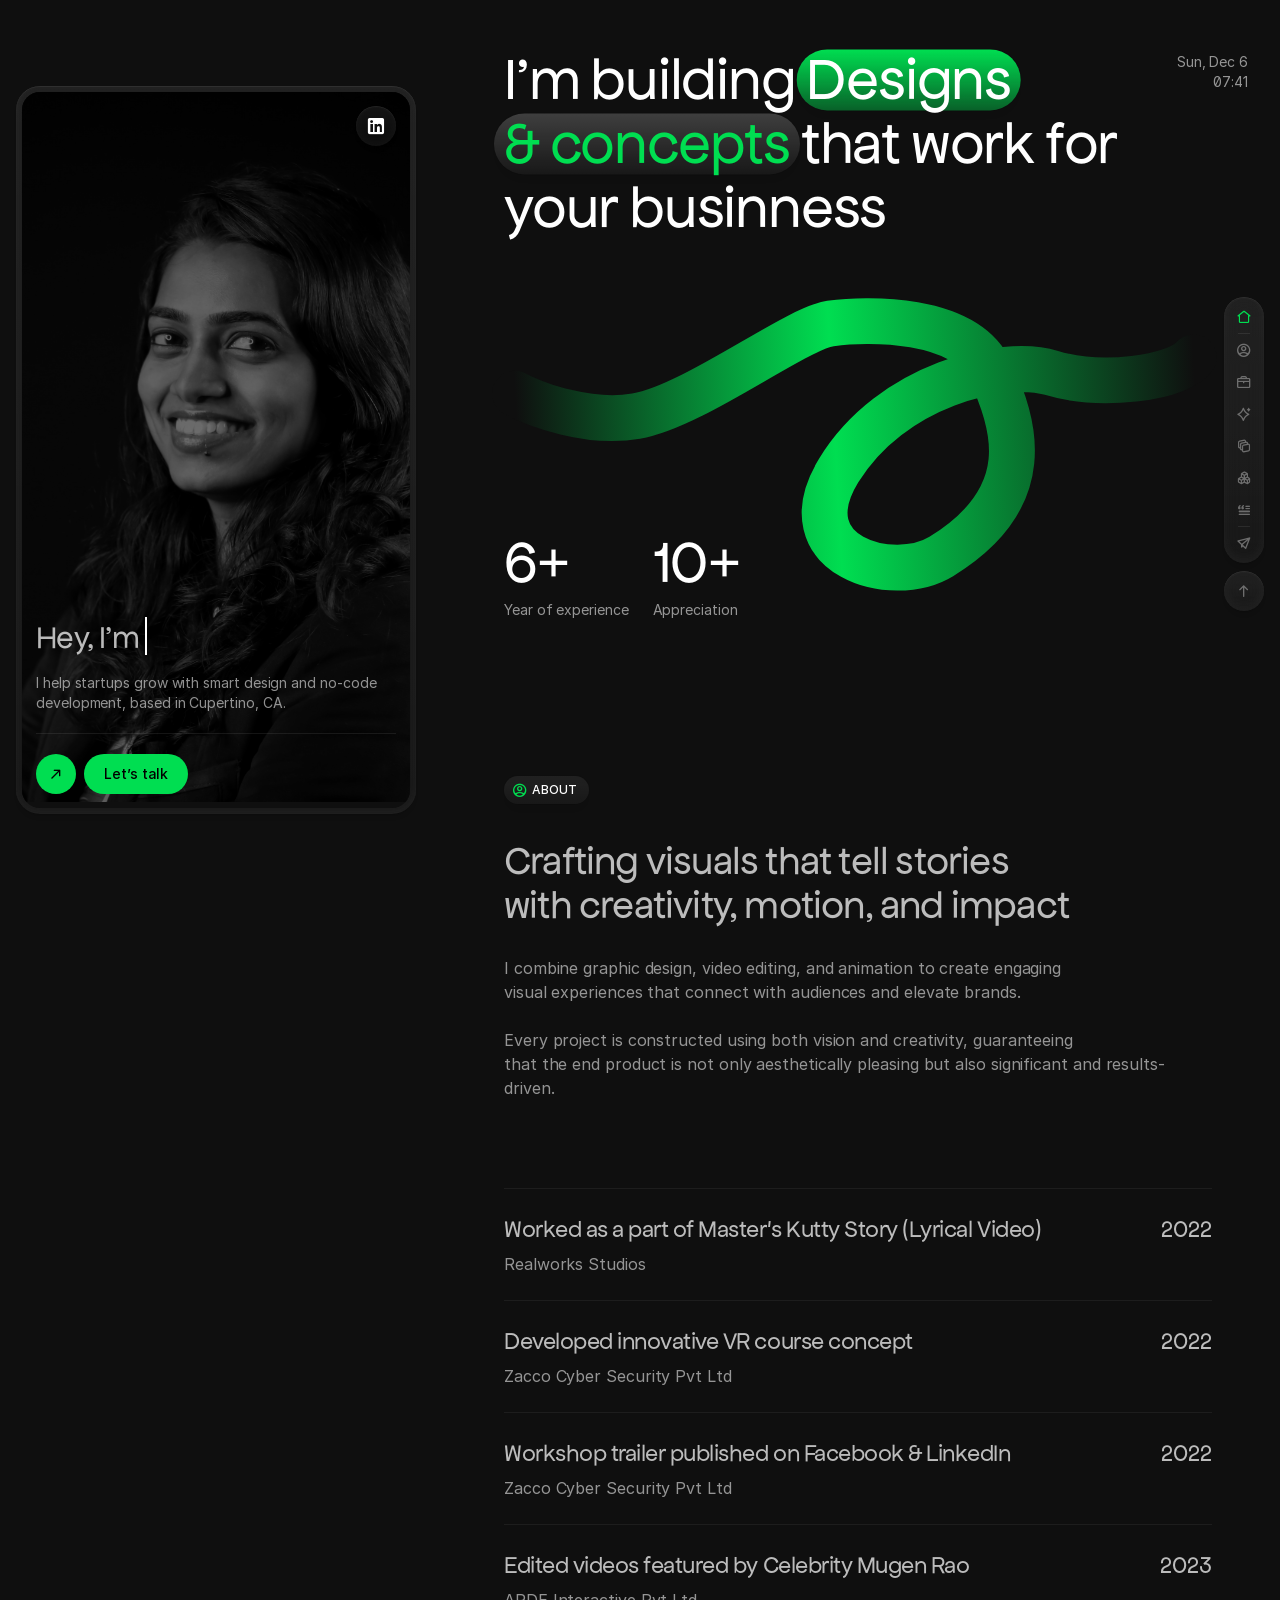
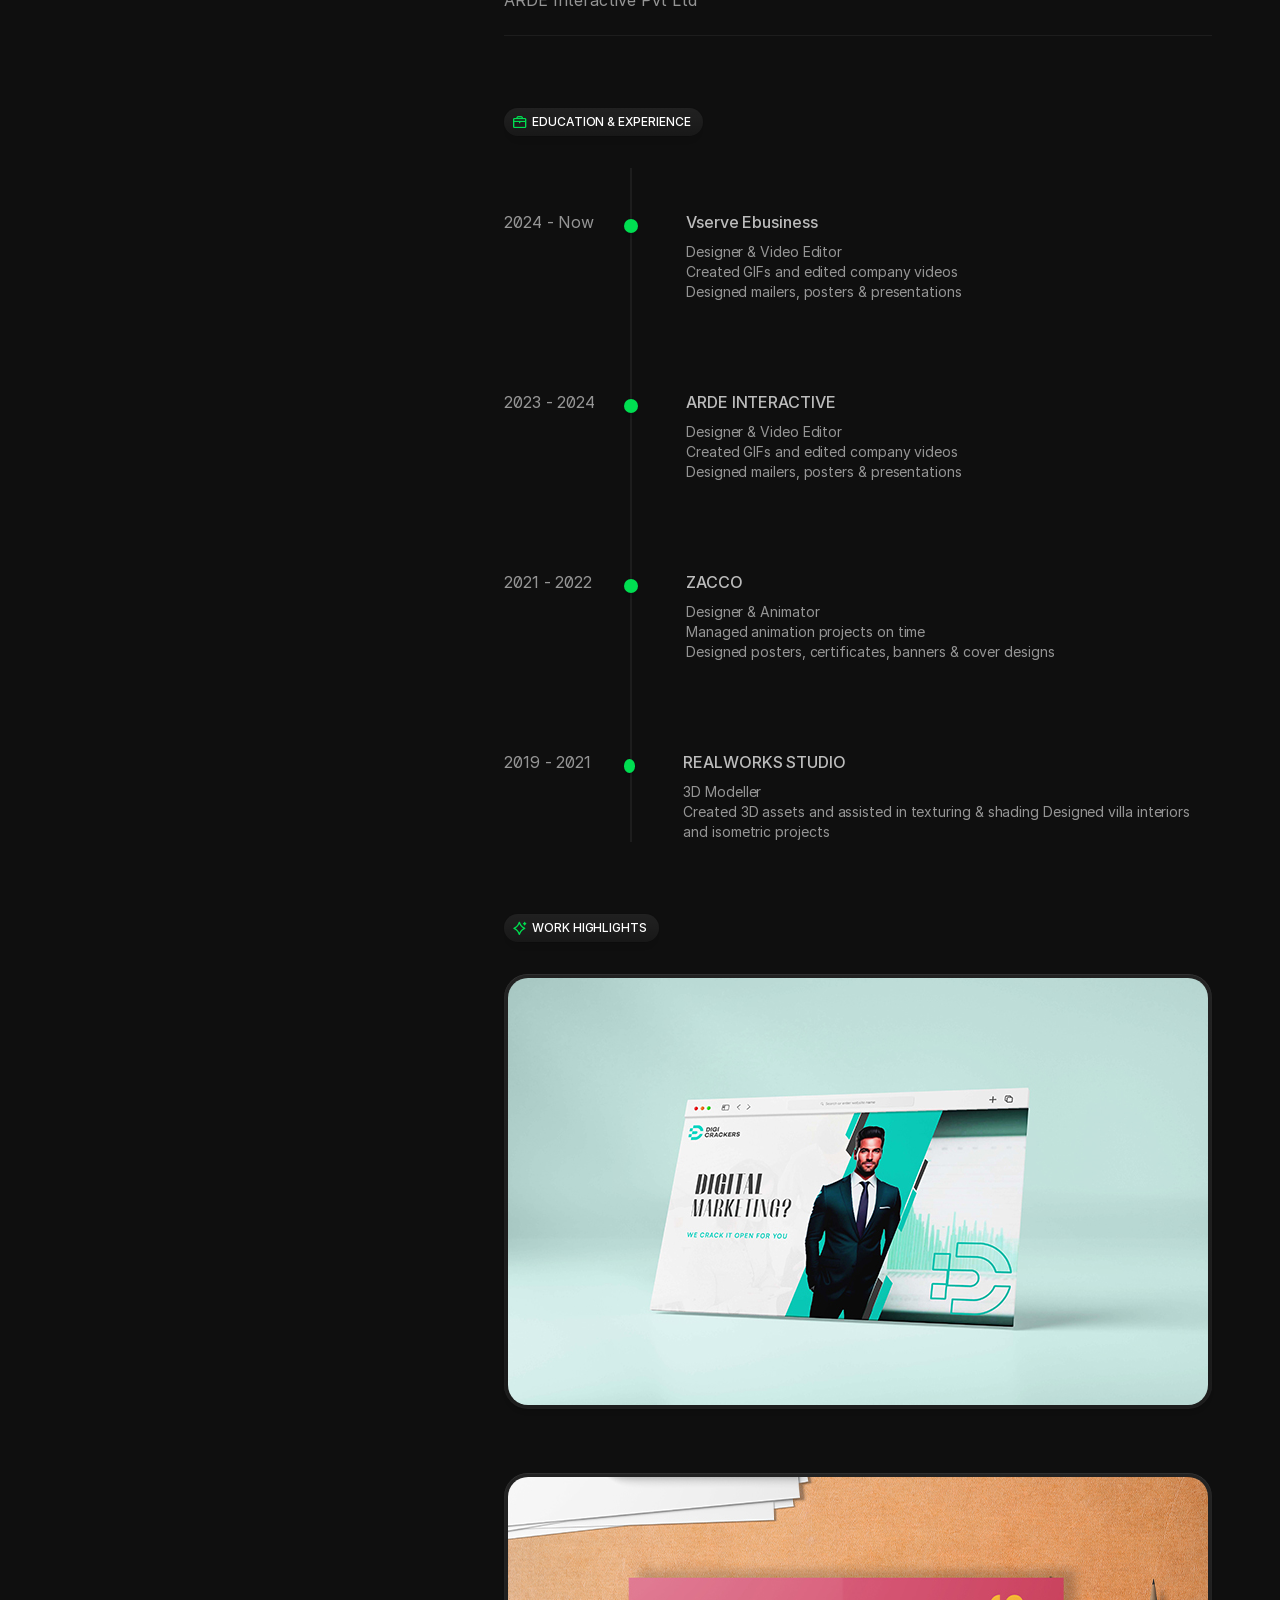
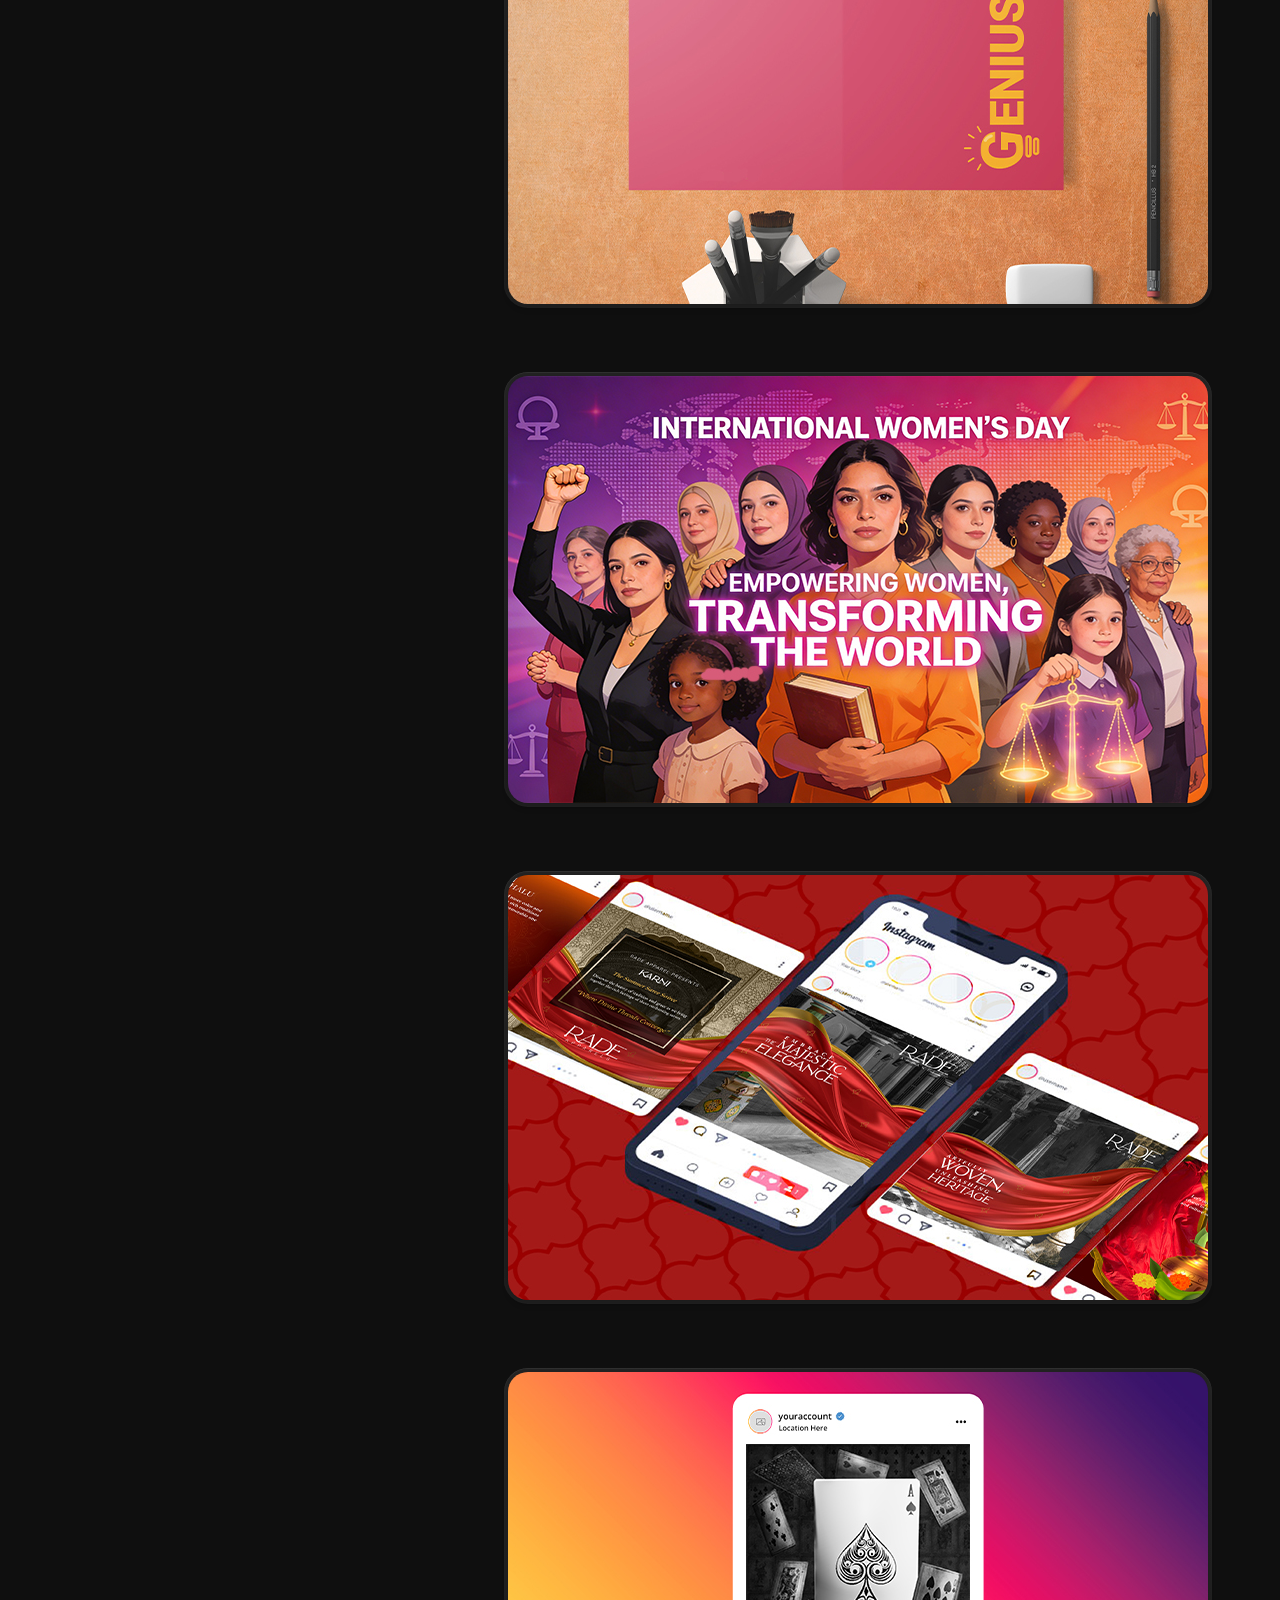
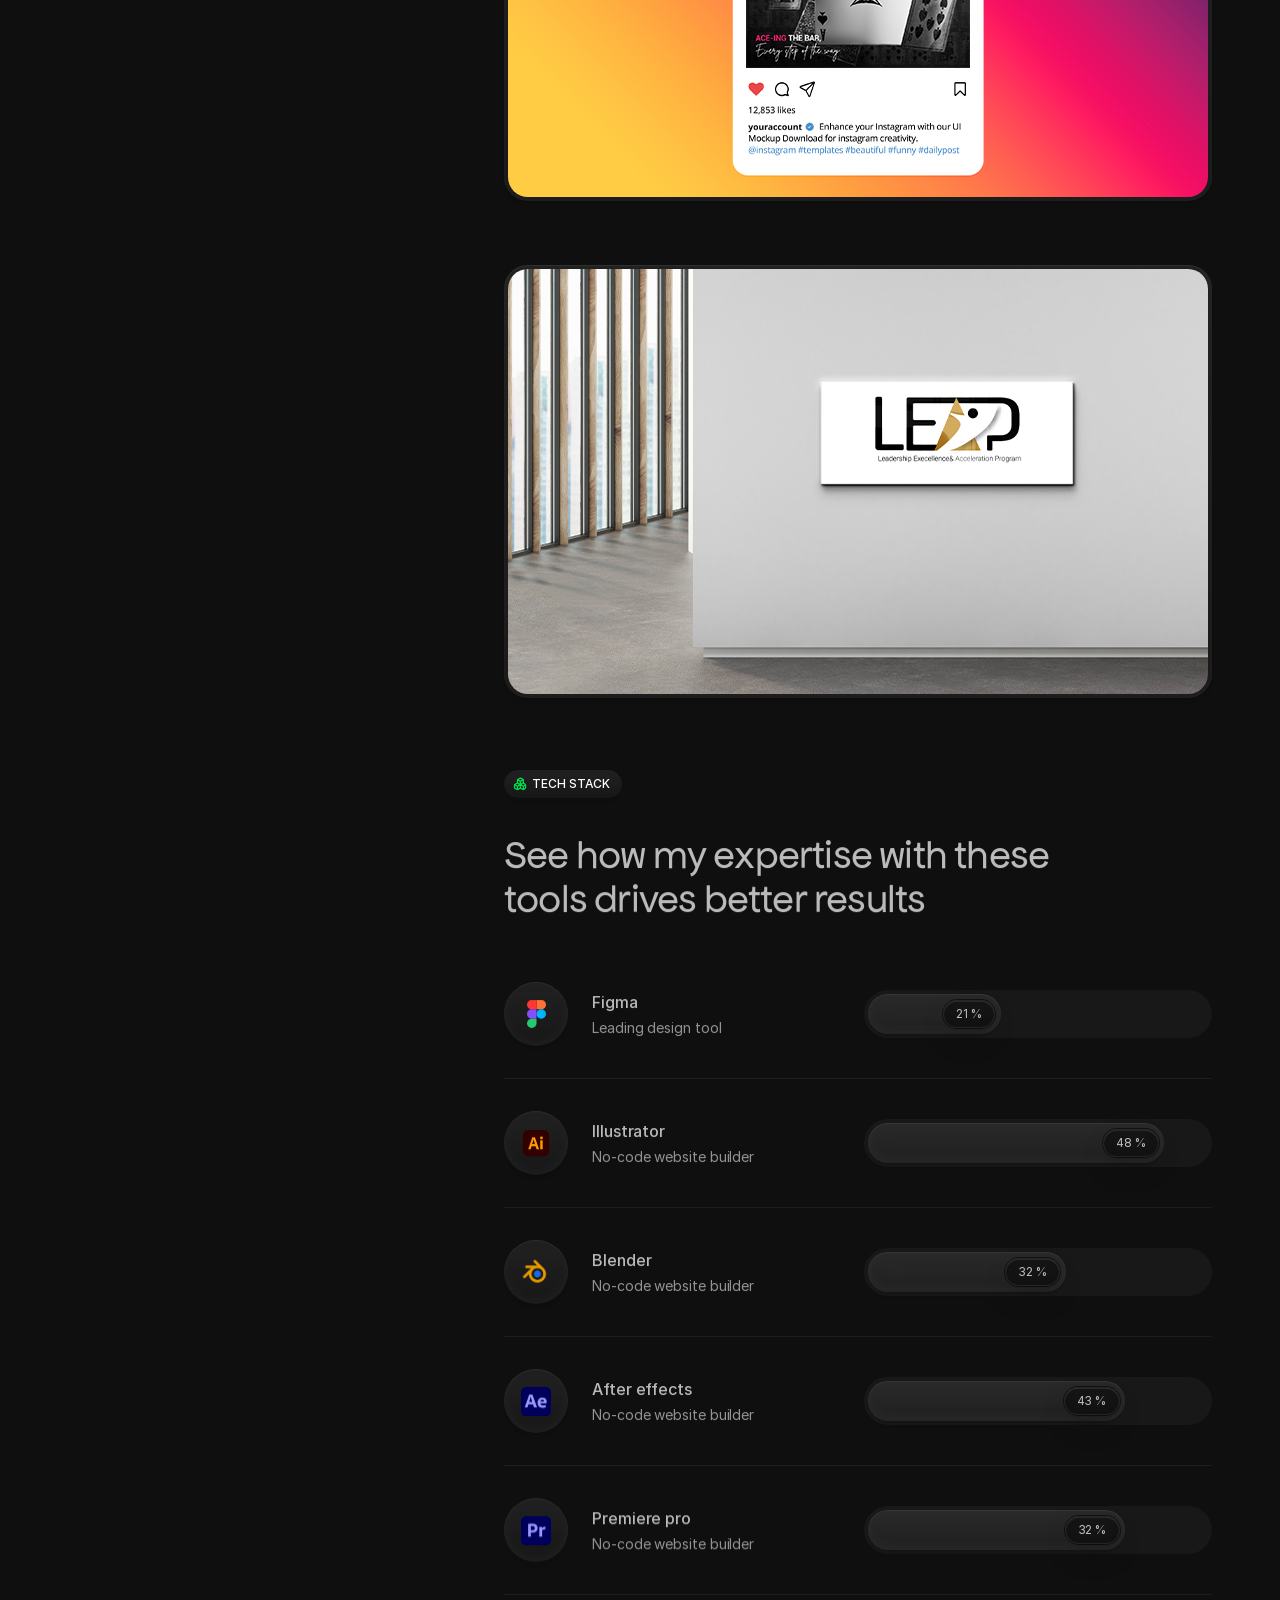
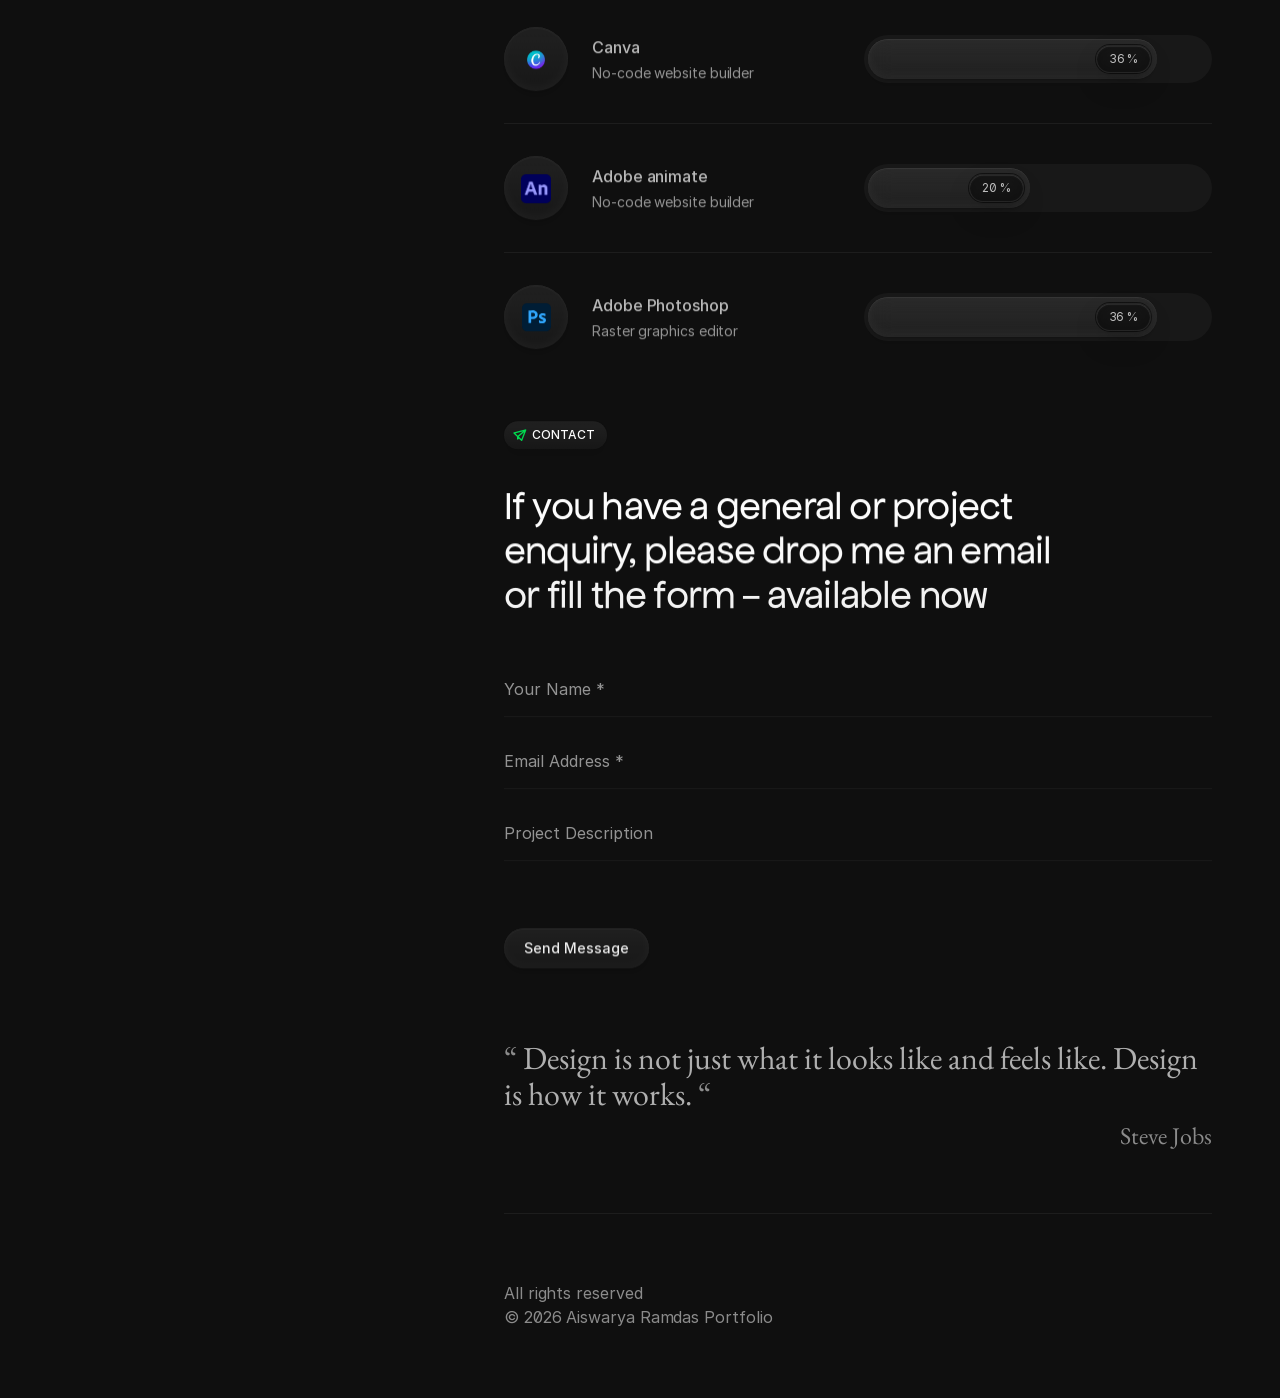
==== index.html @ c8d45e02 "updated index file and fixes" ====
<!DOCTYPE html>


<html xmlns="http://www.w3.org/1999/xhtml" xml:lang="en-US" lang="en-US">




<meta http-equiv="content-type" content="text/html;charset=utf-8" />
    <meta charset="utf-8">
    <title>Aiswarya</title>
    <meta name="author" content="themesflat.com">
    <meta name="viewport" content="width=device-width, initial-scale=1, maximum-scale=1">
    <meta name="description"
        content="Davies - Personal Portfolio is a sleek and modern HTML template designed for developers, designers, freelancers, and professionals who want to showcase their work online. Fully responsive, SEO-friendly, and easy to customize, it helps you create a strong personal brand and impress potential clients or employers.">

    <!-- font -->
    <link rel="stylesheet" href="assets/fonts/fonts.css">
    <link rel="stylesheet" href="assets/fonts/inter/inter.css">
    <link rel="stylesheet" href="assets/icon/icomoon/style.css">
    <!-- css -->
    <link rel="stylesheet" href="assets/css/bootstrap.min.css">
    <link rel="stylesheet" href="assets/css/swiper-bundle.min.css">
    <link rel="stylesheet" href="assets/css/animate.css">


    <link rel="stylesheet" type="text/css" href="assets/css/styles.css">

    <!-- Favicon and Touch Icons  -->
    <link rel="shortcut icon" href="assets/images/logo/favicon.svg">
    <link rel="apple-touch-icon-precomposed" href="assets/images/logo/favicon.svg">
    <style>
        .image{
    position: relative;
    display: inline-block;
}

.image img{
    width: 100%;
    display: block;
}

.image::after{
    content: "";
    position: absolute;
    top: 0;
    left: 0;
    width: 100%;
    height: 100%;
    background: rgba(0,0,0,0.5); /* dark layer */
    pointer-events: none;
}
    </style>
</head>

<body data-default-mode="dark" class="counter-scroll">
    <!-- <canvas class="cursor-trail d-none d-xl-block" id="trail"></canvas> -->

    <!-- Preload -->
    <div class="preload preload-container bg-dark" id="preload">
        <div class="preload-logo">
            <div class="spinner"></div>
        </div>
    </div>
    <!-- /Preload -->

    <!-- Body Background -->
    <div class="body-background">
        <div class="bg-item">
            <img loading="lazy" width="1440" height="900" src="assets/images/item/cloud-bg.png" alt="Image">
        </div>
        <div class="bg-video video-dark">
            <video class="video" muted="" autoplay="" loop="" playsinline="">
                <source src="assets/images/overlay-2.mp4" type="video/mp4">
            </video>
            <div class="overlay-1"></div>
        </div>
    </div>
    <!-- /Body Background -->
    <!-- Btn Open Color -->
    <div class="tf-left-bar" style="display: none;">
        <a class="btn-setting-color tf-btn-icon style-2" data-bs-toggle="offcanvas" href="#settingColorMenu"><i class="icon-gear"></i></a>
    </div>
    <!-- /Btn Open Color -->
    <!-- Setting Color -->
    <div class="offcanvas offcanvas-end offcanvas-color" id="settingColorMenu">
        <div class="offcanvas-content">
            <div class="canvas-header">
                <h5 class="letter-space--2">Configuration</h5>
                <span class="icon-close-popup" data-bs-dismiss="offcanvas">
                    <i class="icon-close"></i>
                </span>
            </div>
            <div class="canvas-body">
                <h6 class="title">Color</h6>
                <div class="settings-color list-choose">
                    <button type="button" class="btn-color theme-light choose-item">
                        <span class="color type-body-v1"></span>
                        <span class="text">
                            Silver Dawn
                        </span>
                    </button>
                    <button type="button" class="btn-color theme-light choose-item">
                        <span class="color type-body-v2"></span>
                        <span class="text">
                            Lavender Stone
                        </span>
                    </button>
                    <button type="button" class="btn-color theme-light choose-item">
                        <span class="color type-body-v3"></span>
                        <span class="text">
                            Ocean Brezee
                        </span>
                    </button>
                    <button type="button" class="btn-color theme-dark choose-item">
                        <span class="color type-dark-v1"></span>
                        <span class="text">
                            Midnight Fade
                        </span>
                    </button>
                    <button type="button" class="btn-color theme-dark choose-item">
                        <span class="color type-dark-v2"></span>
                        <span class="text">
                            Charcoal Mist
                        </span>
                    </button>
                    <button type="button" class="btn-color theme-dark choose-item">
                        <span class="color type-dark-v3"></span>
                        <span class="text">
                            Forest Shadow
                        </span>
                    </button>
                </div>
            </div>
        </div>
    </div>
    <!-- /Setting Color -->

    <!-- Menu Mobile -->
    <div class="action-open-mobile d-lg-none">
        <div class="tf-btn-icon style-2">
            <div class="btn-mobile-menu">
                <span></span>
            </div>
        </div>
        <div class="nav-mobile-list">
            <ul class="nav-mobile-item">
                <li class="nav-item">
                    <a href="#home" class="item-link scroll-link">
                        <i class="icon icon-home"></i>
                        <p class="tool-tip text-caption">Home</p>
                    </a>
                </li>
                <li class="br-line"></li>
                <li class="nav-item">
                    <a href="#about" class="item-link scroll-link">
                        <i class="icon icon-user-circle"></i>
                        <p class="tool-tip text-caption">About</p>
                    </a>
                </li>
                <li class="nav-item">
                    <a href="#education" class="item-link scroll-link">
                        <i class="icon icon-edu"></i>
                        <p class="tool-tip text-caption">Education & Experience</p>
                    </a>
                </li>
                <li class="nav-item">
                    <a href="#work" class="item-link scroll-link">
                        <i class="icon icon-high-light"></i>
                        <p class="tool-tip text-caption">Work</p>
                    </a>
                </li>
            
                <li class="nav-item">
                    <a href="#tech" class="item-link scroll-link">
                        <i class="icon icon-tech-stack"></i>
                        <p class="tool-tip text-caption">Tech</p>
                    </a>
                </li>
           
                <li class="br-line"></li>
                <li class="nav-item">
                    <a href="#contact" class="item-link scroll-link">
                        <i class="icon icon-send"></i>
                        <p class="tool-tip text-caption">Contact</p>
                    </a>
                </li>
            </ul>
        </div>
    </div>
    <!-- /Menu Mobile -->

    <!-- Tool Sidebar -->
    <div class="sidebar-tools pst-v1">
        <div class="nav-top">
            <div class="tf-btn-icon toggle-switch-mode" style="display: none;">
                <i class="icon icon-light"></i>
            </div>
        </div>
        <ul class="nav-list">
            <li class="nav-item">
                <a href="#home" class="item-link scroll-link">
                    <i class="icon icon-home"></i>
                    <p class="tool-tip text-caption">Home</p>
                </a>
            </li>
            <li class="br-line"></li>
            <li class="nav-item">
                <a href="#about" class="item-link scroll-link">
                    <i class="icon icon-user-circle"></i>
                    <p class="tool-tip text-caption">About</p>
                </a>
            </li>
            <li class="nav-item">
                <a href="#education" class="item-link scroll-link">
                    <i class="icon icon-edu"></i>
                    <p class="tool-tip text-caption">Education</p>
                </a>
            </li>
            <li class="nav-item">
                <a href="#work" class="item-link scroll-link">
                    <i class="icon icon-high-light"></i>
                    <p class="tool-tip text-caption">Work</p>
                </a>
            </li>
            <li class="nav-item">
                <a href="#service" class="item-link scroll-link">
                    <i class="icon icon-service"></i>
                    <p class="tool-tip text-caption">Services</p>
                </a>
            </li>
            <li class="nav-item">
                <a href="#tech" class="item-link scroll-link">
                    <i class="icon icon-tech-stack"></i>
                    <p class="tool-tip text-caption">Tech</p>
                </a>
            </li>
            <li class="nav-item">
                <a href="#testimonial" class="item-link scroll-link">
                    <i class="icon icon-tes"></i>
                    <p class="tool-tip text-caption">Testimonials</p>
                </a>
            </li>
            <li class="br-line"></li>
            <li class="nav-item">
                <a href="#contact" class="item-link scroll-link">
                    <i class="icon icon-send"></i>
                    <p class="tool-tip text-caption">Contact</p>
                </a>
            </li>
        </ul>
        <div class="nav-bottom">
            <a href="#" class="tf-btn-icon go-top">
                <i class="icon icon-arrow-top"></i>
            </a>
        </div>
    </div>
    <!-- /Tool Sidebar -->

    <div class="overlay-pop"></div>
    <main id="wrapper">

        <!-- Time Local -->
        <div class="tf-header-wrap">
            <a href="index.html" class="logo-site d-lg-none">
                <img class="image-switch" data-light="assets/images/logo/logo.svg" data-dark="assets/images/logo/logo-2.svg" loading="lazy" width="40"
                    height="40" src="assets/images/logo/logo.svg" alt="Image">
            </a>
            <div class="left">
                <div class="time-local text-body-3">
                    <p class="date"></p>
                    <p class="clock"></p>
                </div>

            </div>
        </div>
        <!-- /Time Local -->

        <!-- User Sidebar -->
        <div class="sidebar-user">
            <div class="wrap">
                <div class="user-image">
                    <div class="image">
                        <img loading="lazy" width="468" height="856" src="assets/images/avatar/aishu.jpg" alt="Image">
                    </div>
                    <div class="meta-left d-none d-sm-block">
                        <div class="bg-item-svg">
                           
                        </div>
                      
                    </div>
                </div>
               
                <ul class="tf-social-icon-2 user-social d-grid">
          
                    <li><a href="#"><i class="icon icon-linkin"></i></a></li>
                
                </ul>
                <div class="user-info">
                    <p class="avaiable-dot text-body-3 fw-medium d-sm-none">
                        <span class="dot"></span>
                        <span>Available for Work</span>
                    </p>
                    <h5 class="greeting letter-space--2 text-white animationtext clip">
                        Hey, I’m
                        <span class="cd-words-wrapper">
                            <span class="item-text is-visible">Aiswarya</span>
                            <span class="item-text is-hidden">Graphic Designer</span>
                            <span class="item-text is-hidden">Animator</span>
                             <span class="item-text is-hidden">Video Editor</span>
                            <span class="item-text is-hidden">3D Modeler</span>
                             <span class="item-text is-hidden">Web Designer</span>
                             <span class="item-text is-hidden">Modeling Artist</span>
                        </span>
                    </h5>
                    <p class="introduce text-white-56 letter-space--05 text-body-3">
                        I help startups grow with smart design and
                        no-code development, based in Cupertino, CA.
                    </p>
                    <div class="br-line"></div>
                    <div class="action-group">
                        <a href="#contactform" class="tf-btn-action">
                            <span class="ic-wrap">
                                <i class="icon icon-arrow-right-top"></i>
                            </span>
                            <span class="text text-body-3 letter-space--05 fw-medium">
                                Let’s talk
                            </span>
                            <span class="ic-wrap">
                                <i class="icon icon-arrow-right-top"></i>
                            </span>
                        </a>
                        <a href="#" class="action-down" style="display: none;">
                            <i class="icon icon-download"></i>
                            <span class="text-body-3">
                                Download CV
                            </span>
                        </a>
                    </div>
                </div>
            </div>
        </div>
        <!-- /User Sidebar -->

        <div class="main-content">
            <div class="container">
                <div class="row">
                    <div class="col-lg-7 col-xl-8 ms-auto">
                        <div class="wrap-container">
                            <!-- Intro -->
                            <div id="home" class="section-intro flat-spacing">
                                <div class="intro-author effectFade fadeUp no-div">
                                 
                                   
                                </div>
                                <h1 class="intro-title letter-space--2 split-text effect-blur-fade">
                                    I’m building
                                    <span class="">Designs</span><br>
                                    <span class="type-2">& concepts</span>
                                    that work for your businness
                                </h1>
                                <div class="intro-item">
                                    <div class="scribble-wrap">
                                        <svg class="scribble" viewBox="0 0 772 320" fill="none" xmlns="http://www.w3.org/2000/svg">
                                            <defs>
                                                <linearGradient id="paint0_linear_268_462" x1="12" y1="107" x2="752" y2="66"
                                                    gradientUnits="userSpaceOnUse">
                                                    <stop offset="0" stop-color="#F5F5F5" />
                                                    <stop class="bred" offset="0.466346" stop-color="#00DE51" />
                                                    <stop offset="1" stop-color="#F5F5F5" />
                                                </linearGradient>
                                            </defs>

                                            <path id="scribblePath"
                                                d="M12 104.315C34.6667 116.269 92.8 137.913 144 128.853C208 117.528 317 33.5324 356 27.8698C395 22.2072 502 20 530 79.1463C557.711 137.682 582 217 477 281.743C423.902 314.483 308 281.433 365 188C422 94.5672 544 65.6205 597 81.6645C650 97.7085 732 88.2708 752 64.6767"
                                                stroke="url(#paint0_linear_268_462)" stroke-width="50" stroke-linecap="round"
                                                stroke-linejoin="round" />
                                        </svg>
                                    </div>
                              
                                </div>
                                <div class="box-counter effectFade fadeUp no-div">
                                    <div class="wg-counter">
                                        <p class="counter h1 d-flex font-2 letter-space--2">
                                            <span class="number" data-speed="1000" data-to="6">0</span>
                                            +
                                        </p>
                                        <p class="text text-black-56 text-body-3">
                                            Year of experience
                                        </p>
                                    </div>
                                    <div class="wg-counter">
                                        <p class="counter h1 d-flex font-2 letter-space--2">
                                            <span class="number" data-speed="1000" data-to="10">0</span>
                                            +
                                        </p>
                                        <p class="text text-black-56 text-body-3">
                                            Appreciation
                                        </p>
                                    </div>
                                </div>


                             
                            </div>
                            <!-- /Intro -->

                            <!-- About -->
                            <div id="about" class="section-about flat-spacing">
                                <div class="sect-tag text-caption fw-medium effectFade fadeUp no-div">
                                    <i class="icon icon-user-circle"></i>
                                    About
                                </div>
                                <h4 class="s-title letter-space--2 text-black-72 split-text effect-blur-fade">
                                    Crafting visuals that tell stories <br class="d-none d-lg-block">
                                    with creativity, motion, and impact <br class="d-none d-lg-block">
                                    
                                </h4>
                                <p class="s-desc text-black-56 scrolling-effect effectTop">
                                    I combine graphic design, video editing, and animation to create engaging<br class="d-none d-lg-block">
                                    visual experiences that connect with audiences and elevate brands. <br>
                                    <br>
                                    Every project is constructed using both vision and creativity, guaranteeing <br class="d-none d-lg-block">
                                   that the end product is not only aesthetically pleasing but also significant and results-driven.
                                </p>
                                <ul class="award-list">
                                    <li class="award-item hover-cursor-img">
                                        <div class="left">
                                            <h6 class="award_name letter-space--2 text-black-72">Worked as a part of Master's Kutty Story (Lyrical Video)</h6>
                                            <p class="award_desc text-black-56">Realworks Studios</p>
                                        </div>
                                        <h6 class="award_year text-black-72">
                                            2022
                                        </h6>
                                        <div class="award_img hover-image">
                                            <img loading="lazy" width="158" height="224" src="assets/images/section/award-1.jpg" alt="Image">
                                        </div>
                                    </li>
                                      <li class="award-item hover-cursor-img">
                                        <div class="left">
                                            <h6 class="award_name letter-space--2 text-black-72">Developed innovative VR course concept
                                            </h6>
                                            <p class="award_desc text-black-56">Zacco Cyber Security Pvt Ltd</p>
                                        </div>
                                        <h6 class="award_year text-black-72">
                                            2022
                                        </h6>
                                        <div class="award_img hover-image">
                                            <img loading="lazy" width="158" height="224" src="assets/images/section/award-3.jpg" alt="Image">
                                        </div>
                                    </li>
                                     <li class="award-item hover-cursor-img">
                                        <div class="left">
                                            <h6 class="award_name letter-space--2 text-black-72">Workshop trailer published on Facebook & LinkedIn</h6>
                                            <p class="award_desc text-black-56">Zacco Cyber Security Pvt Ltd</p>
                                        </div>
                                        <h6 class="award_year text-black-72">
                                            2022
                                        </h6>
                                        <div class="award_img hover-image">
                                            <img loading="lazy" width="158" height="224" src="assets/images/section/award-4.jpg" alt="Image">
                                        </div>
                                    </li>
                                    <li class="award-item hover-cursor-img">
                                        <div class="left">
                                            <h6 class="award_name letter-space--2 text-black-72">Edited videos featured by Celebrity Mugen Rao</h6>
                                            <p class="award_desc text-black-56">ARDE Interactive Pvt Ltd</p>
                                        </div>
                                        <h6 class="award_year text-black-72">
                                            2023
                                        </h6>
                                        <div class="award_img hover-image">
                                            <img loading="lazy" width="158" height="224" src="assets/images/section/award-2.jpg" alt="Image">
                                        </div>
                                    </li>
                                  
                                  
                                </ul>
                            </div>
                            <!-- /About -->

                            <!-- Education & Experience -->
                            <div id="education" class="section-education-experience flat-spacing">
                                <div class="sect-tag text-caption fw-medium effectFade fadeUp no-div">
                                    <i class="icon icon-edu"></i>
                                    Education & Experience
                                </div>
                                <div class="timeline scroll-down">
                                    <div class="timeline-line">
                                        <div class="prg-line"></div>
                                    </div>
                                    <!-- Item 1 -->
                               
                                    <!-- Item 2 -->
                     
                                    <!-- Item 3 -->
                                    <div class="timeline-item effectFade fadeUp no-div">
                                        <p class="timeline-date text-black-56">2024 - Now</p>
                                        <div class="timeline-dot"></div>
                                        <div class="timeline-content">
                                            
                                            <p class="timeline-role fw-medium text-black-72">Vserve Ebusiness</p>
                                            <p class="timeline-desc text-body-3 text-black-56">
                                                Designer & Video Editor<br>
Created GIFs and edited company videos<br>
Designed mailers, posters & presentations
                                            </p>
                                        </div>
                                    </div>

                                              <div class="timeline-item effectFade fadeUp no-div">
                                        <p class="timeline-date text-black-56">2023 - 2024</p>
                                        <div class="timeline-dot"></div>
                                        <div class="timeline-content">
                                           
                                            <p class="timeline-role fw-medium text-black-72">ARDE INTERACTIVE</p>
                                            <p class="timeline-desc text-body-3 text-black-56">
                                                Designer & Video Editor<br>
Created GIFs and edited company videos<br>
Designed mailers, posters & presentations
                                            </p>
                                        </div>
                                    </div>



               <div class="timeline-item effectFade fadeUp no-div">
                                        <p class="timeline-date text-black-56">2021 - 2022</p>
                                        <div class="timeline-dot"></div>
                                        <div class="timeline-content">
                                         
                                            <p class="timeline-role fw-medium text-black-72">ZACCO</p>
                                            <p class="timeline-desc text-body-3 text-black-56">
                                               Designer & Animator <br>
Managed animation projects on time<br>
Designed posters, certificates, banners & cover designs
                                            </p>
                                        </div>
                                    </div>


                                         <div class="timeline-item effectFade fadeUp no-div">
                                        <p class="timeline-date text-black-56">2019 - 2021</p>
                                        <div class="timeline-dot"></div>
                                        <div class="timeline-content">
                                           
                                            <p class="timeline-role fw-medium text-black-72">REALWORKS STUDIO</p>
                                            <p class="timeline-desc text-body-3 text-black-56">
                                                3D Modeller<br>
Created 3D assets and assisted in texturing & shading
Designed villa interiors and isometric projects
                                            </p>
                                        </div>
                                    </div>


                                </div>
                            </div>
                            <!-- /Education & Experience -->

                            <!-- Work Highlight -->
                            <div id="work" class="section-work flat-spacing">
                                <div class="sect-tag text-caption fw-medium">
                                    <i class="icon icon-high-light"></i>
                                    Work Highlights
                                </div>
                                <div class="work-list element-sticky">
                                    <div class="sticky-item">
                                        <div class="wg-work">
                                            <div class="work-image">
                                                <img loading="lazy" width="700" height="427" src="assets/images/section/des.jpg.jpeg" alt="Image">
                                            </div>
                                            <div class="wrap">
                                                <div class="work-content">
                                                    <div class="w-image">
                                                        <img loading="lazy" width="468" height="856" src="assets/images/section/des.jpg.jpeg"
                                                            alt="Image">
                                                    </div>
                                                    <div class="content">
                                                        <div class="content-top">
                                                         
                                                            <h4 class="w-title letter-space--2 text-white-72">
                                                                Digi Crackers
                                                            </h4>
                                                            <p class="w-desc text-white-56 text-body-3">
                                                               Modern website banner design created for a digital marketing brand, focusing on a clean layout, bold typography, and a professional corporate look.

                                                            </p>
                                                            <div class="w-highlight">
                                                                <div class="box-high">
                                                                    <p class="text-body-3 text-white-56">
                                                                        Year
                                                                    </p>
                                                                    <p class="text-body-1 text-white-72">
                                                                        2021
                                                                    </p>
                                                                </div>
                                                                <div class="box-high">
                                                                    <p class="text-body-3 text-white-56">
                                                                        Role
                                                                    </p>
                                                                    <p class="text-body-1 text-white-72">
                                                                        Senior Graphic Designer
                                                                    </p>
                                                                </div>
                                                            </div>
                                                        
                                                        </div>
                                                        <div class="content-bottom">
                                                            <div class="br-line"></div>
                                                            <div class="group-action">
                                                                <a href="#contactform" class="tf-btn-action style-white">
                                                                    <span class="ic-wrap">
                                                                        <i class="icon icon-arrow-right-top"></i>
                                                                    </span>
                                                                    <span class="text text-body-3 letter-space--05 fw-medium">
                                                                        Let’s talk
                                                                    </span>
                                                                    <span class="ic-wrap">
                                                                        <i class="icon icon-arrow-right-top"></i>
                                                                    </span>
                                                                </a>
                                                                <p class="text-white-40">
                                                                    <span class="text-white-72">01</span> / 06
                                                                </p>
                                                            </div>
                                                        </div>
                                                    </div>
                                                </div>
                                            </div>
                                        </div>
                                    </div>
                                    <div class="sticky-item">
                                        <div class="wg-work">
                                            <div class="work-image">
                                                <img loading="lazy" width="700" height="427" src="assets/images/section/des-2.jpg.jpeg" alt="Image">
                                            </div>
                                            <div class="wrap">
                                                <div class="work-content">
                                                    <div class="w-image">
                                                        <img loading="lazy" width="468" height="856" src="assets/images/section/des-2.jpg.jpeg"
                                                            alt="Image">
                                                    </div>
                                                    <div class="content">
                                                        <div class="content-top">
                                                         
                                                            <h4 class="w-title letter-space--2 text-white-72">
                                                                Genius
                                                            </h4>
                                                            <p class="w-desc text-white-56 text-body-3">
                                                                Creative brochure cover design with a bold gradient background and modern typography, crafted to give a vibrant and energetic brand identity.

                                                            </p>
                                                            <div class="w-highlight">
                                                                <div class="box-high">
                                                                    <p class="text-body-3 text-white-56">
                                                                        Year
                                                                    </p>
                                                                    <p class="text-body-1 text-white-72">
                                                                        2022
                                                                    </p>
                                                                </div>
                                                                <div class="box-high">
                                                                    <p class="text-body-3 text-white-56">
                                                                        Role
                                                                    </p>
                                                                    <p class="text-body-1 text-white-72">
                                                                       Senior Graphic Designer
                                                                    </p>
                                                                </div>
                                                            </div>
                                                           
                                                        </div>
                                                        <div class="content-bottom">
                                                            <div class="br-line"></div>
                                                            <div class="group-action">
                                                                <a href="#contactform" class="tf-btn-action style-white">
                                                                    <span class="ic-wrap">
                                                                        <i class="icon icon-arrow-right-top"></i>
                                                                    </span>
                                                                    <span class="text text-body-3 letter-space--05 fw-medium">
                                                                        Let’s talk
                                                                    </span>
                                                                    <span class="ic-wrap">
                                                                        <i class="icon icon-arrow-right-top"></i>
                                                                    </span>
                                                                </a>
                                                                <p class="text-white-40">
                                                                    <span class="text-white-72">02</span> / 06
                                                                </p>
                                                            </div>
                                                        </div>
                                                    </div>
                                                </div>
                                            </div>
                                        </div>
                                    </div>
                                    <div class="sticky-item">
                                        <div class="wg-work">
                                            <div class="work-image">
                                                <img loading="lazy" width="700" height="427" src="assets/images/section/des-3.jpg.jpeg" alt="Image">
                                            </div>
                                            <div class="wrap">
                                                <div class="work-content">
                                                    <div class="w-image">
                                                        <img loading="lazy" width="468" height="856" src="assets/images/section/des-3.jpg.jpeg"
                                                            alt="Image">
                                                    </div>
                                                    <div class="content">
                                                        <div class="content-top">
                                                          
                                                            <h4 class="w-title letter-space--2 text-white-72">
                                                                Women's Day
                                                            </h4>
                                                            <p class="w-desc text-white-56 text-body-3">
                                                                The composition highlights unity and confidence, using bold typography and dynamic visuals to convey the message of women transforming the world.

                                                            </p>
                                                            <div class="w-highlight">
                                                                <div class="box-high">
                                                                    <p class="text-body-3 text-white-56">
                                                                        Year
                                                                    </p>
                                                                    <p class="text-body-1 text-white-72">
                                                                        2023
                                                                    </p>
                                                                </div>
                                                                <div class="box-high">
                                                                    <p class="text-body-3 text-white-56">
                                                                        Role
                                                                    </p>
                                                                    <p class="text-body-1 text-white-72">
                                                                        Senior Graphic Designer
                                                                    </p>
                                                                </div>
                                                            </div>
                                                        
                                                        </div>
                                                        <div class="content-bottom">
                                                            <div class="br-line"></div>
                                                            <div class="group-action">
                                                                <a href="#contactform" class="tf-btn-action style-white">
                                                                    <span class="ic-wrap">
                                                                        <i class="icon icon-arrow-right-top"></i>
                                                                    </span>
                                                                    <span class="text text-body-3 letter-space--05 fw-medium">
                                                                        Let’s talk
                                                                    </span>
                                                                    <span class="ic-wrap">
                                                                        <i class="icon icon-arrow-right-top"></i>
                                                                    </span>
                                                                </a>
                                                                <p class="text-white-40">
                                                                    <span class="text-white-72">03</span> / 06
                                                                </p>
                                                            </div>
                                                        </div>
                                                    </div>
                                                </div>
                                            </div>
                                        </div>
                                    </div>


                                      <div class="sticky-item">
                                        <div class="wg-work">
                                            <div class="work-image">
                                                <img loading="lazy" width="700" height="427" src="assets/images/section/des-4.jpg.jpeg" alt="Image">
                                            </div>
                                            <div class="wrap">
                                                <div class="work-content">
                                                    <div class="w-image">
                                                        <img loading="lazy" width="468" height="856" src="assets/images/section/des-4.jpg.jpeg"
                                                            alt="Image">
                                                    </div>
                                                    <div class="content">
                                                        <div class="content-top">
                                                           
                                                            <h4 class="w-title letter-space--2 text-white-72">
                                                                Rade
                                                            </h4>
                                                            <p class="w-desc text-white-56 text-body-3">
                                                               A visually rich Instagram campaign showcasing RADE’s luxurious fabrics, blending heritage with modern elegance.
                                                            </p>
                                                            <div class="w-highlight">
                                                                <div class="box-high">
                                                                    <p class="text-body-3 text-white-56">
                                                                        Year
                                                                    </p>
                                                                    <p class="text-body-1 text-white-72">
                                                                        2023
                                                                    </p>
                                                                </div>
                                                                <div class="box-high">
                                                                    <p class="text-body-3 text-white-56">
                                                                        Role
                                                                    </p>
                                                                    <p class="text-body-1 text-white-72">
                                                                         Senior Graphic Designer
                                                                    </p>
                                                                </div>
                                                            </div>
                                                        
                                                        </div>
                                                        <div class="content-bottom">
                                                            <div class="br-line"></div>
                                                            <div class="group-action">
                                                                <a href="#contactform" class="tf-btn-action style-white">
                                                                    <span class="ic-wrap">
                                                                        <i class="icon icon-arrow-right-top"></i>
                                                                    </span>
                                                                    <span class="text text-body-3 letter-space--05 fw-medium">
                                                                        Let’s talk
                                                                    </span>
                                                                    <span class="ic-wrap">
                                                                        <i class="icon icon-arrow-right-top"></i>
                                                                    </span>
                                                                </a>
                                                                <p class="text-white-40">
                                                                    <span class="text-white-72">04</span> / 06
                                                                </p>
                                                            </div>
                                                        </div>
                                                    </div>
                                                </div>
                                            </div>
                                        </div>
                                    </div>
     <div class="sticky-item">
                                        <div class="wg-work">
                                            <div class="work-image">
                                                <img loading="lazy" width="700" height="427" src="assets/images/section/DES-5.jpg.jpeg" alt="Image">
                                            </div>
                                            <div class="wrap">
                                                <div class="work-content">
                                                    <div class="w-image">
                                                        <img loading="lazy" width="468" height="856" src="assets/images/section/DES-5.jpg.jpeg"
                                                            alt="Image">
                                                    </div>
                                                    <div class="content">
                                                        <div class="content-top">
                                                           
                                                            <h4 class="w-title letter-space--2 text-white-72">
                                                                Instagram
                                                            </h4>
                                                            <p class="w-desc text-white-56 text-body-3">
                                                               This design showcases a bold and modern Instagram UI mockup featuring a high-contrast, playing-card-themed creative.
                                                            </p>
                                                            <div class="w-highlight">
                                                                <div class="box-high">
                                                                    <p class="text-body-3 text-white-56">
                                                                        Year
                                                                    </p>
                                                                    <p class="text-body-1 text-white-72">
                                                                        2024
                                                                    </p>
                                                                </div>
                                                                <div class="box-high">
                                                                    <p class="text-body-3 text-white-56">
                                                                        Role
                                                                    </p>
                                                                    <p class="text-body-1 text-white-72">
                                                                         Senior Graphic Designer
                                                                    </p>
                                                                </div>
                                                            </div>
                                                        
                                                        </div>
                                                        <div class="content-bottom">
                                                            <div class="br-line"></div>
                                                            <div class="group-action">
                                                                <a href="#contactform" class="tf-btn-action style-white">
                                                                    <span class="ic-wrap">
                                                                        <i class="icon icon-arrow-right-top"></i>
                                                                    </span>
                                                                    <span class="text text-body-3 letter-space--05 fw-medium">
                                                                        Let’s talk
                                                                    </span>
                                                                    <span class="ic-wrap">
                                                                        <i class="icon icon-arrow-right-top"></i>
                                                                    </span>
                                                                </a>
                                                                <p class="text-white-40">
                                                                    <span class="text-white-72">05</span> / 06
                                                                </p>
                                                            </div>
                                                        </div>
                                                    </div>
                                                </div>
                                            </div>
                                        </div>
                                    </div>


                                      <div class="sticky-item">
                                        <div class="wg-work">
                                            <div class="work-image">
                                                <img loading="lazy" width="700" height="427" src="assets/images/section/des-6.jpg.jpeg" alt="Image">
                                            </div>
                                            <div class="wrap">
                                                <div class="work-content">
                                                    <div class="w-image">
                                                        <img loading="lazy" width="468" height="856" src="assets/images/section/des-6.jpg.jpeg"
                                                            alt="Image">
                                                    </div>
                                                    <div class="content">
                                                        <div class="content-top">
                                                           
                                                            <h4 class="w-title letter-space--2 text-white-72">
                                                                LEAP
                                                            </h4>
                                                            <p class="w-desc text-white-56 text-body-3">
                                                                A minimalist corporate branding mockup featuring a clean and modern logo for a leadership excellence program set against a professional office interior.
                                                            </p>
                                                            <div class="w-highlight">
                                                                <div class="box-high">
                                                                    <p class="text-body-3 text-white-56">
                                                                        Year
                                                                    </p>
                                                                    <p class="text-body-1 text-white-72">
                                                                        2025
                                                                    </p>
                                                                </div>
                                                                <div class="box-high">
                                                                    <p class="text-body-3 text-white-56">
                                                                        Role
                                                                    </p>
                                                                    <p class="text-body-1 text-white-72">
                                                                         Senior Graphic Designer
                                                                    </p>
                                                                </div>
                                                            </div>
                                                       
                                                        </div>
                                                        <div class="content-bottom">
                                                            <div class="br-line"></div>
                                                            <div class="group-action">
                                                                <a href="#contactform" class="tf-btn-action style-white">
                                                                    <span class="ic-wrap">
                                                                        <i class="icon icon-arrow-right-top"></i>
                                                                    </span>
                                                                    <span class="text text-body-3 letter-space--05 fw-medium">
                                                                        Let’s talk
                                                                    </span>
                                                                    <span class="ic-wrap">
                                                                        <i class="icon icon-arrow-right-top"></i>
                                                                    </span>
                                                                </a>
                                                                <p class="text-white-40">
                                                                    <span class="text-white-72">06</span> / 06
                                                                </p>
                                                            </div>
                                                        </div>
                                                    </div>
                                                </div>
                                            </div>
                                        </div>
                                    </div>
                                </div>
                            </div>
                            <!-- /Work Highlight -->

                 

                            <!-- Tech Stack -->
                            <div id="tech" class="section-tech-stack flat-spacing">
                                <div class="sect-tag text-caption fw-medium effectFade fadeUp no-div">
                                    <i class="icon icon-tech-stack"></i>
                                    Tech Stack
                                </div>
                                <h4 class="s-title letter-space--2 text-black-72 split-text effect-blur-fade">
                                    See how my expertise with these <br class="d-none d-sm-block">
                                    tools drives better results
                                </h4>
                                <ul class="tech-list">
                                    <li class="wg-tech">
                                        <div class="tech-infor effectFade fadeUp no-div">
                                            <div class="tech_image">
                                                <img loading="lazy" width="19" height="28" src="assets/images/section/tech-1.svg" alt="Image">
                                            </div>
                                            <div class="tech_info">
                                                <p class="info__name fw-medium text-black-72">Figma</p>
                                                <p class="info__duty text-black-56 text-body-3">Leading design tool</p>
                                            </div>
                                        </div>
                                        <div class="tech-progress">
                                            <div class="progress-line" data-progress="40">
                                                <p class="progress-num text-caption">
                                                    <span class="counter">
                                                        <span class="number" data-speed="1500" data-to="40">40</span>
                                                        %
                                                    </span>
                                                </p>
                                            </div>
                                        </div>
                                    </li>
                                    <li class="br-line"></li>
                                    <li class="wg-tech">
                                        <div class="tech-infor effectFade fadeUp no-div">
                                            <div class="tech_image">
                                                <img class="image-switch" data-dark="assets/images/section/adobe-illustrator_svg.svg" width="30" height="30"
                                                    src="assets/images/section/adobe-illustrator_svg.svg" alt="Image">
                                            </div>
                                            <div class="tech_info">
                                                <p class="info__name fw-medium text-black-72">Illustrator</p>
                                                <p class="info__duty text-black-56 text-body-3">No-code website builder
                                                </p>
                                            </div>
                                        </div>
                                        <div class="tech-progress">
                                            <div class="progress-line" data-progress="90">
                                                <p class="progress-num text-caption">
                                                    <span class="counter">
                                                        <span class="number" data-speed="1500" data-to="90">90</span>
                                                        %
                                                    </span>
                                                </p>
                                            </div>
                                        </div>
                                    </li>
                                         <li class="br-line"></li>
                                    <li class="wg-tech">
                                        <div class="tech-infor effectFade fadeUp no-div">
                                            <div class="tech_image">
                                                <img class="image-switch" data-dark="assets/images/section/blender_new.png" width="30" height="30"
                                                    src="assets/images/section/tech-2.svg" alt="Image">
                                            </div>
                                            <div class="tech_info">
                                                <p class="info__name fw-medium text-black-72">Blender</p>
                                                <p class="info__duty text-black-56 text-body-3">No-code website builder
                                                </p>
                                            </div>
                                        </div>
                                        <div class="tech-progress">
                                            <div class="progress-line" data-progress="60">
                                                <p class="progress-num text-caption">
                                                    <span class="counter">
                                                        <span class="number" data-speed="1500" data-to="60">60</span>
                                                        %
                                                    </span>
                                                </p>
                                            </div>
                                        </div>
                                    </li>
                                           <li class="br-line"></li>
                                    <li class="wg-tech">
                                        <div class="tech-infor effectFade fadeUp no-div">
                                            <div class="tech_image">
                                                <img class="image-switch" data-dark="assets/images/section/Adobe_After.png" width="30" height="30"
                                                    src="assets/images/section/Adobe_After.png" alt="Image">
                                            </div>
                                            <div class="tech_info">
                                                <p class="info__name fw-medium text-black-72">After effects</p>
                                                <p class="info__duty text-black-56 text-body-3">No-code website builder
                                                </p>
                                            </div>
                                        </div>
                                        <div class="tech-progress">
                                            <div class="progress-line" data-progress="80">
                                                <p class="progress-num text-caption">
                                                    <span class="counter">
                                                        <span class="number" data-speed="1500" data-to="80">80</span>
                                                        %
                                                    </span>
                                                </p>
                                            </div>
                                        </div>
                                    </li>
                                               <li class="br-line"></li>
                                    <li class="wg-tech">
                                        <div class="tech-infor effectFade fadeUp no-div">
                                            <div class="tech_image">
                                                <img class="image-switch" data-dark="assets/images/section/Adobe_Premiere_Pro.png" width="30" height="30"
                                                    src="assets/images/section/tech-2.svg" alt="Image">
                                            </div>
                                            <div class="tech_info">
                                                <p class="info__name fw-medium text-black-72">Premiere pro</p>
                                                <p class="info__duty text-black-56 text-body-3">No-code website builder
                                                </p>
                                            </div>
                                        </div>
                                        <div class="tech-progress">
                                            <div class="progress-line" data-progress="80">
                                                <p class="progress-num text-caption">
                                                    <span class="counter">
                                                        <span class="number" data-speed="1500" data-to="80">80</span>
                                                        %
                                                    </span>
                                                </p>
                                            </div>
                                        </div>
                                    </li>
                                                   <li class="br-line"></li>
                                    <li class="wg-tech">
                                        <div class="tech-infor effectFade fadeUp no-div">
                                            <div class="tech_image">
                                                <img class="image-switch" data-dark="assets/images/section/Canva_new.png" width="30" height="30"
                                                    src="assets/images/section/canva.jpg" alt="Image">
                                            </div>
                                            <div class="tech_info">
                                                <p class="info__name fw-medium text-black-72">Canva</p>
                                                <p class="info__duty text-black-56 text-body-3">No-code website builder
                                                </p>
                                            </div>
                                        </div>
                                        <div class="tech-progress">
                                            <div class="progress-line" data-progress="90">
                                                <p class="progress-num text-caption">
                                                    <span class="counter">
                                                        <span class="number" data-speed="1500" data-to="90">90</span>
                                                        %
                                                    </span>
                                                </p>
                                            </div>
                                        </div>
                                    </li>
                                                 <li class="br-line"></li>
                                    <li class="wg-tech">
                                        <div class="tech-infor effectFade fadeUp no-div">
                                            <div class="tech_image">
                                                <img class="image-switch" data-dark="assets/images/section/Adobe_Animate.png" width="30" height="30"
                                                    src="assets/images/section/Adobe_Animate.png" alt="Image">
                                            </div>
                                            <div class="tech_info">
                                                <p class="info__name fw-medium text-black-72">Adobe animate</p>
                                                <p class="info__duty text-black-56 text-body-3">No-code website builder
                                                </p>
                                            </div>
                                        </div>
                                        <div class="tech-progress">
                                            <div class="progress-line" data-progress="50">
                                                <p class="progress-num text-caption">
                                                    <span class="counter">
                                                        <span class="number" data-speed="1500" data-to="50">50</span>
                                                        %
                                                    </span>
                                                </p>
                                            </div>
                                        </div>
                                    </li>
                                    <li class="br-line"></li>
                                    <li class="wg-tech">
                                        <div class="tech-infor effectFade fadeUp no-div">
                                            <div class="tech_image">
                                                <img loading="lazy" width="29" height="28" src="assets/images/section/tech-3.svg" alt="Image">
                                            </div>
                                            <div class="tech_info">
                                                <p class="info__name fw-medium text-black-72">Adobe Photoshop</p>
                                                <p class="info__duty text-black-56 text-body-3">Raster graphics editor
                                                </p>
                                            </div>
                                        </div>
                                        <div class="tech-progress">
                                            <div class="progress-line" data-progress="90">
                                                <p class="progress-num text-caption">
                                                    <span class="counter">
                                                        <span class="number" data-speed="1500" data-to="90">90</span>
                                                        %
                                                    </span>
                                                </p>
                                            </div>
                                        </div>
                                    </li>
                                </ul>
                            </div>
                            <!-- /Tech Stack -->

 

                            <!-- Contact -->
                            <div id="contact" class="section-contact flat-spacing">
                                <div class="sect-tag text-caption fw-medium effectFade fadeUp no-div">
                                    <i class="icon icon-send"></i>
                                    Contact
                                </div>
                                <h4 class="s-title letter-space--2 split-text effect-blur-fade">
                                    If you have a general or project <br class="d-none d-lg-block">
                                    enquiry, please drop me an email <br class="d-none d-lg-block">
                                    or fill the form - available now
                                </h4>
                                <form class="form-contact" id="contactform" action="" method="post"
                                    novalidate="novalidate">
                                    <div class="form-content effectFade fadeUp no-div">
                                        <fieldset class="field-ip">
                                            <input type="text" name="name" id="name" placeholder="Your Name *" required>
                                        </fieldset>
                                        <fieldset class="field-ip">
                                            <input type="email" name="email" id="email" placeholder="Email Address *" required>
                                        </fieldset>
                                        <fieldset class="field-ip">
                                            <input type="text" name="message" id="message" placeholder="Project Description">
                                        </fieldset>
                                    </div>
                                    <div class="form-action effectFade fadeUp no-div">
                                        <div class="send-wrap">
                                            <button type="submit" class="tf-btn animate-btn animate-dark">
                                                <span class="text-body-3">
                                                    Send Message
                                                </span>
                                            </button>
                                        </div>
                                        <a href="#" class="text-body-1 link letter-space--2 text-black-72">
                                           
                                        </a>
                                    </div>
                                </form>
                            </div>
                            <!-- /Contact -->

                            <!-- Footer -->
                            <div id="footer" class="tf-footer flat-spacing">
                                <div class="block-quote effectFade fadeUp no-div">
                                    <h5 class="quote-text font-3 fw-normal text-black-72">
                                        <span class="text-black-56">“</span>
                                        Design is not just what it looks like and feels like. Design is how it works.
                                        <span class="text-black-56">“</span>
                                    </h5>
                                    <p class="quote-author font-3 text-black-56 h6 text-end ">
                                        Steve Jobs
                                    </p>
                                </div>
                                <div class="br-line"></div>
                              
                                <div class="foot-bottom">
                                    <p class="text-nocopy text-black-56 effectFade fadeUp no-div">
                                        All rights reserved <br>
                                        © 2026 Aiswarya Ramdas Portfolio
                                    </p>
                                 
                                </div>
                            </div>
                            <!-- /Footer -->
                        </div>
                    </div>
                </div>
            </div>
        </div>
    </main>

    <!-- Javascript -->
    <script src="assets/js/jquery.min.js"></script>
    <script src="assets/js/bootstrap.min.js"></script>
    <script src="assets/js/jquery.nice-select.min.js"></script>
    <script src="assets/js/jquery-validate.js"></script>
    <script src="assets/js/swiper-bundle.min.js"></script>
    <!-- <script src="assets/js/odometer.min.js"></script> -->
    <script src="assets/js/carousel.js"></script>
    <script src="assets/js/infinityslide.js"></script>
    <script src="assets/js/ScrollSmooth.js"></script>
    <script src="assets/js/gsap.min.js"></script>
    <script src="assets/js/SplitText.min.js"></script>
    <script src="assets/js/ScrollTrigger.min.js"></script>
    <script src="assets/js/ScrollToPlugin.min.js"></script>
    <script src="assets/js/gsapAnimation.js"></script>

    <script src="assets/js/countto.js"></script>
    <script src="assets/js/animation-change-text.js"></script>
    <script src="assets/js/main.js"></script>
</body>


<!-- Mirrored from isak-omega.vercel.app/ by HTTrack Website Copier/3.x [XR&CO'2014], Mon, 17 Nov 2025 16:02:41 GMT -->
</html>
---- assets/fonts/fonts.css ----
@import url("https://fonts.googleapis.com/css2?family=EB+Garamond:ital,wght@0,400..800;1,400..800&amp;display=swap");

@font-face {
    font-family: "Apfel Grotezk";
    font-style: normal;
    font-weight: 400;
    font-display: swap;
    src: url("ApfelGrotezk-Regular.otf");
}
---- assets/fonts/inter/inter.css ----
/* Variable fonts usage:
:root { font-family: "Inter", sans-serif; }
@supports (font-variation-settings: normal) {
  :root { font-family: "InterVariable", sans-serif; font-optical-sizing: auto; }
} */
@font-face {
  font-family: InterVariable;
  font-style: normal;
  font-weight: 100 900;
  font-display: swap;
  src: url("InterVariable.woff2") format("woff2");
}
@font-face {
  font-family: InterVariable;
  font-style: italic;
  font-weight: 100 900;
  font-display: swap;
  src: url("InterVariable-Italic.woff2") format("woff2");
}

/* static fonts */
@font-face { font-family: "Inter"; font-style: normal; font-weight: 100; font-display: swap; src: url("Inter-Thin.woff2") format("woff2"); }
@font-face { font-family: "Inter"; font-style: italic; font-weight: 100; font-display: swap; src: url("Inter-ThinItalic.woff2") format("woff2"); }
@font-face { font-family: "Inter"; font-style: normal; font-weight: 200; font-display: swap; src: url("Inter-ExtraLight.woff2") format("woff2"); }
@font-face { font-family: "Inter"; font-style: italic; font-weight: 200; font-display: swap; src: url("Inter-ExtraLightItalic.woff2") format("woff2"); }
@font-face { font-family: "Inter"; font-style: normal; font-weight: 300; font-display: swap; src: url("Inter-Light.woff2") format("woff2"); }
@font-face { font-family: "Inter"; font-style: italic; font-weight: 300; font-display: swap; src: url("Inter-LightItalic.woff2") format("woff2"); }
@font-face { font-family: "Inter"; font-style: normal; font-weight: 400; font-display: swap; src: url("Inter-Regular.woff2") format("woff2"); }
@font-face { font-family: "Inter"; font-style: italic; font-weight: 400; font-display: swap; src: url("Inter-Italic.woff2") format("woff2"); }
@font-face { font-family: "Inter"; font-style: normal; font-weight: 500; font-display: swap; src: url("Inter-Medium.woff2") format("woff2"); }
@font-face { font-family: "Inter"; font-style: italic; font-weight: 500; font-display: swap; src: url("Inter-MediumItalic.woff2") format("woff2"); }
@font-face { font-family: "Inter"; font-style: normal; font-weight: 600; font-display: swap; src: url("Inter-SemiBold.woff2") format("woff2"); }
@font-face { font-family: "Inter"; font-style: italic; font-weight: 600; font-display: swap; src: url("Inter-SemiBoldItalic.woff2") format("woff2"); }
@font-face { font-family: "Inter"; font-style: normal; font-weight: 700; font-display: swap; src: url("Inter-Bold.woff2") format("woff2"); }
@font-face { font-family: "Inter"; font-style: italic; font-weight: 700; font-display: swap; src: url("Inter-BoldItalic.woff2") format("woff2"); }
@font-face { font-family: "Inter"; font-style: normal; font-weight: 800; font-display: swap; src: url("Inter-ExtraBold.woff2") format("woff2"); }
@font-face { font-family: "Inter"; font-style: italic; font-weight: 800; font-display: swap; src: url("Inter-ExtraBoldItalic.woff2") format("woff2"); }
@font-face { font-family: "Inter"; font-style: normal; font-weight: 900; font-display: swap; src: url("Inter-Black.woff2") format("woff2"); }
@font-face { font-family: "Inter"; font-style: italic; font-weight: 900; font-display: swap; src: url("Inter-BlackItalic.woff2") format("woff2"); }
@font-face { font-family: "InterDisplay"; font-style: normal; font-weight: 100; font-display: swap; src: url("InterDisplay-Thin.woff2") format("woff2"); }
@font-face { font-family: "InterDisplay"; font-style: italic; font-weight: 100; font-display: swap; src: url("InterDisplay-ThinItalic.woff2") format("woff2"); }
@font-face { font-family: "InterDisplay"; font-style: normal; font-weight: 200; font-display: swap; src: url("InterDisplay-ExtraLight.woff2") format("woff2"); }
@font-face { font-family: "InterDisplay"; font-style: italic; font-weight: 200; font-display: swap; src: url("InterDisplay-ExtraLightItalic.woff2") format("woff2"); }
@font-face { font-family: "InterDisplay"; font-style: normal; font-weight: 300; font-display: swap; src: url("InterDisplay-Light.woff2") format("woff2"); }
@font-face { font-family: "InterDisplay"; font-style: italic; font-weight: 300; font-display: swap; src: url("InterDisplay-LightItalic.woff2") format("woff2"); }
@font-face { font-family: "InterDisplay"; font-style: normal; font-weight: 400; font-display: swap; src: url("InterDisplay-Regular.woff2") format("woff2"); }
@font-face { font-family: "InterDisplay"; font-style: italic; font-weight: 400; font-display: swap; src: url("InterDisplay-Italic.woff2") format("woff2"); }
@font-face { font-family: "InterDisplay"; font-style: normal; font-weight: 500; font-display: swap; src: url("InterDisplay-Medium.woff2") format("woff2"); }
@font-face { font-family: "InterDisplay"; font-style: italic; font-weight: 500; font-display: swap; src: url("InterDisplay-MediumItalic.woff2") format("woff2"); }
@font-face { font-family: "InterDisplay"; font-style: normal; font-weight: 600; font-display: swap; src: url("InterDisplay-SemiBold.woff2") format("woff2"); }
@font-face { font-family: "InterDisplay"; font-style: italic; font-weight: 600; font-display: swap; src: url("InterDisplay-SemiBoldItalic.woff2") format("woff2"); }
@font-face { font-family: "InterDisplay"; font-style: normal; font-weight: 700; font-display: swap; src: url("InterDisplay-Bold.woff2") format("woff2"); }
@font-face { font-family: "InterDisplay"; font-style: italic; font-weight: 700; font-display: swap; src: url("InterDisplay-BoldItalic.woff2") format("woff2"); }
@font-face { font-family: "InterDisplay"; font-style: normal; font-weight: 800; font-display: swap; src: url("InterDisplay-ExtraBold.woff2") format("woff2"); }
@font-face { font-family: "InterDisplay"; font-style: italic; font-weight: 800; font-display: swap; src: url("InterDisplay-ExtraBoldItalic.woff2") format("woff2"); }
@font-face { font-family: "InterDisplay"; font-style: normal; font-weight: 900; font-display: swap; src: url("InterDisplay-Black.woff2") format("woff2"); }
@font-face { font-family: "InterDisplay"; font-style: italic; font-weight: 900; font-display: swap; src: url("InterDisplay-BlackItalic.woff2") format("woff2"); }

@font-feature-values InterVariable {
    @character-variant {
        cv01: 1; cv02: 2; cv03: 3; cv04: 4; cv05: 5; cv06: 6; cv07: 7; cv08: 8;
        cv09: 9; cv10: 10; cv11: 11; cv12: 12; cv13: 13;
        alt-1:            1; /* Alternate one */
        alt-3:            9; /* Flat-top three */
        open-4:           2; /* Open four */
        open-6:           3; /* Open six */
        open-9:           4; /* Open nine */
        lc-l-with-tail:   5; /* Lower-case L with tail */
        simplified-u:     6; /* Simplified u */
        alt-double-s:     7; /* Alternate German double s */
        uc-i-with-serif:  8; /* Upper-case i with serif */
        uc-g-with-spur:  10; /* Capital G with spur */
        single-story-a:  11; /* Single-story a */
        compact-lc-f:    12; /* Compact f */
        compact-lc-t:    13; /* Compact t */
    }
    @styleset {
        ss01: 1; ss02: 2; ss03: 3; ss04: 4; ss05: 5; ss06: 6; ss07: 7; ss08: 8;
        open-digits: 1;                /* Open digits */
        disambiguation: 2;             /* Disambiguation (with zero) */
        disambiguation-except-zero: 4; /* Disambiguation (no zero) */
        round-quotes-and-commas: 3;    /* Round quotes &amp; commas */
        square-punctuation: 7;         /* Square punctuation */
        square-quotes: 8;              /* Square quotes */
        circled-characters: 5;         /* Circled characters */
        squared-characters: 6;         /* Squared characters */
    }
}
@font-feature-values Inter {
    @character-variant {
        cv01: 1; cv02: 2; cv03: 3; cv04: 4; cv05: 5; cv06: 6; cv07: 7; cv08: 8;
        cv09: 9; cv10: 10; cv11: 11; cv12: 12; cv13: 13;
        alt-1:            1; /* Alternate one */
        alt-3:            9; /* Flat-top three */
        open-4:           2; /* Open four */
        open-6:           3; /* Open six */
        open-9:           4; /* Open nine */
        lc-l-with-tail:   5; /* Lower-case L with tail */
        simplified-u:     6; /* Simplified u */
        alt-double-s:     7; /* Alternate German double s */
        uc-i-with-serif:  8; /* Upper-case i with serif */
        uc-g-with-spur:  10; /* Capital G with spur */
        single-story-a:  11; /* Single-story a */
        compact-lc-f:    12; /* Compact f */
        compact-lc-t:    13; /* Compact t */
    }
    @styleset {
        ss01: 1; ss02: 2; ss03: 3; ss04: 4; ss05: 5; ss06: 6; ss07: 7; ss08: 8;
        open-digits: 1;                /* Open digits */
        disambiguation: 2;             /* Disambiguation (with zero) */
        disambiguation-except-zero: 4; /* Disambiguation (no zero) */
        round-quotes-and-commas: 3;    /* Round quotes &amp; commas */
        square-punctuation: 7;         /* Square punctuation */
        square-quotes: 8;              /* Square quotes */
        circled-characters: 5;         /* Circled characters */
        squared-characters: 6;         /* Squared characters */
    }
}
@font-feature-values InterDisplay {
    @character-variant {
        cv01: 1; cv02: 2; cv03: 3; cv04: 4; cv05: 5; cv06: 6; cv07: 7; cv08: 8;
        cv09: 9; cv10: 10; cv11: 11; cv12: 12; cv13: 13;
        alt-1:            1; /* Alternate one */
        alt-3:            9; /* Flat-top three */
        open-4:           2; /* Open four */
        open-6:           3; /* Open six */
        open-9:           4; /* Open nine */
        lc-l-with-tail:   5; /* Lower-case L with tail */
        simplified-u:     6; /* Simplified u */
        alt-double-s:     7; /* Alternate German double s */
        uc-i-with-serif:  8; /* Upper-case i with serif */
        uc-g-with-spur:  10; /* Capital G with spur */
        single-story-a:  11; /* Single-story a */
        compact-lc-f:    12; /* Compact f */
        compact-lc-t:    13; /* Compact t */
    }
    @styleset {
        ss01: 1; ss02: 2; ss03: 3; ss04: 4; ss05: 5; ss06: 6; ss07: 7; ss08: 8;
        open-digits: 1;                /* Open digits */
        disambiguation: 2;             /* Disambiguation (with zero) */
        disambiguation-except-zero: 4; /* Disambiguation (no zero) */
        round-quotes-and-commas: 3;    /* Round quotes &amp; commas */
        square-punctuation: 7;         /* Square punctuation */
        square-quotes: 8;              /* Square quotes */
        circled-characters: 5;         /* Circled characters */
        squared-characters: 6;         /* Squared characters */
    }
}
---- assets/icon/icomoon/style.css ----
@font-face {
  font-family: 'icomoon';
  src:  url('fonts/icomoon4b29.eot?7t5i9j');
  src:  url('fonts/icomoon4b29.eot?7t5i9j#iefix') format('embedded-opentype'),
    url('fonts/icomoon4b29.ttf?7t5i9j') format('truetype'),
    url('fonts/icomoon4b29.woff?7t5i9j') format('woff'),
    url('fonts/icomoon4b29.svg?7t5i9j#icomoon') format('svg');
  font-weight: normal;
  font-style: normal;
  font-display: block;
}

[class^="icon-"], [class*=" icon-"] {
  /* use !important to prevent issues with browser extensions that change fonts */
  font-family: 'icomoon' !important;
  speak: never;
  font-style: normal;
  font-weight: normal;
  font-variant: normal;
  text-transform: none;
  line-height: 1;

  /* Better Font Rendering =========== */
  -webkit-font-smoothing: antialiased;
  -moz-osx-font-smoothing: grayscale;
}

.icon-gear:before {
  content: "\e913";
}
.icon-close:before {
  content: "\e914";
}
.icon-global-elip:before {
  content: "\e910";
}
.icon-stack .path1:before {
  content: "\e90b";
  color: rgb(0, 0, 0);
  opacity: 0.144;
}
.icon-stack .path2:before {
  content: "\e90c";
  margin-left: -1em;
  color: rgb(0, 0, 0);
  opacity: 0.36;
}
.icon-stack .path3:before {
  content: "\e912";
  margin-left: -1em;
  color: rgb(0, 0, 0);
  opacity: 0.576;
}
.icon-arrow-right-top:before {
  content: "\e900";
}
.icon-arrow-caret-left:before {
  content: "\e901";
}
.icon-arrow-caret-right:before {
  content: "\e902";
}
.icon-quote:before {
  content: "\e903";
}
.icon-user-circle:before {
  content: "\e904";
}
.icon-edu:before {
  content: "\e905";
}
.icon-arrow-top:before {
  content: "\e906";
}
.icon-send:before {
  content: "\e907";
}
.icon-tes:before {
  content: "\e908";
}
.icon-tech-stack:before {
  content: "\e909";
}
.icon-service:before {
  content: "\e90a";
}
.icon-high-light:before {
  content: "\e90d";
}
.icon-home:before {
  content: "\e90e";
}
.icon-light:before {
  content: "\e90f";
}
.icon-download:before {
  content: "\e911";
}
.icon-linkin:before {
  content: "\e915";
}
.icon-x:before {
  content: "\e916";
}
---- assets/css/styles.css ----
/* ---------------------------------------------------------
    * Name: Isak - Personal Portfolio HTML Template
    * Version: 1.0.0
    * Author: Themesflat
    * Author URI: http://themesflat.com 

	* Abstracts variable

    * Core CSS

    * Components
        * Blog
        * Layout
        * Header
        * Accordion
        * Animation
        * Box Icon
        * Button
        * Carousel
        * Form
        * Hover
        * Nice Select
        * Popup
        * Section
        * Slider
        * Tabs
        * Testimonial
        * Widget
        * Footer

 ------------------------------------------------------------------------------ */
/*--------- Abstracts variable ---------- */
:root {
  /*-- Core Color --*/
  --white: #ffffff;
  --white-8: rgba(255, 255, 255, 0.08);
  --white-40: rgba(255, 255, 255, 0.40);
  --white-56: rgba(255, 255, 255, 0.56);
  --white-72: rgba(255, 255, 255, 0.72);
  --white-92: rgba(255, 255, 255, 0.92);
  --black: #000000;
  --black-6: rgba(0, 0, 0, 0.06);
  --black-15: rgba(0, 0, 0, 0.15);
  --black-40: rgba(0, 0, 0, 0.40);
  --black-50: rgba(0, 0, 0, 0.50);
  --black-56: rgba(0, 0, 0, 0.56);
  --black-72: rgba(0, 0, 0, 0.72);
  /*-- Project Color --*/
  --primary: #00DE51;
  --surface: #F5F5F5;
  --bg: #EBEBEB;
  --bg-2: #EAEAEA;
  --bg-3: #0F0F0F;
  --shadow: 0px 0px 0px 1px #0000000F,
      0px 0.5px 0.5px 0px #00000008,
      0px 1px 1px -0.5px #00000008,
      0px 3px 3px -1.5px #00000008,
      0px 5px 5px -2.5px #00000008,
      0px 8px 8px -4px #00000008;
  --shadow-2: 0px 0.5px 0.5px 0px #00000008,
      0px 1px 1px -0.5px #00000008,
      0px 3px 3px -1.5px #00000008,
      0px 5px 5px -2.5px #00000008,
      0px 8px 8px -4px #00000008;
  --shadow-3:
      0px 0px 0px 1px #0000008F,
      0px 0.5px 0.5px 0px #00000008,
      0px 1px 1px -0.5px #00000008,
      0px 3px 3px -1.5px #00000008,
      0px 0.5px 0.5px 0px #FFFFFF1F inset,
      0px 1px 2px 0px #FFFFFF0A inset,
      0px 12px 12px -3px #0000000F,
      0px 12px 32px -3px #0000001F;
  --shadow-4: 0px 0px 0px 2px #0000000F,
      0px 2.09px 2.09px 0px #0000000F,
      0px 4.18px 4.18px -2.09px #0000000F,
      0px 12.53px 12.53px -6.26px #0000000F,
      0px 20.88px 20.88px -10.44px #0000000F,
      0px 33.4px 33.4px -16.7px #0000000F;
  --shadow-5:
      0px 0.5px 0.5px 0px #0000000F,
      0px 1px 1px -0.5px #0000000F,
      0px 3px 3px -1.5px #0000000F,
      0px 5px 5px -2.5px #0000001F,
      0px 0.5px 0.5px 0px #FFFFFF14 inset,
      0px 1px 3px 0px #FFFFFF08 inset,
      0px -4px 12px 0px #FFFFFF0A inset;
  /* Custom */
  --shadow-1: #A3A3A340;
  --verified: #00BF43;
  --success: #3DAB25;
  --error: #F44336;
}

/*------------ Core CSS ---------------- */
/* ---------------------------------------------------------
    * Name: Isak - Personal Portfolio HTML Template
    * Version: 1.0.0
    * Author: Themesflat
    * Author URI: http://themesflat.com 

	* Abstracts variable

    * Core CSS

    * Components
        * Blog
        * Layout
        * Header
        * Accordion
        * Animation
        * Box Icon
        * Button
        * Carousel
        * Form
        * Hover
        * Nice Select
        * Popup
        * Section
        * Slider
        * Tabs
        * Testimonial
        * Widget
        * Footer

 ------------------------------------------------------------------------------ */
/*--------- Abstracts variable ---------- */
html,
body,
div,
span,
applet,
object,
iframe,
h1,
h2,
h3,
h4,
h5,
h6,
p,
blockquote,
pre,
a,
abbr,
acronym,
address,
big,
cite,
code,
del,
dfn,
em,
img,
ins,
kbd,
q,
s,
samp,
small,
strike,
strong,
sub,
sup,
tt,
var,
b,
u,
i,
center,
dl,
dt,
dd,
ol,
ul,
li,
fieldset,
form,
label,
legend,
table,
caption,
tbody,
tfoot,
thead,
tr,
th,
td,
article,
aside,
canvas,
details,
embed,
figure,
figcaption,
footer,
header,
hgroup,
menu,
nav,
output,
ruby,
section,
summary,
time,
mark,
audio,
video {
  margin: 0;
  padding: 0;
  border: 0;
  outline: 0;
  font-size: 100%;
  font: inherit;
  vertical-align: baseline;
  font-family: inherit;
  font-size: 100%;
  font-style: inherit;
  font-weight: inherit;
}

article,
aside,
details,
figcaption,
figure,
footer,
header,
hgroup,
menu,
nav,
section {
  display: block;
}

/* Elements
-------------------------------------------------------------- */
html {
  margin-right: 0 !important;
  scroll-behavior: smooth;
}

* {
  margin: 0;
  padding: 0;
  box-sizing: border-box;
}

body {
  font-family: "Inter";
  font-weight: 400;
  font-size: 16px;
  line-height: 24px;
  letter-spacing: -0.005em;
  color: var(--black);
  background-color: var(--surface);
  -webkit-font-smoothing: antialiased;
  text-rendering: optimizeLegibility;
  font-feature-settings: "zero";
}
body::-webkit-scrollbar {
  width: 4px;
}
body::-webkit-scrollbar-thumb {
  cursor: grab;
  background-color: var(--primary);
}

img {
  max-width: 100%;
  height: auto;
  transform: scale(1);
  vertical-align: middle;
  -ms-interpolation-mode: bicubic;
}

ul,
li {
  list-style-type: none;
  margin-bottom: 0;
  padding-left: 0;
  list-style: none;
}

table {
  width: 100%;
  overflow-x: auto;
  table-layout: auto;
  border-collapse: collapse;
}

td,
th {
  padding: 12px 16px;
}
@media (min-width: 1200px) {
  td,
  th {
    padding: 16px 24px;
  }
}

svg path {
  -webkit-transition: all 0.3s ease;
  -moz-transition: all 0.3s ease;
  -ms-transition: all 0.3s ease;
  -o-transition: all 0.3s ease;
  transition: all 0.3s ease;
}

button {
  background: transparent;
  border: 0;
  display: inline-flex;
  -webkit-transition: all 0.3s ease;
  -moz-transition: all 0.3s ease;
  -ms-transition: all 0.3s ease;
  -o-transition: all 0.3s ease;
  transition: all 0.3s ease;
}

select,
option {
  all: unset;
  appearance: none;
  -webkit-appearance: none;
  -moz-appearance: none;
  background: transparent;
  border: none;
  padding: 0;
  margin: 0;
  font: inherit;
  color: inherit;
  cursor: pointer;
}

/* Since FF19 lowers the opacity of the placeholder by default */
:-ms-input-placeholder {
  color: var(--secondary-2);
}

b,
strong {
  font-weight: bolder;
}

video {
  width: 100%;
  height: 100%;
  object-fit: cover;
}

a {
  -webkit-transition: all 0.3s ease;
  -moz-transition: all 0.3s ease;
  -ms-transition: all 0.3s ease;
  -o-transition: all 0.3s ease;
  transition: all 0.3s ease;
  text-decoration: none;
  cursor: pointer;
  display: inline-block;
  font-family: "Inter";
  color: var(--text);
}
a:focus, a:hover {
  outline: 0;
}

p {
  display: block;
}

/*-- Orther Reset --*/
.grid-2 {
  display: grid;
  grid-template-columns: repeat(2, 1fr);
}

.grid-3 {
  display: grid;
  grid-template-columns: repeat(3, 1fr);
}

.grid-4 {
  display: grid;
  grid-template-columns: repeat(4, 1fr);
}

.grid-6 {
  display: grid;
  grid-template-columns: repeat(6, 1fr);
}

[data-grid=grid-1] {
  display: grid;
  gap: 30px;
  grid-template-columns: 1fr;
}

[data-grid=grid-2] {
  display: grid;
  gap: 30px;
  grid-template-columns: 1fr 1fr;
}

[data-grid=grid-3] {
  display: grid;
  gap: 30px;
  grid-template-columns: repeat(3, 1fr);
}

[data-grid=grid-4] {
  display: grid;
  gap: 30px;
  grid-template-columns: repeat(4, 1fr);
}

[data-grid=grid-5] {
  display: grid;
  gap: 30px;
  grid-template-columns: repeat(5, 1fr);
}

[data-grid=grid-6] {
  display: grid;
  gap: 30px;
  grid-template-columns: repeat(6, 1fr);
}

[data-grid=grid-7] {
  display: grid;
  gap: 30px;
  grid-template-columns: repeat(7, 1fr);
}

.grid-template-columns-2 {
  grid-template-columns: 1fr 1fr;
}

.tf-row-flex {
  display: flex;
  flex-direction: row;
  column-gap: 30px;
  row-gap: 30px;
}

.overflow-unset {
  overflow: unset !important;
}

.sticky-top {
  position: sticky !important;
  z-index: 50;
  top: 15px;
  -webkit-transition: all 0.3s ease;
  -moz-transition: all 0.3s ease;
  -ms-transition: all 0.3s ease;
  -o-transition: all 0.3s ease;
  transition: all 0.3s ease;
}

#scroll-top {
  position: fixed;
  display: block;
  width: 48px;
  height: 48px;
  line-height: 50px;
  border-radius: 4px;
  z-index: 1;
  border-radius: 50%;
  opacity: 0;
  visibility: hidden;
  cursor: pointer;
  overflow: hidden;
  z-index: 100;
  background-color: var(--main);
  border: 0;
  bottom: 92px;
  right: 20px;
  padding: 0;
  display: flex;
  align-items: center;
  justify-content: center;
  -webkit-transition: all 0.3s ease;
  -moz-transition: all 0.3s ease;
  -ms-transition: all 0.3s ease;
  -o-transition: all 0.3s ease;
  transition: all 0.3s ease;
}
#scroll-top.show {
  opacity: 1;
  visibility: visible;
}
#scroll-top.type-1 {
  bottom: 140px;
}
#scroll-top:hover {
  transform: translateY(-5px);
  background-color: var(--primary);
}

.preload-container {
  display: flex;
  position: relative;
  width: 100%;
  height: 100%;
  background: var(--surface);
  position: fixed;
  top: 0;
  bottom: 0;
  right: 0;
  left: 0;
  z-index: 99999999999;
  align-items: center;
  justify-content: center;
  overflow: hidden;
}

.spinner {
  width: 60px;
  height: 60px;
  border: 3px solid transparent;
  border-top: 3px solid var(--primary);
  border-radius: 100%;
  position: absolute;
  top: 0;
  bottom: 0;
  left: 0;
  right: 0;
  margin: auto;
  animation: spin 1s infinite linear;
}

@keyframes spin {
  from {
    transform: rotate(0deg);
  }
  to {
    transform: rotate(360deg);
  }
}
.br-line {
  width: 100%;
  height: 1px;
  display: flex;
  background-color: var(--white-8);
}
.br-line.type-vertical {
  width: 1px;
  height: 16px;
}

.br-dot {
  display: inline-flex;
  width: 6px;
  height: 6px;
  border-radius: 50%;
  background-color: var(--primary);
  box-shadow: 0px 0px 2px 1px rgba(var(--primary-rgb), 0.2), 0px 0px 6px 4px rgba(var(--primary-rgb), 0.2);
}

.line {
  border: 1px solid var(--white-16);
}

.initial-child-container {
  flex: 0 0 auto;
  display: flex;
  min-width: auto;
  flex-direction: row;
  align-items: center;
}

.marquee-wrapper {
  display: flex;
  animation: infiniteScroll 7s linear infinite;
  align-items: center;
  transition: animation-duration 300ms;
}

.tf-swiper .swiper-slide {
  height: auto;
}
.tf-swiper .swiper-slide > * {
  height: 100%;
}

/* ---------------------------------------------------------
    * Name: Isak - Personal Portfolio HTML Template
    * Version: 1.0.0
    * Author: Themesflat
    * Author URI: http://themesflat.com 

	* Abstracts variable

    * Core CSS

    * Components
        * Blog
        * Layout
        * Header
        * Accordion
        * Animation
        * Box Icon
        * Button
        * Carousel
        * Form
        * Hover
        * Nice Select
        * Popup
        * Section
        * Slider
        * Tabs
        * Testimonial
        * Widget
        * Footer

 ------------------------------------------------------------------------------ */
/*--------- Abstracts variable ---------- */
/* Typography
============================================================== */
/* Heading */
h1,
h2,
h3,
h4,
h5,
h6 {
  font-family: "Apfel Grotezk";
  text-rendering: optimizeLegibility;
  font-weight: 500;
  margin-bottom: 0;
  letter-spacing: 0;
}

.h1,
.h2,
.h3,
.h4,
.h5,
.h6 {
  text-rendering: optimizeLegibility;
  font-weight: 400;
  margin-bottom: 0;
  letter-spacing: 0;
}

h1,
.h1 {
  font-size: clamp(40px, 5vw + 8px, 60px);
  line-height: clamp(46px, 5.5vw + 10px, 64px);
}

h2,
.h2 {
  font-size: clamp(34px, 4.5vw + 6px, 52px);
  line-height: clamp(40px, 5vw + 8px, 56px);
}

h3,
.h3 {
  font-size: clamp(30px, 4vw + 5px, 44px);
  line-height: clamp(36px, 4.5vw + 6px, 48px);
}

h4,
.h4 {
  font-size: clamp(24px, 3vw + 4px, 40px);
  line-height: clamp(28px, 3.5vw + 5px, 44px);
}

h5,
.h5 {
  font-size: clamp(22px, 2.5vw + 3px, 32px);
  line-height: clamp(26px, 3vw + 4px, 36px);
}

h6,
.h6 {
  font-size: clamp(20px, 2vw + 2px, 24px);
  line-height: clamp(24px, 2.5vw + 3px, 32px);
}

/* Font custom */
.font-main {
  font-family: "Inter";
}

.font-2 {
  font-family: "Apfel Grotezk";
}

.font-3 {
  font-family: "EB Garamond", serif;
}

.text-body-1 {
  font-size: 20px;
  line-height: 28px;
}

.text-body-2 {
  font-size: 16px;
  line-height: 24px;
}

.text-body-3 {
  font-size: 14px;
  line-height: 20px;
}

.text-caption {
  font-size: 12px;
  line-height: 16px;
}

/* Text Font Number */
.text-24 {
  font-size: clamp(18px, 2vw, 24px);
  line-height: clamp(18px, 2vw, 24px);
}

.text-64 {
  font-size: clamp(36px, 5vw, 64px);
  line-height: clamp(36px, 5vw, 64px);
}

.text-80 {
  font-size: clamp(40px, 6vw, 80px);
  line-height: clamp(48px, 6.6vw, 88px);
}

/* Font size */
.fs-4 {
  font-size: 4px !important;
}

.fs-8 {
  font-size: 8px !important;
}

.fs-10 {
  font-size: 10px !important;
}

.fs-12 {
  font-size: 12px !important;
}

.fs-14 {
  font-size: 14px !important;
}

.fs-16 {
  font-size: 16px !important;
}

.fs-18 {
  font-size: 18px !important;
}

.fs-20 {
  font-size: 20px !important;
}

.fs-24 {
  font-size: 24px !important;
}

.fs-32 {
  font-size: 32px !important;
}

.fs-35 {
  font-size: 35px !important;
}

/* Line height */
.lh-8 {
  line-height: 8px !important;
}

.lh-10 {
  line-height: 10px !important;
}

.lh-11 {
  line-height: 11px !important;
}

.lh-13 {
  line-height: 13px !important;
}

.lh-19 {
  line-height: 19px !important;
}

.lh-20 {
  line-height: 20px !important;
}

.lh-24 {
  line-height: 24px !important;
}

.lh-26 {
  line-height: 26px !important;
}

.lh-28 {
  line-height: 28px !important;
}

.lh-30 {
  line-height: 30px !important;
}

.lh-32 {
  line-height: 32px !important;
}

/* Letter spacing */
.letter-space-1 {
  letter-spacing: 0.01em !important;
}

.letter-space-2 {
  letter-spacing: 0.02em !important;
}

.letter-space-0 {
  letter-spacing: 0px !important;
}

.letter-space--05 {
  letter-spacing: -0.005em !important;
}

.letter-space--1 {
  letter-spacing: -0.01em !important;
}

.letter-space--2 {
  letter-spacing: -0.02em !important;
}

.letter-space--3 {
  letter-spacing: -0.03em !important;
}

.letter-space--4 {
  letter-spacing: -0.04em !important;
}

/* Responsive */
@media (min-width: 1440px) {
  .lh-xxl-11 {
    line-height: 11px !important;
  }
  .lh-xxl-19 {
    line-height: 19px !important;
  }
  .lh-xxl-22 {
    line-height: 22px !important;
  }
  .lh-xxl-56 {
    line-height: 56px !important;
  }
}
@media (min-width: 1200px) {
  .lh-xl-54 {
    line-height: 54px !important;
  }
  .lh-xl-36 {
    line-height: 36px !important;
  }
}
@media (min-width: 992px) {
  .lh-lg-56 {
    line-height: 56px !important;
  }
}
/* ---------------------------------------------------------
    * Name: Isak - Personal Portfolio HTML Template
    * Version: 1.0.0
    * Author: Themesflat
    * Author URI: http://themesflat.com 

	* Abstracts variable

    * Core CSS

    * Components
        * Blog
        * Layout
        * Header
        * Accordion
        * Animation
        * Box Icon
        * Button
        * Carousel
        * Form
        * Hover
        * Nice Select
        * Popup
        * Section
        * Slider
        * Tabs
        * Testimonial
        * Widget
        * Footer

 ------------------------------------------------------------------------------ */
/*--------- Abstracts variable ---------- */
/* General
============================================================== */
/* Margin */
.mb-2 {
  margin-bottom: 2px !important;
}

.mb-4 {
  margin-bottom: 4px !important;
}

.mb-7 {
  margin-bottom: 7px !important;
}

.mb-8 {
  margin-bottom: 8px !important;
}

.mb-12 {
  margin-bottom: 12px !important;
}

.mb-14 {
  margin-bottom: 14px !important;
}

.mb-15 {
  margin-bottom: 15px !important;
}

.mb-16 {
  margin-bottom: 16px !important;
}

.mb-20 {
  margin-bottom: 20px;
}

.mb-24 {
  margin-bottom: 24px !important;
}

.mb-32 {
  margin-bottom: 32px !important;
}

.mb-40 {
  margin-bottom: 40px !important;
}

.mt-30 {
  margin-top: 30px;
}

/* Padding */
.pt-30 {
  padding-top: 30px;
}

.px-16 {
  padding-left: 16px;
  padding-right: 16px;
}

.py-20 {
  padding-top: 20px;
  padding-bottom: 20px;
}

/* Gap */
.gap-6 {
  gap: 6px !important;
}

.gap-8 {
  gap: 8px;
}

.gap-10 {
  gap: 10px !important;
}

.gap-12 {
  gap: 12px !important;
}

.gap-13 {
  gap: 13px !important;
}

.gap-15 {
  gap: 15px;
}

.gap-16 {
  gap: 16px !important;
}

.gap-20 {
  gap: 20px !important;
}

.gap-24 {
  gap: 24px !important;
}

.gap-28 {
  gap: 28px !important;
}

.gap-30 {
  gap: 30px;
}

/* Spacing */
.flat-spacing {
  padding-top: 0px;
  padding-bottom: 72px;
}
@media (max-width: 991px) {
  .flat-spacing {
    padding-top: 60px;
    padding-bottom: 60px;
  }
}
@media (max-width: 767px) {
  .flat-spacing {
    padding-top: 40px;
    padding-bottom: 40px;
  }
}

.flat-spacing-2 {
  padding-top: 60px;
  padding-bottom: 60px;
}

.flat-spacing-3 {
  padding-top: 100px;
  padding-bottom: 100px;
}
@media (max-width: 1439px) {
  .flat-spacing-3 {
    padding-top: 80px;
    padding-bottom: 80px;
  }
}
@media (max-width: 991px) {
  .flat-spacing-3 {
    padding-top: 60px;
    padding-bottom: 60px;
  }
}

.flat-spacing-bottom {
  margin-bottom: 88px;
}
@media (max-width: 1199px) {
  .flat-spacing-bottom {
    margin-bottom: 60px;
  }
}

/* Orther */
.text-primary {
  color: var(--primary) !important;
}

.text-white-32 {
  color: var(--white-32);
}

.text-white-40 {
  color: var(--white-40);
}

.text-white-56 {
  color: var(--white-56);
}

.text-white-64 {
  color: var(--white-64);
}

.text-white-72 {
  color: var(--white-72);
}

.text-black-50 {
  color: var(--black-50) !important;
}

.text-black-56 {
  color: var(--black-56);
}

.text-black-72 {
  color: var(--black-72);
}

.link {
  -webkit-transition: all 0.3s ease;
  -moz-transition: all 0.3s ease;
  -ms-transition: all 0.3s ease;
  -o-transition: all 0.3s ease;
  transition: all 0.3s ease;
}
.link:hover {
  color: var(--primary) !important;
}

.cl-line-2 {
  border-color: var(--line-2) !important;
}

.link-underline {
  -webkit-transition: all 0.3s ease;
  -moz-transition: all 0.3s ease;
  -ms-transition: all 0.3s ease;
  -o-transition: all 0.3s ease;
  transition: all 0.3s ease;
  text-decoration: underline;
  text-decoration-color: transparent;
}
.link-underline:hover {
  text-decoration-color: var(--primary);
}

.lt-sp-nor {
  letter-spacing: -0.32px;
}

.letter-space-0 {
  letter-spacing: 0px !important;
}

.text-vertical {
  writing-mode: vertical-lr;
  transform: rotate(180deg);
}

.cs-pointer {
  cursor: pointer;
}

.max-width_1 {
  max-width: 1424px;
  width: 100%;
}

.gap-x-10 {
  column-gap: 10px !important;
}

.radius-3 {
  border-radius: 3px !important;
}

.radius-5 {
  border-radius: 5px !important;
}

.radius-10 {
  border-radius: 10px !important;
}

.radius-12 {
  border-radius: 12px !important;
}

.radius-16 {
  border-radius: 16px !important;
}

.radius-20 {
  border-radius: 20px !important;
}

.bg-white-2 {
  background-color: var(--bg-10);
}

.bg-surface {
  background-color: var(--surface);
}

.bg-silver-dawn {
  background: linear-gradient(180deg, #BDC5DB 0%, #E1EAEF 100%);
}

.bg-dark {
  background: #0F0F0F !important;
}

.text-line-clamp-1 {
  -webkit-line-clamp: 1;
  -webkit-box-orient: vertical;
  display: -webkit-box;
  overflow: hidden;
}

.text-line-clamp-2 {
  -webkit-line-clamp: 2;
  -webkit-box-orient: vertical;
  display: -webkit-box;
  overflow: hidden;
}

.text-line-clamp-3 {
  -webkit-line-clamp: 3;
  -webkit-box-orient: vertical;
  display: -webkit-box;
  overflow: hidden;
}

.aspect-ratio-0 {
  aspect-ratio: 0 !important;
}

.aspect-ratio-1 {
  aspect-ratio: 1/1 !important;
}

.z-1 {
  z-index: 1;
}

.z-5 {
  z-index: 5;
}

.cursor-not-allowed {
  cursor: not-allowed;
}

.cursor-auto {
  cursor: auto;
}

.min-w-unset {
  min-width: unset !important;
}

.flex-1 {
  flex: 1;
}

.bg-primary {
  background-color: var(--primary) !important;
}

.cursor-pointer {
  cursor: pointer;
}

@media (min-width: 992px) {
  .h-lg-100 {
    height: 100% !important;
  }
}
/*------------ Component ---------------- */
/*------------ Layout ---------------- */
/* ---------------------------------------------------------
    * Name: Isak - Personal Portfolio HTML Template
    * Version: 1.0.0
    * Author: Themesflat
    * Author URI: http://themesflat.com 

	* Abstracts variable

    * Core CSS

    * Components
        * Blog
        * Layout
        * Header
        * Accordion
        * Animation
        * Box Icon
        * Button
        * Carousel
        * Form
        * Hover
        * Nice Select
        * Popup
        * Section
        * Slider
        * Tabs
        * Testimonial
        * Widget
        * Footer

 ------------------------------------------------------------------------------ */
/*--------- Abstracts variable ---------- */
.tf-grid-layout {
  display: grid;
  column-gap: 24px;
  row-gap: 32px;
}
.tf-grid-layout.tf-col-2 {
  grid-template-columns: 1fr 1fr;
}
.tf-grid-layout.tf-col-3 {
  grid-template-columns: repeat(3, 1fr);
}
.tf-grid-layout.tf-col-4 {
  grid-template-columns: repeat(4, 1fr);
}
.tf-grid-layout.tf-col-5 {
  grid-template-columns: repeat(5, 1fr);
}
.tf-grid-layout.tf-col-6 {
  grid-template-columns: repeat(6, 1fr);
}
.tf-grid-layout.tf-col-7 {
  grid-template-columns: repeat(7, 1fr);
}
.tf-grid-layout .wd-full {
  grid-column: 1/-1;
}
.tf-grid-layout .wd-2-cols {
  grid-column: span 2;
}
@media (min-width: 576px) {
  .tf-grid-layout.sm-col-2 {
    grid-template-columns: 1fr 1fr;
  }
  .tf-grid-layout.sm-col-3 {
    grid-template-columns: repeat(3, 1fr);
  }
  .tf-grid-layout.sm-col-4 {
    grid-template-columns: repeat(4, 1fr);
  }
  .tf-grid-layout.sm-col-5 {
    grid-template-columns: repeat(5, 1fr);
  }
  .tf-grid-layout.sm-col-6 {
    grid-template-columns: repeat(6, 1fr);
  }
  .tf-grid-layout.sm-col-7 {
    grid-template-columns: repeat(7, 1fr);
  }
}
@media (min-width: 768px) {
  .tf-grid-layout.md-col-2 {
    grid-template-columns: 1fr 1fr;
  }
  .tf-grid-layout.md-col-3 {
    grid-template-columns: repeat(3, 1fr);
  }
  .tf-grid-layout.md-col-4 {
    grid-template-columns: repeat(4, 1fr);
  }
  .tf-grid-layout.md-col-5 {
    grid-template-columns: repeat(5, 1fr);
  }
  .tf-grid-layout.md-col-6 {
    grid-template-columns: repeat(6, 1fr);
  }
  .tf-grid-layout.md-col-7 {
    grid-template-columns: repeat(7, 1fr);
  }
}
@media (min-width: 992px) {
  .tf-grid-layout.lg-col-2 {
    grid-template-columns: 1fr 1fr;
  }
  .tf-grid-layout.lg-col-3 {
    grid-template-columns: repeat(3, 1fr);
  }
  .tf-grid-layout.lg-col-4 {
    grid-template-columns: repeat(4, 1fr);
  }
  .tf-grid-layout.lg-col-5 {
    grid-template-columns: repeat(5, 1fr);
  }
  .tf-grid-layout.lg-col-6 {
    grid-template-columns: repeat(6, 1fr);
  }
  .tf-grid-layout.lg-col-7 {
    grid-template-columns: repeat(7, 1fr);
  }
}
@media (min-width: 1200px) {
  .tf-grid-layout {
    column-gap: 30px;
    row-gap: 40px;
  }
  .tf-grid-layout.row-xl-gap-40 {
    row-gap: 40px;
  }
  .tf-grid-layout.row-xl-gap-56 {
    row-gap: 56px;
  }
  .tf-grid-layout.xl-col-2 {
    grid-template-columns: 1fr 1fr;
  }
  .tf-grid-layout.xl-col-3 {
    grid-template-columns: repeat(3, 1fr);
  }
  .tf-grid-layout.xl-col-4 {
    grid-template-columns: repeat(4, 1fr);
  }
  .tf-grid-layout.xl-col-5 {
    grid-template-columns: repeat(5, 1fr);
  }
  .tf-grid-layout.xl-col-6 {
    grid-template-columns: repeat(6, 1fr);
  }
  .tf-grid-layout.xl-col-7 {
    grid-template-columns: repeat(7, 1fr);
  }
}
@media (min-width: 1440px) {
  .tf-grid-layout.xxl-col-2 {
    grid-template-columns: 1fr 1fr;
  }
  .tf-grid-layout.xxl-col-3 {
    grid-template-columns: repeat(3, 1fr);
  }
  .tf-grid-layout.xxl-col-4 {
    grid-template-columns: repeat(4, 1fr);
  }
  .tf-grid-layout.xxl-col-5 {
    grid-template-columns: repeat(5, 1fr);
  }
  .tf-grid-layout.xxl-col-6 {
    grid-template-columns: repeat(6, 1fr);
  }
  .tf-grid-layout.xxl-col-7 {
    grid-template-columns: repeat(7, 1fr);
  }
}

.row {
  margin-right: -16px;
  margin-left: -16px;
}
.row > * {
  padding-left: 16px;
  padding-right: 16px;
}

.container {
  position: relative;
  margin-left: auto;
  margin-right: auto;
  padding-right: 16px;
  padding-left: 16px;
  width: 1176px;
  max-width: 100%;
}

.container-full {
  position: relative;
  margin-left: auto;
  margin-right: auto;
  padding-right: 15px;
  padding-left: 15px;
  width: 100%;
  max-width: 100%;
}
@media (max-width: 1199px) {
  .container-full {
    padding-right: 12px;
    padding-left: 12px;
  }
}

/*------------ Header ---------------- */
/* ---------------------------------------------------------
    * Name: Isak - Personal Portfolio HTML Template
    * Version: 1.0.0
    * Author: Themesflat
    * Author URI: http://themesflat.com 

	* Abstracts variable

    * Core CSS

    * Components
        * Blog
        * Layout
        * Header
        * Accordion
        * Animation
        * Box Icon
        * Button
        * Carousel
        * Form
        * Hover
        * Nice Select
        * Popup
        * Section
        * Slider
        * Tabs
        * Testimonial
        * Widget
        * Footer

 ------------------------------------------------------------------------------ */
/*--------- Abstracts variable ---------- */
.btn-mobile-menu {
  display: flex;
  align-items: center;
  justify-content: center;
  height: 20px;
  width: 20px;
  position: relative;
}
.btn-mobile-menu span {
  -webkit-transition: all 0.3s ease;
  -moz-transition: all 0.3s ease;
  -ms-transition: all 0.3s ease;
  -o-transition: all 0.3s ease;
  transition: all 0.3s ease;
  display: block;
  width: 16px;
  height: 2px;
  background-color: var(--black-40);
  border-radius: 5px;
}
.btn-mobile-menu::after, .btn-mobile-menu::before {
  content: "";
  position: absolute;
  width: 16px;
  height: 2px;
  background-color: var(--black-40);
  border-radius: 1px;
  -webkit-transition: all 0.3s ease;
  -moz-transition: all 0.3s ease;
  -ms-transition: all 0.3s ease;
  -o-transition: all 0.3s ease;
  transition: all 0.3s ease;
  transform: rotate(0);
}
.btn-mobile-menu::before {
  top: 5px;
}
.btn-mobile-menu::after {
  bottom: 5px;
}
.btn-mobile-menu.close::before {
  top: auto;
  transform: rotate(45deg);
}
.btn-mobile-menu.close span {
  opacity: 0;
  visibility: hidden;
}
.btn-mobile-menu.close::after {
  bottom: auto;
  transform: rotate(-45deg);
}

.nav-mobile-item {
  min-width: 181px;
  border-radius: 12px;
  background-color: var(--white);
  box-shadow: var(--shadow-2);
  backdrop-filter: blur(0px);
  padding: 4px;
  -webkit-transition: all 0.3s ease;
  -moz-transition: all 0.3s ease;
  -ms-transition: all 0.3s ease;
  -o-transition: all 0.3s ease;
  transition: all 0.3s ease;
}
.nav-mobile-item .item-link {
  display: flex;
  align-items: center;
  gap: 6px;
  color: var(--black-72);
  padding: 8px;
}
.nav-mobile-item .item-link.active {
  color: var(--primary);
}
.nav-mobile-item .item-link .icon {
  color: var(--black-40);
}

.action-open-mobile {
  position: fixed;
  right: 16px;
  top: 24px;
  z-index: 99;
}
.action-open-mobile .nav-mobile-list {
  display: grid;
  place-items: end;
  position: absolute;
  gap: 8px;
  top: calc(100% + 8px);
  right: 0;
  -webkit-transition: all 0.3s ease;
  -moz-transition: all 0.3s ease;
  -ms-transition: all 0.3s ease;
  -o-transition: all 0.3s ease;
  transition: all 0.3s ease;
  opacity: 0;
  visibility: hidden;
  transform: translateY(10px);
  pointer-events: none;
}
.action-open-mobile .nav-mobile-list.open {
  transform: translateY(0);
  opacity: 1;
  visibility: visible;
  pointer-events: all;
}

.tf-header-wrap {
  padding-top: 24px;
  padding-right: 16px;
  padding-left: 16px;
  padding-bottom: 24px;
  display: flex;
  align-items: center;
  justify-content: space-between;
  position: relative;
  -webkit-transition: all 0.3s ease;
  -moz-transition: all 0.3s ease;
  -ms-transition: all 0.3s ease;
  -o-transition: all 0.3s ease;
  transition: all 0.3s ease;
}
.tf-header-wrap .left {
  display: flex;
  align-items: center;
  gap: 16px;
}
@media (min-width: 992px) {
  .tf-header-wrap {
    padding: 0;
    position: absolute;
    top: 52px;
    right: 32px;
  }
}
@media (min-width: 1600px) {
  .tf-header-wrap {
    right: 48px;
  }
}
@media (max-width: 991px) {
  .tf-header-wrap .left {
    padding-right: 56px;
  }
  .tf-header-wrap.header-sticky {
    position: sticky;
    top: 0;
    background: var(--white);
    box-shadow: var(--shadow-2);
  }
}

.overlay-pop {
  background: var(--white-40);
  backdrop-filter: blur(12px);
  -webkit-backdrop-filter: blur(12px);
  position: fixed;
  inset: 0;
  z-index: 98;
  -webkit-transition: all 0.3s ease;
  -moz-transition: all 0.3s ease;
  -ms-transition: all 0.3s ease;
  -o-transition: all 0.3s ease;
  transition: all 0.3s ease;
  opacity: 0;
  visibility: hidden;
}
.overlay-pop.open {
  opacity: 1;
  visibility: visible;
}

.time-local {
  color: var(--black-56);
  text-align: end;
}

/*------------ Blog ---------------- */
/* ---------------------------------------------------------
    * Name: Isak - Personal Portfolio HTML Template
    * Version: 1.0.0
    * Author: Themesflat
    * Author URI: http://themesflat.com 

	* Abstracts variable

    * Core CSS

    * Components
        * Blog
        * Layout
        * Header
        * Accordion
        * Animation
        * Box Icon
        * Button
        * Carousel
        * Form
        * Hover
        * Nice Select
        * Popup
        * Section
        * Slider
        * Tabs
        * Testimonial
        * Widget
        * Footer

 ------------------------------------------------------------------------------ */
/*--------- Abstracts variable ---------- */
.article-blog {
  border-radius: 12px;
  overflow: hidden;
  border: 1px solid var(--white-16);
}
.article-blog .blog-content {
  padding: 20px;
  display: flex;
  align-items: center;
  justify-content: space-between;
  gap: 15px;
}
.article-blog .btn-action {
  width: 40px;
  height: 40px;
  display: flex;
  align-items: center;
  justify-content: center;
  border-radius: 12px;
  border: 1px solid var(--white-16);
  flex-shrink: 0;
}
.article-blog .btn-action .icon {
  font-size: 20px;
}
.article-blog .btn-action:hover {
  border-color: var(--primary);
  color: var(--primary);
}
.article-blog .infor_sub {
  margin-bottom: 8px;
}
.article-blog .infor_name {
  -webkit-line-clamp: 1;
  -webkit-box-orient: vertical;
  display: -webkit-box !important;
  overflow: hidden;
}
@media (min-width: 426px) {
  .article-blog.style-horizontal {
    display: flex;
  }
  .article-blog.style-horizontal .blog-image {
    max-width: 300px;
  }
  .article-blog.style-horizontal .blog-image img {
    aspect-ratio: 1.5;
  }
  .article-blog.style-horizontal .blog-content {
    display: grid;
  }
}
@media (min-width: 1200px) {
  .article-blog .btn-action {
    width: 50px;
    height: 50px;
  }
}

.wg-pagination {
  display: flex;
  align-items: center;
  gap: 12px;
  margin-top: 12px;
}
.wg-pagination .pagination-item {
  width: 40px;
  height: 40px;
  display: flex;
  align-items: center;
  justify-content: center;
  border: 1px solid var(--white-16);
}
.wg-pagination .pagination-item.active, .wg-pagination .pagination-item:hover {
  color: var(--primary);
  border-color: var(--primary);
}

.blog-sidebar {
  display: flex;
  flex-direction: column;
  gap: 24px;
  margin-top: 50px;
}
.blog-sidebar .sidebar-title {
  margin-bottom: 16px;
}
@media (min-width: 1200px) {
  .blog-sidebar {
    gap: 32px;
  }
}

.list-relatest-post .relatest-post-item:not(:last-child) {
  margin-bottom: 10px;
}

.relatest-post-item {
  display: flex;
  gap: 20px;
  align-items: center;
}
.relatest-post-item .image {
  width: 80px;
  aspect-ratio: 1;
}
.relatest-post-item .image img {
  width: 100%;
  height: 100%;
  object-fit: cover;
}
.relatest-post-item .title {
  -webkit-line-clamp: 1;
  -webkit-box-orient: vertical;
  display: -webkit-box;
  overflow: hidden;
}

.sidebar-categories {
  display: flex;
  flex-direction: column;
  gap: 7px;
}
.sidebar-categories .item {
  display: flex;
  justify-content: space-between;
  align-items: center;
}

.list-tags {
  display: flex;
  align-items: center;
  flex-wrap: wrap;
  gap: 8px;
}
.list-tags a {
  display: flex;
  align-items: center;
  padding: 5px 24px;
  border-radius: 99px;
  background: rgba(37, 37, 37, 0.5019607843);
}
.list-tags a:hover {
  background: #fff;
  color: #000;
}

.blog-single-wrap {
  display: flex;
  flex-direction: column;
  gap: 40px;
}
.blog-single-wrap .image img {
  width: 100%;
  border-radius: 16px;
}

.meta-list {
  display: flex;
  align-items: center;
  gap: 20px;
}
.meta-list .meta-item {
  display: flex;
  align-items: center;
  gap: 5px;
}
.meta-list .meta-item .icon {
  color: var(--primary);
}

.entry-footer {
  display: flex;
  align-items: center;
  justify-content: space-between;
  flex-wrap: wrap;
  gap: 20px;
}
.entry-footer .tags-links {
  display: flex;
  align-items: center;
  gap: 15px;
  max-width: 420px;
}

.blockquote-wrap {
  position: relative;
  overflow: hidden;
  border-radius: 24px;
  padding: 74px 39px 80px 56px;
  background-color: rgb(26, 26, 26);
  box-shadow: 0px 0px 20px 0px rgba(103, 103, 103, 0.25) inset;
}
.blockquote-wrap img {
  position: absolute;
  width: 200px;
  bottom: -50px;
  right: 56px;
  opacity: 0.1;
}
@media (max-width: 767px) {
  .blockquote-wrap {
    padding: 40px 30px 50px;
  }
}

.social-links {
  display: flex;
  gap: 8px;
}
.social-links a {
  display: flex;
  align-items: center;
  justify-content: center;
  width: 40px;
  height: 40px;
  border-radius: 50%;
  background: rgba(255, 255, 255, 0.1019607843);
  box-shadow: 0px 0px 15px 0px rgba(221, 221, 221, 0.1490196078) inset;
  backdrop-filter: blur(6px);
  -webkit-backdrop-filter: blur(6px);
  font-size: 16px;
}
.social-links a:hover {
  background-color: #fff;
  color: #151515;
}

.comment-wrap .heading {
  margin-bottom: 25px;
}
.comment-wrap .author {
  position: relative;
  display: flex;
  gap: 12px;
  margin-bottom: 30px;
  padding-bottom: 30px;
  border-bottom: 1px solid rgba(255, 255, 255, 0.2);
}
.comment-wrap .author:not(:last-child) {
  margin-bottom: 20px;
}
.comment-wrap .author.type-reply {
  margin-left: 20px;
}
.comment-wrap .name {
  margin-bottom: 5px;
  margin-top: -7px;
}
.comment-wrap .image {
  width: 48px;
  height: 48px;
  flex-shrink: 0;
  border-radius: 50% !important;
  overflow: hidden;
  filter: grayscale(100%);
}
.comment-wrap .image img {
  width: 100%;
  height: 100%;
  object-fit: cover;
}
.comment-wrap .time {
  margin-bottom: 20px;
}
.comment-wrap .reply {
  position: absolute;
  top: 0;
  right: 0;
  display: flex;
  gap: 5px;
  align-items: center;
}
@media (min-width: 992px) {
  .comment-wrap .author {
    gap: 18px;
  }
  .comment-wrap .author.type-reply {
    margin-left: 66px;
  }
}

.post-comment .heading {
  margin-bottom: 35px;
}
.post-comment .text {
  margin-bottom: 25px;
}
.post-comment .form-cta .form-content {
  gap: 24px;
  margin-bottom: 40px;
}
.post-comment .form-cta textarea {
  height: 100px;
}

/*------------ Element ---------------- */
/* ---------------------------------------------------------
    * Name: Isak - Personal Portfolio HTML Template
    * Version: 1.0.0
    * Author: Themesflat
    * Author URI: http://themesflat.com 

	* Abstracts variable

    * Core CSS

    * Components
        * Blog
        * Layout
        * Header
        * Accordion
        * Animation
        * Box Icon
        * Button
        * Carousel
        * Form
        * Hover
        * Nice Select
        * Popup
        * Section
        * Slider
        * Tabs
        * Testimonial
        * Widget
        * Footer

 ------------------------------------------------------------------------------ */
/*--------- Abstracts variable ---------- */
@keyframes sliderShape {
  0%, 100% {
    border-radius: 42% 58% 70% 30%/45% 45% 55% 55%;
    transform: translate3d(0, 0, 0) rotateZ(0.01deg);
  }
  34% {
    border-radius: 70% 30% 46% 54%/30% 29% 71% 70%;
    transform: translate3d(0, 5px, 0) rotateZ(0.01deg);
  }
  50% {
    transform: translate3d(0, 0, 0) rotateZ(0.01deg);
  }
  67% {
    border-radius: 100% 60% 60% 100%/100% 100% 60% 60%;
    transform: translate3d(0, -3px, 0) rotateZ(0.01deg);
  }
}
@keyframes tf-animate-zoom-in-out {
  0% {
    transform: scale(1);
  }
  50% {
    transform: scale(1.1);
  }
  100% {
    transform: scale(1);
  }
}
@keyframes ripple-line {
  to {
    transform: scale(2);
    opacity: 0;
  }
}
@keyframes shine-reverse {
  0% {
    left: 100%;
  }
  100% {
    left: -100%;
  }
}
@-webkit-keyframes spinner-circleBounceDelay {
  0%, 80%, 100% {
    -webkit-transform: scale(0);
    transform: scale(0);
  }
  40% {
    -webkit-transform: scale(1);
    transform: scale(1);
  }
}
@keyframes spinner-circleBounceDelay {
  0%, 80%, 100% {
    -webkit-transform: scale(0);
    transform: scale(0);
  }
  40% {
    -webkit-transform: scale(1);
    transform: scale(1);
  }
}
@keyframes rotate {
  0% {
    transform: rotate(0deg);
  }
  100% {
    transform: rotate(360deg);
  }
}
.ani-zoom {
  animation: tf-animate-zoom-in-out 30s linear infinite;
}

@keyframes iconBounce {
  0%, 100%, 20%, 50%, 80% {
    -webkit-transform: translateY(0);
    -ms-transform: translateY(0);
    transform: translateY(0);
  }
  40% {
    -webkit-transform: translateY(-8px);
    -ms-transform: translateY(-8px);
    transform: translateY(-8px);
  }
  60% {
    -webkit-transform: translateY(-5px);
    -ms-transform: translateY(-5px);
    transform: translateY(-5px);
  }
}
@keyframes float1 {
  0%, 100% {
    transform: translateY(0) rotate(0deg);
  }
  50% {
    transform: translateY(-5px) rotate(-5deg);
  }
}
@keyframes float2 {
  0%, 100% {
    transform: translateX(0) rotate(0deg);
  }
  50% {
    transform: translateX(5px) rotate(10deg);
  }
}
@keyframes float3 {
  0%, 100% {
    transform: scale(1) rotate(0deg);
  }
  50% {
    transform: scale(1.1) rotate(-8deg);
  }
}
@keyframes float4 {
  0%, 100% {
    opacity: 0.6;
    transform: translateY(0);
  }
  50% {
    opacity: 1;
    transform: translateY(-8px);
  }
}
@keyframes float5 {
  0%, 100% {
    transform: rotate(0deg) scale(1);
  }
  25% {
    transform: rotate(5deg) scale(1.05);
  }
  75% {
    transform: rotate(-5deg) scale(1.05);
  }
}
@keyframes bgMove {
  from {
    background-position: 200% 0;
  }
  to {
    background-position: 0% 0;
  }
}
@keyframes effect-send {
  0% {
    transform: translateX(0);
    opacity: 1;
  }
  49% {
    transform: translate3d(42px, -39px, 38px);
    opacity: 0;
  }
  50% {
    transform: translate3d(-42px, 39px, 38px);
    opacity: 0;
  }
  100% {
    transform: translateX(0);
    opacity: 1;
  }
}
@keyframes spin {
  from {
    transform: rotate(0deg);
  }
  to {
    transform: rotate(360deg);
  }
}
.ant-spin-inf {
  animation: spin 1s linear infinite;
}

@keyframes moveUp {
  0% {
    background-position-y: 0;
  }
  100% {
    background-position-y: -1000px;
  }
}
@keyframes objPosition {
  0% {
    object-fit: top;
  }
  100% {
    object-fit: bottom;
  }
}
@keyframes rippleAnim {
  0% {
    transform: scale(0.2);
    opacity: 0.65;
  }
  40% {
    opacity: 0.35;
  }
  100% {
    transform: scale(1.6);
    opacity: 0;
  }
}
@keyframes pulseScale {
  0% {
    transform: scale(1);
    opacity: 1;
  }
  70% {
    transform: scale(1.4);
    opacity: 0.6;
  }
  100% {
    transform: scale(1.7);
    opacity: 0;
  }
}
@keyframes rippleFade {
  0% {
    transform: scale(0.9);
    opacity: 1;
  }
  100% {
    transform: scale(2.4);
    opacity: 0;
  }
}
.cd-words-wrapper {
  display: inline-block;
  position: relative;
  text-align: left;
}

.cd-words-wrapper .item-text {
  display: inline-block;
  position: absolute;
  white-space: nowrap;
  left: 0;
  top: 0;
  font-weight: inherit;
}

.cd-words-wrapper .item-text.is-visible {
  position: relative;
}

.no-js .cd-words-wrapper .item-text {
  opacity: 0;
}

.no-js .cd-words-wrapper .item-text.is-visible {
  opacity: 1;
}

.animationtext {
  display: flex;
  gap: 6px;
}

.animationtext.clip span {
  display: inline-block;
  padding: 0;
}

.animationtext.clip .cd-words-wrapper {
  overflow: hidden;
  vertical-align: top;
  display: flex;
  margin-bottom: -10px;
  padding-bottom: 10px;
}

.animationtext.clip .cd-words-wrapper::after {
  content: "";
  position: absolute;
  top: 0;
  right: 0;
  width: 3px;
  height: 84%;
  background-color: #fff;
}

.animationtext.clip .item-text {
  opacity: 0;
}

.animationtext.clip .item-text.is-visible {
  opacity: 1;
}

.animationtext.slide span {
  display: inline-block;
  /* padding: .2em 0; */
}

.animationtext.slide .cd-words-wrapper {
  overflow: hidden;
  vertical-align: top;
}

.animationtext.slide .item-text {
  opacity: 0;
  top: 0.2em;
}

.animationtext.slide .item-text.is-visible {
  top: 0;
  opacity: 1;
  -webkit-animation: slide-in 0.6s;
  -moz-animation: slide-in 0.6s;
  animation: slide-in 0.6s;
}

.animationtext.slide .item-text.is-hidden {
  -webkit-animation: slide-out 0.6s;
  -moz-animation: slide-out 0.6s;
  animation: slide-out 0.6s;
}

@-webkit-keyframes slide-in {
  0% {
    opacity: 0;
    -webkit-transform: translateY(-100%);
  }
  60% {
    opacity: 1;
    -webkit-transform: translateY(20%);
  }
  100% {
    opacity: 1;
    -webkit-transform: translateY(0);
  }
}
@-moz-keyframes slide-in {
  0% {
    opacity: 0;
    -moz-transform: translateY(-100%);
  }
  60% {
    opacity: 1;
    -moz-transform: translateY(20%);
  }
  100% {
    opacity: 1;
    -moz-transform: translateY(0);
  }
}
@keyframes slide-in {
  0% {
    opacity: 0;
    -webkit-transform: translateY(-100%);
    -moz-transform: translateY(-100%);
    -ms-transform: translateY(-100%);
    -o-transform: translateY(-100%);
    transform: translateY(-100%);
  }
  60% {
    opacity: 1;
    -webkit-transform: translateY(20%);
    -moz-transform: translateY(20%);
    -ms-transform: translateY(20%);
    -o-transform: translateY(20%);
    transform: translateY(20%);
  }
  100% {
    opacity: 1;
    -webkit-transform: translateY(0);
    -moz-transform: translateY(0);
    -ms-transform: translateY(0);
    -o-transform: translateY(0);
    transform: translateY(0);
  }
}
@-webkit-keyframes slide-out {
  0% {
    opacity: 1;
    -webkit-transform: translateY(0);
  }
  60% {
    opacity: 0;
    -webkit-transform: translateY(120%);
  }
  100% {
    opacity: 0;
    -webkit-transform: translateY(100%);
  }
}
@-moz-keyframes slide-out {
  0% {
    opacity: 1;
    -moz-transform: translateY(0);
  }
  60% {
    opacity: 0;
    -moz-transform: translateY(120%);
  }
  100% {
    opacity: 0;
    -moz-transform: translateY(100%);
  }
}
@keyframes slide-out {
  0% {
    opacity: 1;
    -webkit-transform: translateY(0);
    -moz-transform: translateY(0);
    -ms-transform: translateY(0);
    -o-transform: translateY(0);
    transform: translateY(0);
  }
  60% {
    opacity: 0;
    -webkit-transform: translateY(120%);
    -moz-transform: translateY(120%);
    -ms-transform: translateY(120%);
    -o-transform: translateY(120%);
    transform: translateY(120%);
  }
  100% {
    opacity: 0;
    -webkit-transform: translateY(100%);
    -moz-transform: translateY(100%);
    -ms-transform: translateY(100%);
    -o-transform: translateY(100%);
    transform: translateY(100%);
  }
}
.d-rotate {
  -webkit-perspective: 1000px;
  perspective: 1000px;
}

.d-rotate .rotate-text {
  display: block;
  -webkit-transform-style: preserve-3d;
  transform-style: preserve-3d;
  -webkit-transition: all 0.8s;
  -o-transition: all 0.8s;
  transition: all 0.8s;
  -webkit-transform-origin: 50% 0%;
  -ms-transform-origin: 50% 0%;
  transform-origin: 50% 0%;
  -webkit-transform: translate3d(0px, 50px, -50px) rotateX(-45deg) scale(0.95);
  transform: translate3d(0px, 50px, -50px) rotateX(-45deg) scale(0.95);
  opacity: 0;
  -webkit-transition-delay: 0.3s;
  -o-transition-delay: 0.3s;
  transition-delay: 0.3s;
}

.d-rotate.animated .rotate-text {
  -webkit-transform: translate3d(0px, 0px, 0px) rotateX(0deg) scale(1);
  transform: translate3d(0px, 0px, 0px) rotateX(0deg) scale(1);
  opacity: 1;
}

/*-- Preload --*/
.preloader {
  width: 100vw;
  height: 100vh;
  position: fixed;
  left: 0;
  top: 0;
  z-index: 9999999;
  --preloader-clip: 0;
  clip-path: inset(0 0 0 var(--preloader-clip));
  background-color: var(--black);
}
.preloader span {
  font-size: 80px;
  font-weight: 800;
  color: #fff;
  text-transform: uppercase;
  overflow-x: hidden;
}
.preloader .preloader-gutters {
  background-color: transparent;
  position: absolute;
  top: 0;
  left: 0;
  width: 100%;
  height: 100%;
  z-index: 2;
  display: flex;
}
.preloader .preloader-gutters .bar {
  width: 12.5%;
  height: 100%;
  background: transparent;
  position: relative;
}
.preloader .preloader-gutters .bar .inner-bar {
  position: absolute;
  top: 0;
  left: 0;
  width: 0%;
  height: 100%;
  background-color: var(--primary);
}
.preloader .preloader-overlay {
  background-color: var(--white);
  position: absolute;
  top: 0;
  left: 0;
  width: 100%;
  height: 100%;
  z-index: 9999999;
  transform: translateX(-100%);
  opacity: 0.2;
}
.preloader .site-name {
  background-color: var(--secondary);
  width: 100%;
  height: 100%;
  text-align: center;
  align-content: center;
  position: absolute;
  top: 0;
  left: 0;
  z-index: 1;
}
.preloader .site-name span {
  font-size: 80px;
}

@media only screen and (max-width: 767px) {
  .preloader .site-name span {
    font-size: 40px;
  }
}
.split-text {
  opacity: 0;
}

.effectFade {
  opacity: 0;
}

/* ---------------------------------------------------------
    * Name: Isak - Personal Portfolio HTML Template
    * Version: 1.0.0
    * Author: Themesflat
    * Author URI: http://themesflat.com 

	* Abstracts variable

    * Core CSS

    * Components
        * Blog
        * Layout
        * Header
        * Accordion
        * Animation
        * Box Icon
        * Button
        * Carousel
        * Form
        * Hover
        * Nice Select
        * Popup
        * Section
        * Slider
        * Tabs
        * Testimonial
        * Widget
        * Footer

 ------------------------------------------------------------------------------ */
/*--------- Abstracts variable ---------- */
.hover-img .img-style {
  overflow: hidden;
}
.hover-img .img-style > img {
  width: 100%;
  height: 100%;
  object-fit: cover;
  -webkit-transition: opacity 0.5s ease, transform 1.5s cubic-bezier(0, 0, 0.44, 1.18);
  transition: opacity 0.5s ease, transform 1.5s cubic-bezier(0, 0, 0.44, 1.18);
}
.hover-img:hover .img-style > img {
  -webkit-transform: scale(1.1);
  transform: scale(1.1);
}
.hover-img .img-style2 {
  overflow: hidden;
  border-radius: 10px;
}
.hover-img .img-style2 .img-hv {
  width: 100%;
  object-fit: cover;
  -webkit-transition: all 1s cubic-bezier(0.3, 1, 0.35, 1) 0s;
  transition: all 1s cubic-bezier(0.3, 1, 0.35, 1) 0s;
  transition: transform 500ms ease;
}

.hover-img2 .img-style2 {
  overflow: hidden;
  border-radius: 8px;
}
.hover-img2 .img-style2 .img2 {
  -webkit-transition: all 0.3s ease;
  -moz-transition: all 0.3s ease;
  -ms-transition: all 0.3s ease;
  -o-transition: all 0.3s ease;
  transition: all 0.3s ease;
}
.hover-img2:hover .img2 {
  transform: scale(1.1) rotate(3deg);
}

.hover-img3 .img-style3 {
  border-radius: 8px;
  overflow: hidden;
}
.hover-img3 .img-style3 img {
  width: 100%;
  -webkit-transition: all 0.3s ease;
  -moz-transition: all 0.3s ease;
  -ms-transition: all 0.3s ease;
  -o-transition: all 0.3s ease;
  transition: all 0.3s ease;
}
.hover-img3:hover img {
  transform: scale(1.075);
  -webkit-transition: all 0.3s ease;
  -moz-transition: all 0.3s ease;
  -ms-transition: all 0.3s ease;
  -o-transition: all 0.3s ease;
  transition: all 0.3s ease;
}

.hover-img4 .img-style4 {
  position: relative;
  overflow: hidden;
}
.hover-img4 .img-style4:after {
  content: "";
  position: absolute;
  width: 200%;
  height: 0%;
  left: 50%;
  top: 50%;
  background-color: rgba(255, 255, 255, 0.3);
  transform: translate(-50%, -50%) rotate(-45deg);
  z-index: 1;
  pointer-events: none;
}
.hover-img4 .img-style4 img {
  width: 100%;
  height: 100%;
  object-fit: cover;
  transition: all 1s;
}
.hover-img4:hover .img-style4:after {
  height: 250%;
  transition: all 600ms linear;
  background-color: transparent;
}
.hover-img4:hover .img-style4 img {
  transform: scale(1.1);
}

.pagi2 .swiper-pagination2:hover .box-img .icon-practice,
.swiper-button-next2:hover .box-img .icon-practice,
.swiper-button-prev2:hover .box-img .icon-practice,
.hv-one:hover .box-img .icon-practice {
  opacity: 1;
  z-index: 99;
  top: 50%;
  transition-delay: 0.5s;
}
.pagi2 .swiper-pagination2:hover .img-style::before,
.swiper-button-next2:hover .img-style::before,
.swiper-button-prev2:hover .img-style::before,
.hv-one:hover .img-style::before {
  opacity: 1;
}
.pagi2 .swiper-pagination2 .img-style,
.swiper-button-next2 .img-style,
.swiper-button-prev2 .img-style,
.hv-one .img-style {
  border-radius: 10px;
  overflow: hidden;
}
.pagi2 .swiper-pagination2 .img-style::before,
.swiper-button-next2 .img-style::before,
.swiper-button-prev2 .img-style::before,
.hv-one .img-style::before {
  content: "";
  top: 0;
  right: 0;
  left: 0;
  bottom: 0;
  position: absolute;
  background: rgba(0, 0, 0, 0.5019607843);
  width: 100%;
  height: 100%;
  -webkit-transition: all 0.5s ease;
  -moz-transition: all 0.5s ease;
  -ms-transition: all 0.5s ease;
  -o-transition: all 0.5s ease;
  transition: all 0.5s ease;
  z-index: 99;
  opacity: 0;
  border-radius: 10px;
}
.pagi2 .swiper-pagination2 .img-style.s-one::before,
.swiper-button-next2 .img-style.s-one::before,
.swiper-button-prev2 .img-style.s-one::before,
.hv-one .img-style.s-one::before {
  border-radius: 50%;
}

.hv-one2:hover .img-style2::before {
  opacity: 1;
  visibility: visible;
}
.hv-one2 .img-style2::before {
  content: "";
  position: absolute;
  left: 0;
  right: 0;
  bottom: 0;
  width: 100%;
  height: 100%;
  -webkit-transition: all 0.4s ease-out 0s;
  -moz-transition: all 0.4s ease-out 0s;
  -ms-transition: all 0.4s ease-out 0s;
  -o-transition: all 0.4s ease-out 0s;
  transition: all 0.4s ease-out 0s;
  opacity: 0;
  visibility: hidden;
  background: rgba(0, 0, 0, 0.5);
  z-index: 1;
  border-radius: 10px;
}

.hv-tool {
  position: relative;
  transition: all 0.3s ease;
}

.hover-tooltip {
  position: relative;
}
.hover-tooltip .tooltip {
  position: absolute;
  white-space: nowrap;
  padding: 4px 12px;
  border-radius: 2px;
  bottom: calc(100% + 10px);
  left: 50%;
  transform: translateX(-50%);
  opacity: 0;
  visibility: hidden;
  color: var(--white);
  background-color: var(--black);
  transition: transform 0.3s ease 0.1s, opacity 0.3s ease 0.1s;
  z-index: 5;
  font-size: 12px;
  line-height: 22px;
  font-weight: 400;
  border-radius: 8px;
  text-align: center;
  font-family: "Inter";
  display: none;
}
.hover-tooltip .tooltip::before {
  content: "";
  left: 50%;
  transform: translateX(-50%) rotate(45deg);
  top: 26px;
  position: absolute;
  background: var(--black);
  width: 9px;
  height: 9px;
  z-index: -1;
}
@media (min-width: 1200px) {
  .hover-tooltip .tooltip {
    font-size: 16px;
    line-height: 22px;
    display: block;
  }
}
.hover-tooltip .tooltip.bg-primary::before {
  background: var(--primary);
}
.hover-tooltip:hover .tooltip {
  opacity: 1;
  visibility: visible;
}
.hover-tooltip.tooltip-bot .tooltip {
  top: calc(100% + 10px);
  bottom: unset;
}
.hover-tooltip.tooltip-bot .tooltip::before {
  top: -4px;
}
.hover-tooltip.tooltip-left .tooltip {
  right: 100%;
  bottom: auto;
  transform: translateX(0px);
  left: unset;
}
.hover-tooltip.tooltip-left .tooltip::before {
  top: 50%;
  left: auto;
  transform: translateY(-50%) rotate(45deg);
  right: -4px;
}
.hover-tooltip.tooltip-left:hover .tooltip {
  transform: translateX(-12px);
}
.hover-tooltip.tooltip-right .tooltip {
  left: 100%;
  bottom: auto;
  transform: translateX(0px);
}
.hover-tooltip.tooltip-right .tooltip::before {
  top: 50%;
  right: auto;
  transform: translateY(-50%) rotate(45deg);
  left: -4px;
}
.hover-tooltip.tooltip-right:hover .tooltip {
  transform: translateX(8px);
}

.hover-overlay {
  position: relative;
}
.hover-overlay::before {
  position: absolute;
  z-index: 2;
  content: "";
  width: 100%;
  height: 100%;
  background-color: rgba(0, 0, 0, 0.1);
  top: 0;
  left: 0;
  transition: 0.4s ease 0.1s;
  opacity: 0;
  visibility: hidden;
}
.hover-overlay:hover::before {
  opacity: 1;
  visibility: visible;
}

.hover-cursor-img .hover-image {
  display: none;
}
@media (min-width: 1200px) {
  .hover-cursor-img {
    position: relative;
  }
  .hover-cursor-img .hover-image {
    position: fixed;
    display: block;
    transform: scale(0);
    pointer-events: none;
    opacity: 0;
    transition: transform 0.3s ease, opacity 0.3s ease;
    z-index: 1000;
  }
}

/* ---------------------------------------------------------
    * Name: Isak - Personal Portfolio HTML Template
    * Version: 1.0.0
    * Author: Themesflat
    * Author URI: http://themesflat.com 

	* Abstracts variable

    * Core CSS

    * Components
        * Blog
        * Layout
        * Header
        * Accordion
        * Animation
        * Box Icon
        * Button
        * Carousel
        * Form
        * Hover
        * Nice Select
        * Popup
        * Section
        * Slider
        * Tabs
        * Testimonial
        * Widget
        * Footer

 ------------------------------------------------------------------------------ */
/*--------- Abstracts variable ---------- */
.box-icon {
  display: flex;
  align-items: center;
  justify-content: center;
  -webkit-transition: all 0.3s ease;
  -moz-transition: all 0.3s ease;
  -ms-transition: all 0.3s ease;
  -o-transition: all 0.3s ease;
  transition: all 0.3s ease;
  cursor: pointer;
}

.tf-social-icon {
  display: inline-flex;
  gap: 16px;
  --facebook-cl: rgb(59, 89, 152);
  --x-cl: rgb(85, 85, 85);
  --instagram-cl: linear-gradient(#8a3ab9, #e95950, #fccc63);
  --threads-cl: rgb(224, 53, 102);
  --youtube-cl: rgb(205, 32, 31);
  --tiktok-cl: linear-gradient(#25f4ee, #000, #fe2c55);
  --tiktok-cl2: rgb(254, 44, 85);
  --pinterest-cl: rgb(203, 32, 39);
  --tumblr-cl: rgb(55, 69, 92);
  --vimeo-cl: rgb(26, 183, 234);
  --snapchat-cl: rgb(255, 221, 0);
  --whatsapp-cl: rgb(0, 230, 118);
  --linked_in-cl: rgb(23, 106, 255);
  --wechat-cl: rgb(26, 173, 24);
  --reddit-cl: rgb(255, 69, 0);
  --line-cl: rgb(0, 195, 77);
  --spotify-cl: rgb(30, 125, 96);
}
.tf-social-icon a {
  display: flex;
  align-items: center;
  justify-content: center;
  width: 48px;
  height: 48px;
  border-radius: 50%;
  border: 1px solid;
  border-color: var(--line);
  position: relative;
}
.tf-social-icon a .icon {
  display: inline-flex;
  position: relative;
  z-index: 1;
  font-size: 16px;
}
.tf-social-icon a::after {
  content: "";
  border-radius: 50%;
  position: absolute;
  background: transparent;
  top: -1px;
  left: -1px;
  right: -1px;
  bottom: -1px;
  z-index: 0;
  -webkit-transition: all 0.3s ease;
  -moz-transition: all 0.3s ease;
  -ms-transition: all 0.3s ease;
  -o-transition: all 0.3s ease;
  transition: all 0.3s ease;
  opacity: 0;
  visibility: hidden;
}
.tf-social-icon.style-2 a {
  border-color: var(--line-3);
  color: var(--white);
}
.tf-social-icon .social-facebook::after {
  background: var(--facebook-cl);
}
.tf-social-icon .social-facebook:hover {
  color: var(--white);
}
.tf-social-icon .social-facebook:hover::after {
  opacity: 1;
  visibility: visible;
}
.tf-social-icon .social-instagram::after {
  background: var(--instagram-cl);
}
.tf-social-icon .social-instagram:hover {
  color: var(--white);
}
.tf-social-icon .social-instagram:hover::after {
  opacity: 1;
  visibility: visible;
}
.tf-social-icon .social-x::after {
  background: var(--x-cl);
}
.tf-social-icon .social-x:hover {
  color: var(--white);
}
.tf-social-icon .social-x:hover::after {
  opacity: 1;
  visibility: visible;
}
.tf-social-icon .social-snapchat::after {
  background: var(--snapchat-cl);
}
.tf-social-icon .social-snapchat:hover {
  color: var(--white);
}
.tf-social-icon .social-snapchat:hover::after {
  opacity: 1;
  visibility: visible;
}
.tf-social-icon .social-pinterest::after {
  background: var(--pinterest-cl);
}
.tf-social-icon .social-pinterest:hover {
  color: var(--white);
}
.tf-social-icon .social-pinterest:hover::after {
  opacity: 1;
  visibility: visible;
}
.tf-social-icon .social-linkin::after {
  background: var(--linked_in-cl);
}
.tf-social-icon .social-linkin:hover {
  color: var(--white);
}
.tf-social-icon .social-linkin:hover::after {
  opacity: 1;
  visibility: visible;
}
.tf-social-icon .social-tiktok::after {
  background: var(--tiktok-cl);
}
.tf-social-icon .social-tiktok:hover {
  color: var(--white);
}
.tf-social-icon .social-tiktok:hover::after {
  opacity: 1;
  visibility: visible;
}
.tf-social-icon.style-white a {
  color: var(--white);
  border-color: var(--line);
}

.tf-social-icon-2 {
  display: flex;
  align-items: center;
  gap: 8px;
}
.tf-social-icon-2 a {
  display: flex;
  align-items: center;
  justify-content: center;
  width: 40px;
  height: 40px;
  border-radius: 50%;
  box-shadow: var(--shadow);
  background-color: var(--white);
}
.tf-social-icon-2 a:hover {
  background-color: #D2D2D2;
}
.tf-social-icon-2 .icon {
  font-size: 20px;
}

.tf-link-icon {
  display: flex;
  align-items: center;
  gap: 4px;
}

/* ---------------------------------------------------------
    * Name: Isak - Personal Portfolio HTML Template
    * Version: 1.0.0
    * Author: Themesflat
    * Author URI: http://themesflat.com 

	* Abstracts variable

    * Core CSS

    * Components
        * Blog
        * Layout
        * Header
        * Accordion
        * Animation
        * Box Icon
        * Button
        * Carousel
        * Form
        * Hover
        * Nice Select
        * Popup
        * Section
        * Slider
        * Tabs
        * Testimonial
        * Widget
        * Footer

 ------------------------------------------------------------------------------ */
/*--------- Abstracts variable ---------- */
/*-- CSS Boostrap --*/
.offcanvas {
  border: none !important;
  color: var(--white);
  z-index: 3000;
  background-color: rgba(0, 0, 0, 0.5607843137);
}
.offcanvas .icon-close-popup {
  -webkit-transition: all 0.3s ease;
  -moz-transition: all 0.3s ease;
  -ms-transition: all 0.3s ease;
  -o-transition: all 0.3s ease;
  transition: all 0.3s ease;
  cursor: pointer;
  background: transparent;
  font-size: 16px;
  padding: 10px;
  border: none;
  color: var(--black);
  z-index: 10;
}
.offcanvas .icon-close-popup:hover {
  color: var(--primary);
}
.offcanvas .icon-close-popup.type-right {
  top: 16px;
  right: 16px;
}
.offcanvas .offcanvas-content {
  height: 100%;
}
.offcanvas.offcanvas-center {
  top: 50%;
  left: 50%;
  transform: translate(-50%, -50%) !important;
  opacity: 0;
  visibility: hidden;
  max-width: calc(100vw - 30px);
}
.offcanvas.offcanvas-center.show {
  visibility: visible;
  opacity: 1;
}

.offcanvas-backdrop {
  z-index: 2999;
  cursor: url(../images/cursor-close.svg), auto;
}

.overflow-x-auto::-webkit-scrollbar,
.overflow-y-auto::-webkit-scrollbar {
  width: 0px;
}

.modal {
  cursor: url(../images/cursor-close.svg), auto;
}
.modal .icon-close-popup {
  -webkit-transition: all 0.3s ease;
  -moz-transition: all 0.3s ease;
  -ms-transition: all 0.3s ease;
  -o-transition: all 0.3s ease;
  transition: all 0.3s ease;
  cursor: pointer;
  background: transparent;
  font-size: 16px;
  padding: 16px;
  border: none;
  color: var(--black);
  z-index: 10;
  position: absolute;
  top: 0px;
  right: 0px;
}
.modal .icon-close-popup:hover {
  color: var(--primary);
}
@media (min-width: 576px) {
  .modal .icon-close-popup {
    top: 10px;
    right: 10px;
  }
}
.modal .modal-content {
  border: 0;
}
.modal .modal-body {
  padding: 0;
}
.modal.fullRight .modal-dialog {
  transform: translate(100%, 0);
  min-width: 100%;
  height: 100%;
  margin: 0;
  transition: transform 1s ease-out;
}
.modal.fullRight .modal-dialog .modal-content {
  border-radius: 0;
  border: 0;
  margin: auto;
  overflow: hidden;
  position: absolute;
  right: 0;
  bottom: 0;
  top: 0;
  padding: 0;
}
.modal.fullRight .modal-dialog .modal-content .modal-body {
  overflow: auto;
  padding: 0;
  padding-bottom: 30px;
}
.modal.fullRight.show .modal-dialog {
  transform: none;
  transition: transform 0.4s ease-out;
}
.modal.fullLeft .modal-dialog {
  transform: translate(-100%, 0) !important;
  min-width: 100%;
  height: 100%;
  margin: 0;
  transition: all 0.3s !important;
}
.modal.fullLeft .modal-content {
  border-radius: 0;
  border: 0;
  margin: auto;
  overflow: hidden;
  position: absolute;
  left: 0;
  bottom: 0;
  top: 0;
  padding: 0;
}
.modal.fullLeft .modal-body {
  overflow: auto;
  padding: 0;
  padding-bottom: 30px;
}
.modal.fullLeft.show .modal-dialog {
  transform: translate(0, 0) !important;
}
.modal.fullBottom .modal-dialog {
  transform: translate(0, 100%);
  min-width: 100%;
  height: 100%;
  max-height: unset;
  margin: 0;
  transition: transform 0.3s linear !important;
}
.modal.fullBottom .modal-content {
  border-radius: 0;
  border: 0;
  margin: auto;
  overflow: hidden;
  position: absolute;
  right: 0;
  bottom: 0;
  padding: 0;
  max-height: max-content;
}
.modal.fullBottom .modal-body {
  overflow: auto;
  padding: 0;
  padding-bottom: 30px;
}
.modal.fullBottom.show .modal-dialog {
  transform: translate(0, 0);
}
.modal.modalCentered .modal-dialog {
  margin: 15px auto;
  padding-left: 15px;
  padding-right: 15px;
  transform: translate(0, 0) !important;
}
.modal.fade:not(.show) {
  opacity: 0;
}
.modal .modal-content {
  cursor: default !important;
  border-radius: 0px;
}

.modal-heading {
  position: relative;
  margin-bottom: 30px;
}
.modal-heading .icon-close-popup {
  top: 50%;
  transform: translateY(-50%);
  right: 0;
  left: unset;
  font-size: 24px;
}
@media (min-width: 992px) {
  .modal-heading {
    margin-bottom: 40px;
  }
}

.canvas-wrapper {
  padding: 0;
  isolation: isolate;
  height: 100%;
  width: 100%;
  max-height: none;
  display: grid;
  grid-auto-rows: auto minmax(0, 1fr) auto;
  align-content: start;
}

.canvas-header {
  display: flex;
  align-items: center;
  justify-content: space-between;
  padding: 24px;
  position: relative;
  text-transform: capitalize;
}
.canvas-header .icon-close-popup {
  height: 32px;
  width: 32px;
  display: flex;
  justify-content: center;
  align-items: center;
  cursor: pointer;
}
@media (min-width: 1200px) {
  .canvas-header {
    padding: 32px;
  }
}

.canvas-body {
  background-color: var(--white);
  padding: 10px 24px;
  overscroll-behavior-y: contain;
  overflow-y: auto;
  flex: 1;
}
.canvas-body::-webkit-scrollbar {
  width: 5px;
}
.canvas-body::-webkit-scrollbar-track {
  background-color: var(--white);
}
.canvas-body::-webkit-scrollbar-thumb {
  background: var(--primary);
  border-radius: 4px;
}
@media (min-width: 1200px) {
  .canvas-body {
    padding: 12px 32px 15px;
  }
}

.canvas-footer,
.canvas-bottom {
  padding: 16px 24px 24px;
  box-shadow: 0px 0px 5px 0px rgba(0, 0, 0, 0.1);
}

/*-- Css --*/
.offcanvas-color {
  background-color: transparent;
  width: 320px !important;
}
.offcanvas-color .offcanvas-content {
  display: flex;
  flex-direction: column;
}
.offcanvas-color .canvas-body {
  background: transparent;
}
.offcanvas-color .offcanvas-content {
  background: linear-gradient(180deg, rgba(255, 255, 255, 0.12) 0%, rgba(255, 255, 255, 0.1) 100%);
  backdrop-filter: blur(12px);
  -webkit-backdrop-filter: blur(12px);
}
.offcanvas-color .icon-close-popup {
  color: var(--white);
  aspect-ratio: 1;
  top: 5px;
  right: 5px;
  font-size: 20px;
  padding: 0;
}
.offcanvas-color .title {
  margin-bottom: 20px;
}

.offcanvas-mb {
  width: 320px !important;
}
.offcanvas-mb .offcanvas-content {
  background: linear-gradient(180deg, rgba(255, 255, 255, 0.12) 0%, rgba(255, 255, 255, 0.1) 100%);
  backdrop-filter: blur(24px);
  display: flex;
  flex-direction: column;
}
.offcanvas-mb .title-canvas {
  color: rgba(255, 255, 255, 0.7215686275);
}
.offcanvas-mb .canvas-header,
.offcanvas-mb .canvas-body {
  background: transparent;
}
.offcanvas-mb .canvas-footer {
  box-shadow: unset;
}

.mb-menu-link .item-link {
  display: flex;
  align-items: center;
  gap: 12px;
  color: rgba(255, 255, 255, 0.7215686275);
  padding-top: 8px;
  padding-bottom: 8px;
}
.mb-menu-link .item-link.active {
  color: var(--primary);
}
.mb-menu-link .icon {
  font-size: 20px;
}

/* ---------------------------------------------------------
    * Name: Isak - Personal Portfolio HTML Template
    * Version: 1.0.0
    * Author: Themesflat
    * Author URI: http://themesflat.com 

	* Abstracts variable

    * Core CSS

    * Components
        * Blog
        * Layout
        * Header
        * Accordion
        * Animation
        * Box Icon
        * Button
        * Carousel
        * Form
        * Hover
        * Nice Select
        * Popup
        * Section
        * Slider
        * Tabs
        * Testimonial
        * Widget
        * Footer

 ------------------------------------------------------------------------------ */
/*--------- Abstracts variable ---------- */
.flat-animate-tab .tab-content {
  position: relative;
}
.flat-animate-tab .tab-pane {
  display: block;
  pointer-events: none;
  opacity: 0;
  visibility: hidden;
  position: absolute;
  z-index: 1;
  top: 0;
  left: 0;
  right: 0;
  -webkit-transform: translateY(30px);
  -ms-transform: translateY(30px);
  transform: translateY(30px);
  transition-timing-function: ease-in;
  transition-duration: 0.2s;
}
.flat-animate-tab .tab-pane.active {
  pointer-events: auto;
  opacity: 1;
  visibility: visible;
  position: relative;
  z-index: 2;
  -webkit-transform: none;
  -ms-transform: none;
  transform: none;
  transition-timing-function: ease-out;
  transition-duration: 0.3s;
  transition-delay: 0.3s;
}

.pricing-tab_btn {
  display: flex;
  align-items: center;
  justify-content: center;
}
.pricing-tab_btn li {
  width: 100%;
  white-space: nowrap;
}
.pricing-tab_btn .tf-btn-tab {
  display: grid;
  place-items: center;
  gap: 16px;
  color: var(--white-64);
  text-align: center;
}
.pricing-tab_btn .tf-btn-tab.active {
  color: var(--white);
}
.pricing-tab_btn .tf-btn-tab.active .dot-active {
  background: var(--primary);
  box-shadow: 0px 0px 2px 1px rgba(5, 148, 29, 0.3019607843), 0px 0px 6px 4px rgba(5, 148, 29, 0.1803921569);
}
.pricing-tab_btn .dot-active {
  width: 8px;
  height: 8px;
  border-radius: 50%;
  border: 1px solid var(--white-32);
}
@media (min-width: 576px) {
  .pricing-tab_btn {
    gap: 12px;
  }
  .pricing-tab_btn li {
    max-width: 206px;
    width: 100%;
  }
}

/* ---------------------------------------------------------
    * Name: Isak - Personal Portfolio HTML Template
    * Version: 1.0.0
    * Author: Themesflat
    * Author URI: http://themesflat.com 

	* Abstracts variable

    * Core CSS

    * Components
        * Blog
        * Layout
        * Header
        * Accordion
        * Animation
        * Box Icon
        * Button
        * Carousel
        * Form
        * Hover
        * Nice Select
        * Popup
        * Section
        * Slider
        * Tabs
        * Testimonial
        * Widget
        * Footer

 ------------------------------------------------------------------------------ */
/*--------- Abstracts variable ---------- */
form {
  position: relative;
  z-index: 30;
}
form textarea,
form input[type=text],
form input[type=password],
form input[type=datetime],
form input[type=datetime-local],
form input[type=date],
form input[type=month],
form input[type=time],
form input[type=week],
form input[type=number],
form input[type=email],
form input[type=url],
form input[type=search],
form input[type=tel],
form input[type=color] {
  outline: 0;
  -webkit-box-shadow: none;
  -moz-box-shadow: none;
  box-shadow: none;
  width: 100%;
  padding: 0px 12px 15px 0px;
  border: 0;
  border-radius: 0 !important;
  background-color: transparent;
  border-bottom: 1px solid var(--black-6);
  color: var(--black-56);
  -webkit-transition: all 0.3s ease;
  -moz-transition: all 0.3s ease;
  -ms-transition: all 0.3s ease;
  -o-transition: all 0.3s ease;
  transition: all 0.3s ease;
}
form textarea::placeholder,
form input[type=text]::placeholder,
form input[type=password]::placeholder,
form input[type=datetime]::placeholder,
form input[type=datetime-local]::placeholder,
form input[type=date]::placeholder,
form input[type=month]::placeholder,
form input[type=time]::placeholder,
form input[type=week]::placeholder,
form input[type=number]::placeholder,
form input[type=email]::placeholder,
form input[type=url]::placeholder,
form input[type=search]::placeholder,
form input[type=tel]::placeholder,
form input[type=color]::placeholder {
  color: var(--black-56);
}
form textarea:focus,
form input[type=text]:focus,
form input[type=password]:focus,
form input[type=datetime]:focus,
form input[type=datetime-local]:focus,
form input[type=date]:focus,
form input[type=month]:focus,
form input[type=time]:focus,
form input[type=week]:focus,
form input[type=number]:focus,
form input[type=email]:focus,
form input[type=url]:focus,
form input[type=search]:focus,
form input[type=tel]:focus,
form input[type=color]:focus {
  border-color: var(--primary);
}
form button,
form input[type=button],
form input[type=reset],
form input[type=submit] {
  background-color: transparent;
  overflow: hidden;
  padding: 0;
}
form textarea {
  height: 150px;
  border-radius: 32px;
  resize: none;
}
form .form-content {
  display: grid;
  gap: 32px;
}

input[type=number]::-webkit-inner-spin-button,
input[type=number]::-webkit-outer-spin-button {
  -webkit-appearance: none;
  margin: 0;
}

select {
  outline: 0;
  -webkit-box-shadow: none;
  -moz-box-shadow: none;
  box-shadow: none;
  width: 100%;
  padding: 0;
  padding-bottom: 16px;
  padding-left: 16px;
  border: 0;
  background-color: transparent;
  border-bottom: 1px solid var(--white-16);
  color: var(--white-64);
  -webkit-transition: all 0.3s ease;
  -moz-transition: all 0.3s ease;
  -ms-transition: all 0.3s ease;
  -o-transition: all 0.3s ease;
  transition: all 0.3s ease;
  font-size: 18px;
  letter-spacing: -0.18px;
}
select option {
  background-color: var(--black);
  padding-left: 10px;
}

.password-wrapper {
  position: relative;
}
.password-wrapper .toggle-pass {
  position: absolute;
  right: 16px;
  top: 50%;
  transform: translateY(-50%);
  cursor: pointer;
}

.tf-check {
  position: relative;
  background: transparent;
  cursor: pointer;
  outline: 0;
  -webkit-appearance: none;
  width: 24px;
  height: 24px;
  min-width: 24px;
  border: 1px solid var(--line);
  padding: 0;
  display: inline-flex;
  justify-content: center;
  align-items: center;
  background-color: var(--white);
  -webkit-transition: all 0.3s ease;
  -moz-transition: all 0.3s ease;
  -ms-transition: all 0.3s ease;
  -o-transition: all 0.3s ease;
  transition: all 0.3s ease;
}
.tf-check:checked {
  border-color: var(--black);
  background-color: var(--black);
}
.tf-check:checked::before {
  opacity: 1;
  transform: scale(1);
}
.tf-check::before {
  font-weight: 500;
  font-family: "icomoon";
  content: "\e930";
  position: absolute;
  color: var(--white);
  opacity: 0;
  font-size: 16px;
  transform: scale(0);
  -webkit-transition: all 0.3s ease;
  -moz-transition: all 0.3s ease;
  -ms-transition: all 0.3s ease;
  -o-transition: all 0.3s ease;
  transition: all 0.3s ease;
}
.tf-check.style-white {
  background-color: var(--black);
  border: 1px solid rgba(255, 255, 255, 0.2);
}

.checkbox-wrap {
  display: flex;
  align-items: center;
  gap: 10px;
}
.checkbox-wrap input {
  padding: 0;
}
.checkbox-wrap label {
  cursor: pointer;
}

.tf-field {
  position: relative;
}
.tf-field .tf-input:not(:placeholder-shown) ~ .tf-lable, .tf-field .tf-input:focus ~ .tf-lable {
  font-size: 12px;
  line-height: 16px;
  letter-spacing: 0;
}
.tf-field .tf-input::placeholder {
  color: transparent;
}
.tf-field .tf-lable {
  position: absolute;
  left: 0;
  top: 0;
  cursor: text;
  -webkit-transition: all 0.3s ease;
  -moz-transition: all 0.3s ease;
  -ms-transition: all 0.3s ease;
  -o-transition: all 0.3s ease;
  transition: all 0.3s ease;
  font-size: 18px;
  line-height: 28px;
  pointer-events: none;
  color: var(--white-64);
}

.form-contact .form-content {
  margin-bottom: 64px;
}
.form-contact .form-action {
  display: flex;
  align-items: center;
  justify-content: space-between;
  flex-wrap: wrap;
  gap: 12px;
}

.field-ip {
  display: grid;
  gap: 10px;
}

.error {
  color: var(--error);
}

.flat-alert {
  margin-bottom: 20px;
}
.flat-alert:not(:first-child) {
  display: none;
}
.flat-alert.msg-success {
  color: var(--success);
}
.flat-alert.msg-error {
  color: var(--error);
}

/* ---------------------------------------------------------
    * Name: Isak - Personal Portfolio HTML Template
    * Version: 1.0.0
    * Author: Themesflat
    * Author URI: http://themesflat.com 

	* Abstracts variable

    * Core CSS

    * Components
        * Blog
        * Layout
        * Header
        * Accordion
        * Animation
        * Box Icon
        * Button
        * Carousel
        * Form
        * Hover
        * Nice Select
        * Popup
        * Section
        * Slider
        * Tabs
        * Testimonial
        * Widget
        * Footer

 ------------------------------------------------------------------------------ */
/*--------- Abstracts variable ---------- */
.tf-btn {
  display: inline-flex;
  align-items: center;
  justify-content: center;
  gap: 12px;
  height: 40px;
  padding-left: 20px;
  padding-right: 20px;
  position: relative;
  color: var(--black);
  border-radius: 999px;
  font-weight: 500;
  position: relative;
  overflow: hidden;
  box-shadow: var(--shadow);
  background-color: var(--white);
}
.animate-btn {
  position: relative;
  overflow: hidden;
}
.animate-btn:hover::after {
  animation: shine-reverse 1s forwards;
}

.animate-btn:after {
  content: "";
  position: absolute;
  width: 100%;
  height: 100%;
  background-image: linear-gradient(120deg, rgba(255, 255, 255, 0) 30%, rgba(255, 255, 255, 0.8), rgba(255, 255, 255, 0) 70%);
  top: 0;
  left: -100%;
  opacity: 0.6;
}

button.animate-btn::after,
.animate-btn.tf-btn::after {
  background-image: linear-gradient(120deg, rgba(0, 0, 0, 0) 20%, rgba(255, 255, 255, 0.4), rgba(0, 0, 0, 0) 70%);
}

.animate-btn.animate-dark::after {
  background-image: linear-gradient(90deg, transparent, rgba(0, 0, 0, 0.25), transparent);
}

.tf-loading {
  font-size: 14px;
  line-height: 20px;
  width: auto;
  height: 42px;
  min-width: 118px;
  padding: 10px;
}
.tf-loading.loadmore .spinner-circle {
  display: none;
}
.tf-loading.loadmore.loading .spinner-circle {
  display: block;
}
.tf-loading.loadmore.loading .text {
  display: none;
}
.tf-loading.loadmore:hover .spinner-child::before {
  background-color: var(--white);
}
.tf-loading.loadmore .spinner-child::before {
  background-color: var(--main);
  -webkit-transition: all 0.3s ease;
  -moz-transition: all 0.3s ease;
  -ms-transition: all 0.3s ease;
  -o-transition: all 0.3s ease;
  transition: all 0.3s ease;
}

.spinner-circle {
  width: 24px;
  height: 24px;
  position: relative;
}
.spinner-circle .spinner-child {
  width: 100%;
  height: 100%;
  position: absolute;
  left: 0;
  top: 0;
}
.spinner-circle .spinner-child::before {
  content: "";
  display: block;
  margin: 0 auto;
  width: 20%;
  height: 20%;
  background-color: var(--white);
  border-radius: 100%;
  -webkit-animation: spinner-circleBounceDelay 1s infinite ease-in-out both;
  animation: spinner-circleBounceDelay 1s infinite ease-in-out both;
}
.spinner-circle .spinner-circle2 {
  -webkit-transform: rotate(40deg);
  -ms-transform: rotate(40deg);
  transform: rotate(40deg);
}
.spinner-circle .spinner-circle2::before {
  -webkit-animation-delay: -0.9s;
  animation-delay: -0.9s;
}
.spinner-circle .spinner-circle3 {
  -webkit-transform: rotate(80deg);
  -ms-transform: rotate(80deg);
  transform: rotate(80deg);
}
.spinner-circle .spinner-circle3::before {
  -webkit-animation-delay: -0.8s;
  animation-delay: -0.8s;
}
.spinner-circle .spinner-circle4 {
  -webkit-transform: rotate(120deg);
  -ms-transform: rotate(120deg);
  transform: rotate(120deg);
}
.spinner-circle .spinner-circle4::before {
  -webkit-animation-delay: -0.7s;
  animation-delay: -0.7s;
}
.spinner-circle .spinner-circle5 {
  -webkit-transform: rotate(160deg);
  -ms-transform: rotate(160deg);
  transform: rotate(160deg);
}
.spinner-circle .spinner-circle5::before {
  -webkit-animation-delay: -0.6s;
  animation-delay: -0.6s;
}
.spinner-circle .spinner-circle6 {
  -webkit-transform: rotate(200deg);
  -ms-transform: rotate(200deg);
  transform: rotate(200deg);
}
.spinner-circle .spinner-circle6::before {
  -webkit-animation-delay: -0.5s;
  animation-delay: -0.5s;
}
.spinner-circle .spinner-circle7 {
  -webkit-transform: rotate(240deg);
  -ms-transform: rotate(240deg);
  transform: rotate(240deg);
}
.spinner-circle .spinner-circle7::before {
  -webkit-animation-delay: -0.4s;
  animation-delay: -0.4s;
}
.spinner-circle .spinner-circle8 {
  -webkit-transform: rotate(280deg);
  -ms-transform: rotate(280deg);
  transform: rotate(280deg);
}
.spinner-circle .spinner-circle8::before {
  -webkit-animation-delay: -0.3s;
  animation-delay: -0.3s;
}
.spinner-circle .spinner-circle9 {
  -webkit-transform: rotate(320deg);
  -ms-transform: rotate(320deg);
  transform: rotate(320deg);
}
.spinner-circle .spinner-circle9::before {
  -webkit-animation-delay: -0.2s;
  animation-delay: -0.2s;
}

.tf-btn-line {
  font-weight: 600;
  color: var(--primary);
  position: relative;
  -webkit-transition: all 0.3s ease;
  -moz-transition: all 0.3s ease;
  -ms-transition: all 0.3s ease;
  -o-transition: all 0.3s ease;
  transition: all 0.3s ease;
  display: inline-flex;
  align-items: center;
  gap: 4px;
  background: linear-gradient(to right, var(--primary-2) 50%, var(--primary) 50%);
  background-size: 200% 100%;
  background-position: right;
  -webkit-background-clip: text;
  -webkit-text-fill-color: transparent;
  transition: background-position 0.3s linear;
  cursor: pointer;
  padding-bottom: 4px;
}
.tf-btn-line::after {
  position: absolute;
  content: "";
  left: 0;
  right: 0;
  bottom: 0px;
  height: 2px;
  background-color: var(--primary);
  -webkit-transition: all 0.3s ease;
  -moz-transition: all 0.3s ease;
  -ms-transition: all 0.3s ease;
  -o-transition: all 0.3s ease;
  transition: all 0.3s ease;
}
.tf-btn-line::before {
  position: absolute;
  content: "";
  left: 0;
  width: 0;
  bottom: 0px;
  height: 2px;
  background-color: var(--primary-2);
  transition: width 0.3s linear;
  z-index: 1;
}
.tf-btn-line.style-white {
  color: var(--white);
  background: linear-gradient(to right, var(--primary-2) 50%, var(--white) 50%);
  background-size: 200% 100%;
  background-position: right;
  -webkit-background-clip: text;
  -webkit-text-fill-color: transparent;
  transition: background-position 0.3s linear;
}
.tf-btn-line.style-white::after {
  background-color: var(--white);
}
.tf-btn-line:hover {
  background-position: left;
}
.tf-btn-line:hover::before {
  width: 100%;
}
.tf-btn-line.active {
  background-position: left;
}
.tf-btn-line.active::before {
  width: 100%;
}

.tf-btn-2 {
  width: 80px;
  height: 80px;
  font-size: 32px;
  border-radius: 50%;
  display: flex;
  align-items: center;
  justify-content: center;
  background: linear-gradient(0deg, rgba(0, 0, 0, 0.56), rgba(0, 0, 0, 0.56)), linear-gradient(180deg, rgba(255, 255, 255, 0.12) 0%, rgba(255, 255, 255, 0) 100%), radial-gradient(65.62% 65.62% at 50% 50%, rgba(0, 0, 0, 0.32) 0%, rgba(0, 0, 0, 0) 100%);
  box-shadow: 0px 0.5px 0.5px 0px rgba(255, 255, 255, 0.3215686275) inset, 0px 1px 0.5px 0px rgba(255, 255, 255, 0.1215686275) inset, 0px 4px 16px 0px rgba(255, 255, 255, 0.1607843137) inset, 0px -12px 16px 0px rgba(255, 255, 255, 0.0588235294) inset, 0px 0px 0px 1px rgba(0, 0, 0, 0.5607843137), 0px 3px 6px 0px rgba(0, 0, 0, 0.1882352941), 0px 10px 10px 0px rgba(0, 0, 0, 0.0588235294), 0px 12px 16px 0px rgba(0, 0, 0, 0.0588235294), 0px 23px 14px 0px rgba(0, 0, 0, 0.0588235294);
  backdrop-filter: blur(12px);
}
@media (min-width: 1200px) {
  .tf-btn-2 {
    width: 120px;
    height: 120px;
    font-size: 48px;
  }
}

.tf-btn-icon {
  display: flex;
  align-items: center;
  justify-content: center;
  width: 40px;
  height: 40px;
}
.tf-btn-icon.style-2 {
  background: #FFFFFF;
  box-shadow: var(--shadow);
  border-radius: 50%;
  color: var(--black-40);
}
.tf-btn-icon.circle {
  border-radius: 50%;
}

.tf-btn-action {
  display: inline-flex;
  align-items: center;
  gap: 8px;
  position: relative;
}
.tf-btn-action .ic-wrap,
.tf-btn-action .text {
  display: flex;
  align-items: center;
  justify-content: center;
  background-color: var(--primary);
  height: 40px;
  border-radius: 999px;
  -webkit-transition: all 0.4s ease;
  -moz-transition: all 0.4s ease;
  -ms-transition: all 0.4s ease;
  -o-transition: all 0.4s ease;
  transition: all 0.4s ease;
}
.tf-btn-action .ic-wrap {
  aspect-ratio: 1;
}
.tf-btn-action .ic-wrap .icon {
  -webkit-transition: all 0.3s ease;
  -moz-transition: all 0.3s ease;
  -ms-transition: all 0.3s ease;
  -o-transition: all 0.3s ease;
  transition: all 0.3s ease;
}
.tf-btn-action .ic-wrap:nth-child(3) {
  transform: scale(0);
  margin-left: -48px;
  opacity: 0;
  visibility: hidden;
}
.tf-btn-action .text {
  padding-left: 20px;
  padding-right: 20px;
}
.tf-btn-action:hover .ic-wrap:nth-child(1) {
  transform: scale(0);
  margin-right: -48px;
}
.tf-btn-action:hover .ic-wrap:nth-child(3) {
  transform: scale(1);
  margin-left: 0px;
  opacity: 1;
  visibility: visible;
}
.tf-btn-action:hover .ic-wrap:nth-child(3) .icon {
  transform: rotate(45deg);
}
.tf-btn-action.style-white .ic-wrap,
.tf-btn-action.style-white .text {
  background-color: var(--white-92);
  box-shadow: var(--shadow-2);
  color: var(--black-72);
}

.toggle-switch-mode {
  cursor: pointer;
  -webkit-transition: all 0.3s ease;
  -moz-transition: all 0.3s ease;
  -ms-transition: all 0.3s ease;
  -o-transition: all 0.3s ease;
  transition: all 0.3s ease;
}

/* ---------------------------------------------------------
    * Name: Isak - Personal Portfolio HTML Template
    * Version: 1.0.0
    * Author: Themesflat
    * Author URI: http://themesflat.com 

	* Abstracts variable

    * Core CSS

    * Components
        * Blog
        * Layout
        * Header
        * Accordion
        * Animation
        * Box Icon
        * Button
        * Carousel
        * Form
        * Hover
        * Nice Select
        * Popup
        * Section
        * Slider
        * Tabs
        * Testimonial
        * Widget
        * Footer

 ------------------------------------------------------------------------------ */
/*--------- Abstracts variable ---------- */
#wrapper {
  position: relative;
}

.wrap-container {
  width: 100%;
  margin-left: auto;
  /*-- min, between, max --*/
  /*-- min, between, max --*/
}
@media (min-width: 1200px) and (max-width: 1599px) {
  .wrap-container {
    max-width: 708px;
  }
}
@media (min-width: 992px) and (max-width: 1199px) {
  .wrap-container {
    padding-right: 44px;
  }
}
@media (max-width: 575px) {
  .wrap-container {
    padding: 0;
  }
}

.main-content {
  pointer-events: none;
}
.main-content .wrap-container {
  pointer-events: all;
}

.sidebar-tools {
  position: fixed;
  right: 16px;
  top: 50%;
  transform: translateY(-50%);
  display: grid;
  gap: 8px;
  z-index: 97;
}
.sidebar-tools .nav-top,
.sidebar-tools .nav-bottom,
.sidebar-tools .nav-list {
  box-shadow: 0px 0px 0px 1px rgba(0, 0, 0, 0.0588235294), 0px 0.5px 0.5px 0px rgba(0, 0, 0, 0.031372549), 0px 1px 1px -0.5px rgba(0, 0, 0, 0.031372549), 0px 3px 3px -1.5px rgba(0, 0, 0, 0.031372549), 0px 5px 5px -2.5px rgba(0, 0, 0, 0.031372549), 0px 8px 8px -4px rgba(0, 0, 0, 0.031372549);
  background-color: var(--white);
  border-radius: 999px;
}
.sidebar-tools .nav-list {
  padding: 4px;
}
.sidebar-tools .nav-list .br-line {
  width: 12px;
  background-color: var(--black-6);
  display: flex;
  margin: 0 auto;
}
.sidebar-tools .item-link {
  width: 32px;
  height: 32px;
  display: flex;
  align-items: center;
  justify-content: center;
  position: relative;
}
.sidebar-tools .item-link .tool-tip {
  position: absolute;
  -webkit-transition: all 0.3s ease;
  -moz-transition: all 0.3s ease;
  -ms-transition: all 0.3s ease;
  -o-transition: all 0.3s ease;
  transition: all 0.3s ease;
  opacity: 0;
  visibility: hidden;
  right: 100%;
  top: 50%;
  transform: translateY(-50%);
  letter-spacing: -0.005em;
  color: var(--black);
  height: 28px;
  padding-left: 12px;
  padding-right: 12px;
  display: flex;
  align-items: center;
  justify-content: center;
  background-color: var(--white);
  box-shadow: 0px 0px 0px 1px rgba(0, 0, 0, 0.0588235294), 0px 0.5px 0.5px 0px rgba(0, 0, 0, 0.031372549), 0px 1px 1px -0.5px rgba(0, 0, 0, 0.031372549), 0px 3px 3px -1.5px rgba(0, 0, 0, 0.031372549), 0px 5px 5px -2.5px rgba(0, 0, 0, 0.031372549), 0px 8px 8px -4px rgba(0, 0, 0, 0.031372549);
  border-radius: 999px;
  pointer-events: none;
}
.sidebar-tools .item-link:hover .tool-tip {
  opacity: 1;
  visibility: visible;
  right: calc(100% + 12px);
}
.sidebar-tools .tf-btn-icon,
.sidebar-tools .item-link {
  color: var(--black-40);
}
.sidebar-tools .tf-btn-icon:hover, .sidebar-tools .tf-btn-icon.active,
.sidebar-tools .item-link:hover,
.sidebar-tools .item-link.active {
  color: var(--primary);
}
.sidebar-tools .tf-btn-icon.active,
.sidebar-tools .item-link.active {
  transition-delay: 0.3s;
}
.sidebar-tools .nav-item {
  display: flex;
}
@media (min-width: 1600px) {
  .sidebar-tools {
    right: 48px;
  }
}
@media (max-width: 1199px) {
  .sidebar-tools .tool-tip {
    display: none !important;
  }
}
@media (max-width: 991px) {
  .sidebar-tools.pst-v1 {
    transform: unset;
    top: unset;
    bottom: 16px;
  }
  .sidebar-tools.pst-v1 .nav-list {
    display: none;
  }
}
@media (max-width: 767px) {
  .sidebar-tools.pst-v2 {
    left: 16px;
    bottom: 16px;
    top: unset;
    transform: unset;
    display: flex;
    justify-content: center;
  }
  .sidebar-tools.pst-v2 .nav-list {
    display: flex;
    align-items: center;
  }
  .sidebar-tools.pst-v2 .nav-list .br-line {
    width: 1px;
    height: 12px;
  }
}
@media (max-width: 425px) {
  .sidebar-tools {
    gap: 6px;
  }
  .sidebar-tools .nav-list {
    padding: 4px;
  }
  .sidebar-tools.pst-v2 .nav-bottom {
    display: none;
  }
}

.sidebar-user {
  -webkit-transition: all 0.3s ease;
  -moz-transition: all 0.3s ease;
  -ms-transition: all 0.3s ease;
  -o-transition: all 0.3s ease;
  transition: all 0.3s ease;
  display: flex;
  align-items: center;
  /*-- min, between, max --*/
  /*-- min, between, max --*/
}
.sidebar-user::-webkit-scrollbar {
  width: 2px;
}
.sidebar-user::-webkit-scrollbar-thumb {
  background-color: var(--black-56);
}
.sidebar-user .wrap {
  background-color: var(--white);
  padding: 6px;
  box-shadow: var(--shadow);
  border-radius: 24px;
  position: relative;
  max-height: calc(100vh - 48px);
  display: flex;
}
.sidebar-user .user-image {
  border-radius: 18px;
  overflow: hidden;
  background: linear-gradient(0deg, rgba(0, 0, 0, 0.04), rgba(0, 0, 0, 0.04)), #F5F5F5;
  background-blend-mode: plus-darker;
  width: 100%;
  position: relative;
  z-index: 0;
}
.sidebar-user .user-image::after {
  position: absolute;
  inset: 0;
  pointer-events: none;
  border: 1px solid var(--black-6);
  z-index: 0;
  border-radius: 18px;
}
.sidebar-user .user-image .image {
  position: relative;
  z-index: 1;
}
.sidebar-user .user-image .image img {
  width: 100%;
  object-fit: cover;
}
.sidebar-user .user-image .meta-left {
  position: absolute;
  top: 50%;
  transform: translateY(-50%);
  left: 0px;
  z-index: 2;
  display: flex;
  justify-content: center;
  align-items: center;
}
.sidebar-user .user-image .avaiable-dot {
  position: absolute;
  justify-content: center;
  inset: 0;
  left: 0px;
  z-index: 3;
}
.sidebar-user .user-info {
  position: absolute;
  left: 38px;
  right: 38px;
  bottom: 38px;
}
.sidebar-user .user-logo {
  position: absolute;
  top: 38px;
  left: 38px;
}
.sidebar-user .user-social {
  position: absolute;
  right: 38px;
  top: 38px;
}
.sidebar-user .user-info .greeting {
  padding-bottom: 20px;
}
.sidebar-user .user-info .br-line {
  background-color: var(--white-8);
  margin-top: 32px;
  margin-bottom: 32px;
}
.sidebar-user .user-info .avaiable-dot {
  position: relative;
  margin-bottom: 32px;
  color: var(--white-72);
}
.sidebar-user .action-down {
  display: flex;
  align-items: center;
  gap: 8px;
  color: var(--white-72);
}
.sidebar-user .action-down:hover {
  color: var(--primary);
}
.sidebar-user .action-group {
  display: flex;
  align-items: center;
  gap: 20px;
}
.sidebar-user .user-image .image img {
  aspect-ratio: 0.546728972;
}
.sidebar-user.active {
  transform: translateY(-20px);
  opacity: 0;
  visibility: hidden;
}
@media (min-width: 992px) {
  .sidebar-user {
    position: fixed;
    top: 32px;
    left: 16px;
    bottom: 32px;
    width: 100%;
    max-width: 400px;
  }
}
@media (min-width: 1440px) {
  .sidebar-user {
    max-width: 480px;
  }
}
@media (min-width: 1600px) {
  .sidebar-user {
    left: 48px;
  }
}
@media (min-width: 992px) and (max-width: 1439px) {
  .sidebar-user .user-logo {
    top: 20px;
    left: 20px;
  }
  .sidebar-user .user-social {
    right: 20px;
    top: 20px;
  }
  .sidebar-user .user-info {
    bottom: 20px;
    left: 20px;
    right: 20px;
  }
  .sidebar-user .user-info .br-line {
    margin-top: 20px;
    margin-bottom: 20px;
  }
}
@media (max-width: 991px) {
  .sidebar-user {
    margin: 0px 16px 0px;
  }
  .sidebar-user .wrap {
    max-height: calc(100vh - 24px - 92px);
    display: flex;
    width: 100%;
  }
  .sidebar-user .user-image::before {
    content: "";
    position: absolute;
    bottom: 0;
    left: 0;
    right: 0;
    top: auto;
    height: 50%;
    background: linear-gradient(to top, rgba(0, 0, 0, 0.8) 60%, transparent 100%);
  }
}
@media (min-width: 576px) and (max-width: 991px) {
  .sidebar-user .user-image .image {
    max-width: 400px;
    margin: 0 auto;
  }
}
@media (max-width: 991px) {
  .sidebar-user {
    max-width: 430px;
    padding: 0px 15px;
    margin: 0 auto;
  }
  .sidebar-user .user-logo {
    top: 20px;
    left: 20px;
  }
  .sidebar-user .user-social {
    right: 20px;
    top: 20px;
  }
  .sidebar-user .user-info {
    bottom: 20px;
    left: 20px;
    right: 20px;
  }
  .sidebar-user .user-info .avaiable-dot {
    margin-bottom: 16px;
  }
  .sidebar-user .user-info .br-line {
    margin-top: 20px;
    margin-bottom: 20px;
  }
  .sidebar-user .action-group {
    flex-wrap: wrap;
    gap: 12px;
  }
}
@media (max-width: 425px) {
  .sidebar-user .user-image {
    display: flex;
  }
  .sidebar-user .user-image .image img {
    aspect-ratio: 0.546728972;
  }
}

.intro-title span {
  position: relative;
  color: var(--primary);
}
.intro-title span::after {
  position: absolute;
  content: "";
  top: 57%;
  left: 50%;
  transform: translate(-50%, -50%);
  height: 85%;
  width: 0%;
  background-color: var(--white);
  z-index: -1;
  border-radius: 999px;
  box-shadow: var(--shadow);
  -webkit-transition: all 0.5s ease;
  -moz-transition: all 0.5s ease;
  -ms-transition: all 0.5s ease;
  -o-transition: all 0.5s ease;
  transition: all 0.5s ease;
}
.intro-title span.type-2::after {
  background-color: var(--black);
}
.intro-title span.active::after {
  width: calc(100% + 20px);
}

.section-intro .intro-author {
  display: flex;
  align-items: center;
  gap: 20px;
  margin-bottom: 43px;
}
.section-intro .intro-author .author-image {
  border-radius: 50%;
  overflow: hidden;
  display: flex;
  align-items: center;
  justify-content: center;
  width: 48px;
  aspect-ratio: 1;
  background-color: var(--white);
  box-shadow: var(--shadow);
}
.section-intro .intro-title {
  margin-bottom: 63px;
}
.section-intro .box-counter {
  display: flex;
  align-items: center;
  gap: 24px;
  margin-bottom: 84px;
}
.section-intro .intro-client {
  display: flex;
  align-items: center;
  gap: 10px;
  margin-bottom: 32px;
}
.section-intro .intro-item {
  position: relative;
  margin-bottom: -65px;
}
.section-intro .intro-item img {
  width: 100%;
  height: 100%;
  object-fit: cover;
}
.section-intro .intro-item .img-item {
  min-height: 250px;
  object-position: left;
}
.section-intro .intro-item .wg-curve-text {
  position: absolute;
  top: -54px;
  left: 43%;
}
.section-intro.type-2 {
  position: relative;
  overflow: hidden;
}
.section-intro.type-2 .box-counter {
  display: grid;
  place-items: flex-end;
  margin-bottom: 296px;
  gap: 16px;
}
.section-intro.type-2 .box-counter .wg-counter {
  min-width: 165px;
}
.section-intro.type-2 .flip-image-list {
  position: absolute;
  top: 288px;
  bottom: 72px;
  left: 0;
  right: 0;
  height: 540px;
}
.section-intro.type-3 .intro-title {
  margin-bottom: 32px;
}
.section-intro.type-3 .image-item {
  position: relative;
}
.section-intro.type-3 .image-item .image {
  position: relative;
}
.section-intro.type-3 .image-item .image img {
  width: 100%;
  height: 100%;
  object-fit: cover;
  min-height: 300px;
}
.section-intro.type-3 .image-item .image::after {
  background-color: #19E76E;
  mix-blend-mode: hue;
  position: absolute;
  inset: 0;
  z-index: 0;
}
.section-intro.type-3 .image-item .wg-curve-text {
  position: absolute;
  top: 16px;
  right: 32px;
}
.section-intro.type-3 .box-counter {
  margin-bottom: 30px;
}
.section-intro.type-3 .box-counter .counter {
  margin-bottom: 4px;
}
@media (min-width: 768px) {
  .section-intro.type-3 .counter-image-item {
    display: flex;
    gap: 10px;
    margin-bottom: 16px;
  }
  .section-intro.type-3 .image-item .wg-curve-text {
    top: 32px;
    right: 64px;
  }
  .section-intro.type-3 .box-counter {
    display: flex;
    flex-direction: column;
    margin-bottom: 0;
  }
  .section-intro.type-3 .box-counter .wg-counter {
    min-width: 165px;
  }
  .section-intro.type-3 .box-counter .counter {
    margin-bottom: 4px;
  }
}
@media (min-width: 1200px) {
  .section-intro.type-3 .box-counter {
    gap: 24px;
    margin-top: 32px;
    margin-bottom: 0;
  }
}
@media (max-width: 991px) {
  .section-intro .intro-author {
    margin-bottom: 30px;
  }
}
@media (max-width: 767px) {
  .section-intro.type-2 .flip-image-list {
    height: 480px;
  }
}
@media (max-width: 575px) {
  .section-intro .intro-item {
    margin-bottom: 30px;
  }
  .section-intro .intro-item .wg-curve-text {
    left: 0;
    top: 50%;
    transform: translateY(-50%);
  }
  .section-intro .text-rotate .circle {
    width: 150px;
    height: 150px;
  }
  .section-intro .text-rotate .text span {
    transform-origin: 0 75px;
  }
  .section-intro .intro-title {
    margin-bottom: 30px;
  }
  .section-intro.type-2 .box-counter {
    margin-bottom: -80px;
  }
  .section-intro.type-2 .flip-image-list {
    height: 400px;
    inset: unset;
    position: relative;
  }
}

.sect-tag {
  letter-spacing: -0.005em;
  height: 28px;
  display: inline-flex;
  align-items: center;
  gap: 4px;
  border-radius: 999px;
  background-color: var(--white);
  box-shadow: var(--shadow);
  padding-left: 8px;
  padding-right: 12px;
  text-transform: uppercase;
  margin-bottom: 32px;
}
.sect-tag .icon {
  color: var(--primary);
  font-size: 16px;
}

.section-education-experience .timeline {
  position: relative;
}
.section-education-experience .timeline-line {
  position: absolute;
  top: 0;
  bottom: 0;
  left: 126px;
  width: 2px;
  background-color: var(--black-6);
}
.section-education-experience .timeline-line .prg-line {
  content: "";
  position: absolute;
  inset: 0;
  background-color: var(--primary);
}
@media (max-width: 575px) {
  .section-education-experience .timeline-line {
    left: 6px;
  }
}

@media (min-width: 992px) {
  .section-work .sect-tag {
    position: sticky;
    top: 72px;
    -webkit-transition: all 0.3s ease;
    -moz-transition: all 0.3s ease;
    -ms-transition: all 0.3s ease;
    -o-transition: all 0.3s ease;
    transition: all 0.3s ease;
  }
}

.element-sticky {
  display: grid;
}
.element-sticky .sticky-item:not(:first-child) {
  padding-top: 12px;
}
.element-sticky .sticky-item:not(:last-child) {
  padding-bottom: 12px;
}
@media (min-width: 992px) {
  .element-sticky .sticky-item {
    position: sticky;
    top: 132px;
  }
  .element-sticky .sticky-item:not(:first-child) {
    padding-top: 32px;
  }
  .element-sticky .sticky-item:not(:last-child) {
    padding-bottom: 32px;
  }
}

.section-service .br-line {
  background-color: var(--black-6);
}

.section-tech-stack .tech-list {
  display: grid;
  gap: 32px;
}
.section-tech-stack .tech-list .br-line {
  background-color: var(--black-6);
}
@media (max-width: 767px) {
  .section-tech-stack .tech-list {
    gap: 24px;
  }
}

.s-title {
  margin-bottom: 64px;
}
@media (max-width: 767px) {
  .s-title {
    margin-bottom: 32px;
  }
}

.section-testimonial {
  /*-- min, between, max --*/
}
.section-testimonial .box-counter {
  display: flex;
  gap: 24px;
}
.section-testimonial .s-title {
  margin-bottom: 32px;
}
.section-testimonial .heading {
  display: flex;
  justify-content: space-between;
  gap: 24px 12px;
}
.section-testimonial .head-image {
  padding: 4px;
  border-radius: 24px;
  background-color: var(--white);
  box-shadow: var(--shadow);
}
.section-testimonial .head-image .wrap-image {
  border-radius: 20px;
  overflow: hidden;
}
.section-testimonial .head-image img {
  width: 100%;
  height: 100%;
  object-fit: cover;
}
.section-testimonial .swiper-testimonial_wrap {
  position: relative;
}
.section-testimonial .swiper-testimonial {
  margin-left: auto;
  margin-right: 0;
}
.section-testimonial .group-btn {
  display: flex;
  gap: 8px;
}
.section-testimonial .sw-main-image {
  box-shadow: var(--shadow);
  border-radius: 24px;
}
@media (min-width: 576px) and (max-width: 767px) {
  .section-testimonial .swiper-testimonial {
    margin-left: 50px;
  }
}
@media (min-width: 576px) {
  .section-testimonial .sw-main-image {
    max-width: 244px;
    margin: 0;
  }
}
@media (min-width: 1200px) {
  .section-testimonial .swiper-testimonial {
    max-width: 660px;
  }
  .section-testimonial .swiper-testimonial .testimonial-v01 {
    padding-right: 10px;
  }
  .section-testimonial .group-btn {
    right: 0;
    bottom: 0;
    position: absolute;
    z-index: 2;
  }
  .section-testimonial .group-btn::after {
    content: "";
    position: absolute;
    top: 50%;
    left: 50%;
    transform: translate(-50%, -50%);
    width: calc(100% + 20px);
    height: calc(100% + 20px);
    z-index: -1;
  }
  .section-testimonial .number-pagination {
    position: absolute;
    bottom: 0;
    left: 0;
  }
  .section-testimonial .box-counter > * {
    min-width: 165px;
  }
}
@media (max-width: 1199px) {
  .section-testimonial .swiper-testimonial {
    margin-bottom: 16px;
  }
  .section-testimonial .number-pagination {
    margin-bottom: 16px;
  }
}
@media (max-width: 575px) {
  .section-testimonial .heading {
    flex-wrap: wrap;
    margin-bottom: 40px;
  }
  .section-testimonial .head-image img {
    max-height: 300px;
  }
}

.section-about .s-title {
  margin-bottom: 32px;
}
.section-about .s-desc {
  margin-bottom: 88px;
}
.section-about .s-desc {
  margin-bottom: 88px;
}
.section-about.type-2 .s-desc {
  padding-bottom: 73px;
  margin-bottom: 0;
}
@media (max-width: 1199px) {
  .section-about .s-desc {
    margin-bottom: 60px;
  }
  .section-about.type-2 .s-desc {
    padding-bottom: 40px;
  }
}
@media (max-width: 767px) {
  .section-about .s-desc {
    margin-bottom: 40px;
  }
}

/* ---------------------------------------------------------
    * Name: Isak - Personal Portfolio HTML Template
    * Version: 1.0.0
    * Author: Themesflat
    * Author URI: http://themesflat.com 

	* Abstracts variable

    * Core CSS

    * Components
        * Blog
        * Layout
        * Header
        * Accordion
        * Animation
        * Box Icon
        * Button
        * Carousel
        * Form
        * Hover
        * Nice Select
        * Popup
        * Section
        * Slider
        * Tabs
        * Testimonial
        * Widget
        * Footer

 ------------------------------------------------------------------------------ */
/*--------- Abstracts variable ---------- */
.sw-dot-default {
  margin-top: 24px;
  display: inline-flex;
  justify-content: center;
  gap: 12px;
}
.sw-dot-default .swiper-pagination-bullet {
  width: 10px;
  height: 10px;
  background-color: var(--black);
  -webkit-transition: all 0.3s ease;
  -moz-transition: all 0.3s ease;
  -ms-transition: all 0.3s ease;
  -o-transition: all 0.3s ease;
  transition: all 0.3s ease;
  opacity: 0.32;
  margin-left: 4px;
  margin-right: 4px;
  margin: 0 !important;
  position: relative;
}
.sw-dot-default .swiper-pagination-bullet::after {
  content: "";
  position: absolute;
  top: 50%;
  left: 50%;
  transform: translate(-50%, -50%);
  width: calc(100% + 12px);
  height: calc(100% + 12px);
}
.sw-dot-default .swiper-pagination-bullet.swiper-pagination-bullet-active {
  opacity: 1;
}
.sw-dot-default.style-white .swiper-pagination-bullet.swiper-pagination-bullet-active {
  border: 1px solid var(--white);
}
.sw-dot-default.style-white .swiper-pagination-bullet.swiper-pagination-bullet-active::before {
  background-color: var(--white);
}
.sw-dot-default.style-white .swiper-pagination-bullet::before {
  background-color: rgba(255, 255, 255, 0.6);
}
@media (min-width: 1200px) {
  .sw-dot-default {
    margin-top: 40px;
  }
}

.group-btn-slider {
  margin-top: 40px;
  display: flex;
  align-items: center;
  justify-content: center;
  gap: 40px;
}
.group-btn-slider .sw-dot-default {
  width: auto;
  margin: 0;
}
.group-btn-slider .nav-prev-swiper.swiper-button-disabled,
.group-btn-slider .nav-next-swiper.swiper-button-disabled {
  opacity: 0.32;
}
@media (max-width: 1199px) {
  .group-btn-slider {
    margin-top: 24px;
    gap: 24px;
  }
}

.btn-thumbs {
  cursor: pointer;
}

.btn-nav-swiper {
  display: flex;
  align-items: center;
  gap: 6px;
}

.hover-wrap {
  position: absolute;
  top: 0;
  bottom: 40px;
  z-index: 2;
  overflow: hidden;
}
.hover-wrap .action {
  top: 50%;
  left: 50%;
  transform: translate(-50%, -50%);
  position: absolute;
  opacity: 0;
}
.hover-wrap .action.hover {
  opacity: 1;
}
.hover-wrap .action:not(.hover) {
  opacity: 0;
}
.hover-wrap.left {
  right: 50%;
  left: 0;
}
.hover-wrap.right {
  right: 0;
  left: 50%;
}
@media (max-width: 1199px) {
  .hover-wrap {
    display: none;
  }
}

.slider_effect_fade .swiper-slide.swiper-slide-active .fade-item {
  transform: translateY(0);
  opacity: 1;
  visibility: visible;
}
.slider_effect_fade .swiper-slide.swiper-slide-active .scale-item {
  transform: scale(1);
}
.slider_effect_fade .swiper-slide.swiper-slide-active .width-item {
  width: 100%;
}
.slider_effect_fade .fade-item {
  transform: translateY(100px);
  opacity: 0;
  visibility: hidden;
  -webkit-transition: all 0.3s ease;
  -moz-transition: all 0.3s ease;
  -ms-transition: all 0.3s ease;
  -o-transition: all 0.3s ease;
  transition: all 0.3s ease;
}
.slider_effect_fade .fade-item.fade-box {
  transition-delay: 0.4s;
  transform: translateY(0px);
}
.slider_effect_fade .fade-item.fade-item-1 {
  transition-delay: 0.5s;
}
.slider_effect_fade .fade-item.fade-item-2 {
  transition-delay: 0.6s;
}
.slider_effect_fade .fade-item.fade-item-3 {
  transition-delay: 0.7s;
}
.slider_effect_fade .fade-item.fade-item-4 {
  transition-delay: 0.8s;
}
.slider_effect_fade .scale-item {
  transform: scale(1.2);
  transition: all 0.5s linear;
}
.slider_effect_fade .scale-item.scale-item-1 {
  transition-delay: 0.3s;
}
.slider_effect_fade .width-item {
  width: 1%;
  -webkit-transition: all 0.3s ease;
  -moz-transition: all 0.3s ease;
  -ms-transition: all 0.3s ease;
  -o-transition: all 0.3s ease;
  transition: all 0.3s ease;
}
.slider_effect_fade .width-item.width-item-3 {
  transition-delay: 0.7s;
}

.number-pagination {
  color: var(--black-56);
  display: flex;
  align-items: center;
}
.number-pagination .swiper-pagination-current {
  color: var(--black-72);
}

.sw-nav {
  width: 40px;
  height: 40px;
  border-radius: 50%;
  background-color: var(--white);
  box-shadow: var(--shadow);
  display: flex;
  align-items: center;
  justify-content: center;
  color: var(--black-40);
}
.sw-nav.swiper-button-disabled {
  opacity: 0.6;
  pointer-events: none;
}

.swiper-award .image-small {
  width: 100%;
  border-radius: 3px;
  overflow: hidden;
}
.swiper-award .image-small img {
  width: 100%;
  height: 100%;
  object-fit: cover;
}

/* ---------------------------------------------------------
    * Name: Isak - Personal Portfolio HTML Template
    * Version: 1.0.0
    * Author: Themesflat
    * Author URI: http://themesflat.com 

	* Abstracts variable

    * Core CSS

    * Components
        * Blog
        * Layout
        * Header
        * Accordion
        * Animation
        * Box Icon
        * Button
        * Carousel
        * Form
        * Hover
        * Nice Select
        * Popup
        * Section
        * Slider
        * Tabs
        * Testimonial
        * Widget
        * Footer

 ------------------------------------------------------------------------------ */
/*--------- Abstracts variable ---------- */
.testimonial-v01 .tes-icon {
  font-size: 32px;
  margin-bottom: 16px;
  color: var(--primary);
}
.testimonial-v01 .tes-text {
  margin-bottom: 32px;
}
.testimonial-v01 .author_name {
  margin-bottom: 4px;
}
@media (max-width: 767px) {
  .testimonial-v01 .tes-text {
    margin-bottom: 24px;
  }
}

/* ---------------------------------------------------------
    * Name: Isak - Personal Portfolio HTML Template
    * Version: 1.0.0
    * Author: Themesflat
    * Author URI: http://themesflat.com 

	* Abstracts variable

    * Core CSS

    * Components
        * Blog
        * Layout
        * Header
        * Accordion
        * Animation
        * Box Icon
        * Button
        * Carousel
        * Form
        * Hover
        * Nice Select
        * Popup
        * Section
        * Slider
        * Tabs
        * Testimonial
        * Widget
        * Footer

 ------------------------------------------------------------------------------ */
/*--------- Abstracts variable ---------- */
.wg-counter .counter {
  margin-bottom: 10px;
}

.infiniteSlide-brand {
  position: relative;
  width: 100%;
  -webkit-mask-image: linear-gradient(90deg, transparent 0%, black 18%, black 82%, transparent 100%);
  -webkit-mask-mode: alpha;
  -webkit-mask-repeat: no-repeat;
  mask-image: linear-gradient(90deg, transparent 0%, black 18%, black 82%, transparent 100%);
  mask-mode: alpha;
  mask-repeat: no-repeat;
}
.infiniteSlide-brand .image-brand {
  margin-right: 28px;
  padding-left: 28px;
}
@media (min-width: 992px) {
  .infiniteSlide-brand {
    max-width: 464px;
  }
}

.award-list .award-item {
  padding: 23px 0px 24px;
  border-top: 1px solid var(--black-6);
  display: flex;
  justify-content: space-between;
  -webkit-transition: all 0.3s ease;
  -moz-transition: all 0.3s ease;
  -ms-transition: all 0.3s ease;
  -o-transition: all 0.3s ease;
  transition: all 0.3s ease;
  position: relative;
  cursor: pointer;
}
.award-list .award-item .award_name {
  margin-bottom: 8px;
}
.award-list .award-item:last-child {
  padding-bottom: 23px;
  border-bottom: 1px solid var(--black-6);
}
@media (max-width: 575px) {
  .award-list .award-item {
    padding: 20px 0px;
  }
}

.timeline-item {
  display: flex;
}
.timeline-item:nth-child(2) {
  padding-top: 42px;
}
.timeline-item:not(:last-child) {
  padding-bottom: 88px;
}
.timeline-item .timeline-date {
  min-width: 120px;
}
.timeline-item .timeline-dot {
  width: 14px;
  height: 14px;
  border-radius: 50%;
  background-color: var(--primary);
  box-shadow: var(--shadow);
  aspect-ratio: 1;
  margin-right: 48px;
  margin-top: 9px;
}
.timeline-item .icon {
  margin-bottom: 24px;
}
.timeline-item .timeline-role {
  margin-bottom: 8px;
  -webkit-transition: all 0.3s ease;
  -moz-transition: all 0.3s ease;
  -ms-transition: all 0.3s ease;
  -o-transition: all 0.3s ease;
  transition: all 0.3s ease;
}
.timeline-item.active .timeline-role {
  color: var(--black) !important;
}
@media (max-width: 575px) {
  .timeline-item {
    gap: 24px 12px;
    flex-wrap: wrap;
  }
  .timeline-item:nth-child(2) {
    padding-top: 30px;
  }
  .timeline-item:not(:last-child) {
    padding-bottom: 40px;
  }
  .timeline-item .timeline-dot {
    order: 1;
    margin-right: 0;
  }
  .timeline-item .timeline-date {
    order: 2;
    min-width: unset;
    flex-shrink: 0;
  }
  .timeline-item .timeline-content {
    order: 2;
    padding-left: 22px;
  }
  .timeline-item .icon {
    margin-bottom: 20px;
  }
}

.section-work-2 {
  position: relative;
}
.section-work-2 .sect-tag {
  position: absolute;
  top: 0;
  left: 0;
}

.wg-work {
  padding: 4px;
  background-color: var(--white);
  box-shadow: var(--shadow-2);
  border-radius: 24px;
  /*-- min, between, max --*/
}
.wg-work .work-image {
  border-radius: 20px;
  overflow: hidden;
}
.wg-work .work-image img {
  width: 100%;
  height: 100%;
  object-fit: cover;
}
.wg-work .work-content {
  position: relative;
}
.wg-work .work-content .w-image {
  position: absolute;
  inset: 6px;
  z-index: 0;
}
.wg-work .work-content .content {
  position: relative;
  z-index: 1;
  padding: 32px;
  display: flex;
  flex-direction: column;
  justify-content: space-between;
  height: 100%;
  overflow: auto;
}
.wg-work .w-image {
  border-radius: 18px;
  overflow: hidden;
  position: relative;
}
.wg-work .w-image::after {
  content: "";
  position: absolute;
  inset: 0;
  background: rgba(0, 0, 0, 0.4);
  backdrop-filter: blur(12px);
  -webkit-backdrop-filter: blur(12px);
}
.wg-work .w-image img {
  width: 100%;
  height: 100%;
  object-fit: cover;
  aspect-ratio: 0.546728972;
}
.wg-work .w-tag-list {
  display: flex;
  align-items: center;
  flex-wrap: wrap;
  gap: 8px;
}
.wg-work .w-tag-list .tag {
  padding: 5px 11px;
  background-color: var(--black-56);
  border: 1px solid var(--white-8);
  box-shadow: var(--shadow-3);
  backdrop-filter: blur(6px);
  border-radius: 999px;
}
.wg-work .w-logo,
.wg-work .w-desc,
.wg-work .w-highlight {
  margin-bottom: 64px;
}
.wg-work .w-title {
  margin-bottom: 16px;
}
.wg-work .w-highlight {
  display: grid;
  gap: 40px;
}
.wg-work .box-high {
  display: grid;
  gap: 8px;
}
.wg-work .br-line {
  margin-top: 32px;
  background-color: var(--white-8);
  margin-bottom: 32px;
}
.wg-work .group-action {
  display: flex;
  align-items: center;
  justify-content: space-between;
}
@media (min-width: 992px) {
  .wg-work .wrap {
    position: fixed;
    top: 16px;
    left: 16px;
    bottom: 16px;
    max-width: 400px;
    width: 100%;
    overflow: hidden;
    display: flex;
    align-items: center;
    -webkit-transition: all 0.3s ease;
    -moz-transition: all 0.3s ease;
    -ms-transition: all 0.3s ease;
    -o-transition: all 0.3s ease;
    transition: all 0.3s ease;
    transform: translateY(-40px);
    opacity: 0;
    visibility: hidden;
  }
  .wg-work .wrap.active {
    transform: translateY(0px);
    opacity: 1;
    visibility: visible;
  }
  .wg-work .work-content {
    padding: 6px;
    background-color: var(--white);
    border-radius: 24px;
    box-shadow: var(--shadow-2);
    position: relative;
    height: calc(100vh - 48px);
    max-height: 860px;
  }
}
@media (min-width: 1440px) {
  .wg-work .wrap {
    max-width: 480px;
  }
}
@media (min-width: 1600px) {
  .wg-work .wrap {
    left: 48px;
  }
}
@media (max-width: 1439px) {
  .wg-work .w-logo {
    margin-bottom: 28px;
  }
  .wg-work .w-logo,
  .wg-work .w-desc,
  .wg-work .w-highlight {
    margin-bottom: 32px;
  }
  .wg-work .br-line {
    margin-top: 28px;
    margin-bottom: 28px;
  }
}
@media (max-width: 991px) {
  .wg-work .work-image {
    margin-bottom: 4px;
  }
  .wg-work .work-content {
    background: unset !important;
    box-shadow: unset !important;
  }
  .wg-work .work-content .w-image {
    inset: 0;
  }
}
@media (max-width: 575px) {
  .wg-work .work-content .content {
    padding: 20px 15px;
  }
}
@media (min-width: 992px) and (max-width: 1439px) {
  .wg-work .work-content {
    max-height: calc(100vh - 48px);
    aspect-ratio: 0.546728972;
    height: unset;
  }
}

.wg-tech {
  display: flex;
  align-items: center;
  gap: 24px;
}
.wg-tech .tech-infor {
  display: flex;
  align-items: center;
  gap: 24px;
}
.wg-tech .tech_image {
  width: 64px;
  height: 64px;
  border-radius: 50%;
  background-color: var(--white);
  box-shadow: var(--shadow);
  display: flex;
  align-items: center;
  justify-content: center;
}
.wg-tech .tech_info {
  text-wrap: nowrap;
}
.wg-tech .tech_info .info__name {
  margin-bottom: 4px;
}
.wg-tech .tech-progress {
  height: 48px;
  width: 100%;
  padding: 4px;
  background-color: var(--black-6);
  border-radius: 999px;
}
.wg-tech .tech-progress .progress-line {
  height: 100%;
  width: 15%;
  background-color: var(--white);
  border-radius: 999px;
  position: relative;
}
.wg-tech .tech-progress .progress-num {
  position: absolute;
  bottom: 6px;
  right: 6px;
  top: 6px;
  background-color: var(--black-56);
  box-shadow: var(--shadow-3);
  backdrop-filter: blur(12px);
  border-radius: 999px;
  display: flex;
  align-items: center;
  justify-content: center;
  color: var(--white-72);
  padding-left: 12px;
  padding-right: 12px;
  white-space: nowrap;
}
@media (min-width: 1200px) {
  .wg-tech .tech_info {
    min-width: 248px;
  }
}
@media (max-width: 767px) {
  .wg-tech {
    gap: 12px;
  }
  .wg-tech .tech-infor {
    gap: 12px;
  }
}
@media (max-width: 575px) {
  .wg-tech {
    flex-wrap: wrap;
  }
}

.text-rotate {
  display: flex;
  justify-content: center;
  align-items: center;
  height: max-content;
  width: max-content;
  margin: 0;
  background-color: transparent;
  animation: spin 10s linear infinite;
}
.text-rotate .circle {
  width: 166px;
  height: 166px;
  border-radius: 50%;
  position: relative;
}
.text-rotate .text span {
  position: absolute;
  top: 0;
  left: 50%;
  transform-origin: 0 83px;
  color: var(--black);
  text-transform: uppercase;
  padding-top: 4px;
}

.wg-curve-text {
  position: relative;
  display: inline-flex;
  box-shadow: var(--shadow-4);
  background-color: var(--white);
  border-radius: 50%;
}
.wg-curve-text .icon {
  position: absolute;
  top: 50%;
  left: 50%;
  transform: translate(-50%, -50%);
}
.wg-curve-text.style-2 {
  box-shadow: var(--shadow-3);
  backdrop-filter: blur(12px);
  border: 1px solid var(--white-8);
  background: var(--black-56);
}
.wg-curve-text.style-2 .circle {
  width: 156px;
  height: 156px;
}
.wg-curve-text.style-2 .text span {
  transform-origin: 0 78px;
  color: var(--white-72);
}
.wg-curve-text.style-2 .icon path {
  fill: var(--white-72);
}

.flip-image-list {
  position: relative;
}

.flip-image {
  width: 150px;
  height: 150px;
  border-radius: 16px;
  background-size: cover;
  background-position: center;
  transform: translateX(150vw);
  opacity: 0;
  position: absolute;
  top: 0;
  left: 0;
  pointer-events: all;
}
.flip-image img {
  -webkit-transition: all 0.3s ease;
  -moz-transition: all 0.3s ease;
  -ms-transition: all 0.3s ease;
  -o-transition: all 0.3s ease;
  transition: all 0.3s ease;
}
.flip-image:hover img {
  transform: translateY(-20px);
}

.wrap-hover-award {
  margin: 67px auto 106px;
}
@media (min-width: 576px) {
  .wrap-hover-award {
    width: 237px;
    height: 336px;
    perspective: 1000px;
    margin: 67px auto 106px 106px;
  }
  .wrap-hover-award .award-inner {
    position: relative;
    height: 100%;
    transition: transform 0.8s;
    transform-style: preserve-3d;
  }
  .wrap-hover-award img {
    width: 100%;
    height: 100%;
    object-fit: cover;
  }
  .wrap-hover-award .award-front,
  .wrap-hover-award .award-back {
    position: absolute;
    width: 100%;
    height: 100%;
    backface-visibility: hidden;
    border-radius: 20px;
  }
  .wrap-hover-award .award-front {
    display: inline-flex;
    flex-direction: column;
    justify-content: center;
    align-items: center;
  }
  .wrap-hover-award .award-back {
    transform: rotateY(180deg);
    display: inline-flex;
    flex-direction: column;
    justify-content: center;
    align-items: center;
  }
  .wrap-hover-award .award-small {
    pointer-events: none;
    transform-style: preserve-3d;
    z-index: 1;
    flex: none;
    position: absolute;
    inset: 0;
    overflow: visible;
  }
  .wrap-hover-award .image-small {
    -webkit-user-select: none;
    user-select: none;
    transform-style: preserve-3d;
    z-index: 1;
    flex: none;
    position: absolute;
    width: 124px;
    height: 175px;
    top: 40%;
    left: 40%;
    overflow: visible;
    transition: all 0.8s;
    transform: scale(0.5);
  }
  .wrap-hover-award:hover .award-inner, .wrap-hover-award.active .award-inner {
    transform: rotateY(180deg);
  }
  .wrap-hover-award:hover .image-small, .wrap-hover-award.active .image-small {
    transform: scale(1);
    border-radius: 3px;
    overflow: hidden;
  }
  .wrap-hover-award:hover .image-small:nth-child(1), .wrap-hover-award.active .image-small:nth-child(1) {
    top: 80%;
    left: 72%;
  }
  .wrap-hover-award:hover .image-small:nth-child(2), .wrap-hover-award.active .image-small:nth-child(2) {
    top: 35%;
    left: 84%;
  }
  .wrap-hover-award:hover .image-small:nth-child(3), .wrap-hover-award.active .image-small:nth-child(3) {
    top: 65%;
    left: -15%;
    z-index: 2;
  }
  .wrap-hover-award:hover .image-small:nth-child(4), .wrap-hover-award.active .image-small:nth-child(4) {
    top: -20%;
    left: 74%;
  }
  .wrap-hover-award:hover .image-small:nth-child(5), .wrap-hover-award.active .image-small:nth-child(5) {
    top: -19.5%;
    left: -9%;
    z-index: 2;
  }
  .wrap-hover-award:hover .image-small:nth-child(6), .wrap-hover-award.active .image-small:nth-child(6) {
    top: 21%;
    left: -39%;
  }
}

.scribble-wrap {
  max-width: 1000px;
  margin: 0 auto;
}

.scribble {
  width: 100%;
  height: auto;
  display: block;
  overflow: visible;
  opacity: 0;
  -webkit-transition: all 0.3s ease;
  -moz-transition: all 0.3s ease;
  -ms-transition: all 0.3s ease;
  -o-transition: all 0.3s ease;
  transition: all 0.3s ease;
}
.scribble.is-drawn {
  opacity: 1;
}

.scribble path {
  stroke-dasharray: var(--len, 1000);
  stroke-dashoffset: var(--len, 1000);
  transition: stroke-dashoffset 1.8s ease-out;
}

.scribble.is-drawn path {
  stroke-dashoffset: 0;
}

.text-typing {
  position: relative;
}
.text-typing #typed {
  display: inline-block;
  position: relative;
  padding-right: 0.25rem;
}
.text-typing #typed::after {
  content: "";
  position: absolute;
  right: 0;
  top: 0;
  bottom: 0;
  width: 2px;
  background: currentColor;
  animation: blink 1s steps(2, start) infinite;
  transform: translateX(6px);
}

@keyframes blink {
  0%, 50% {
    opacity: 1;
  }
  51%, 100% {
    opacity: 0;
  }
}
.avaiable-dot {
  display: inline-flex;
  align-items: center;
  gap: 8px;
}
.avaiable-dot .dot {
  width: 8px;
  height: 8px;
  background-color: var(--primary);
  border-radius: 50%;
  position: relative;
}
.avaiable-dot .dot::after {
  content: "";
  position: absolute;
  inset: 0;
  border-radius: 50%;
  background-color: var(--primary);
  animation: rippleFade 1.8s ease-out infinite;
}
.avaiable-dot.vertical {
  flex-direction: column;
}

/* ---------------------------------------------------------
    * Name: Isak - Personal Portfolio HTML Template
    * Version: 1.0.0
    * Author: Themesflat
    * Author URI: http://themesflat.com 

	* Abstracts variable

    * Core CSS

    * Components
        * Blog
        * Layout
        * Header
        * Accordion
        * Animation
        * Box Icon
        * Button
        * Carousel
        * Form
        * Hover
        * Nice Select
        * Popup
        * Section
        * Slider
        * Tabs
        * Testimonial
        * Widget
        * Footer

 ------------------------------------------------------------------------------ */
/*--------- Abstracts variable ---------- */
.nice-select {
  -webkit-tap-highlight-color: transparent;
  background-color: #fff;
  border: 1px solid #E5E5EA;
  border-radius: 3px;
  padding: 10px 20px;
  box-sizing: border-box;
  clear: both;
  cursor: pointer;
  display: block;
  /* float: left; */
  font-size: 16px;
  font-weight: 400;
  /* text-transform: capitalize; */
  outline: none;
  position: relative;
  transition: all linear 0.2s;
  user-select: none;
  white-space: nowrap;
  width: 100%;
}

.nice-select:active,
.nice-select.open,
.nice-select:focus {
  border-color: #999;
}

.nice-select:after {
  border-bottom: 1.7px solid #3A3A3C;
  border-right: 1.7px solid #3A3A3C;
  content: "";
  height: 8px;
  width: 8px;
  margin-top: -4px;
  pointer-events: none;
  position: absolute;
  right: 24px;
  top: 50%;
  -webkit-transform-origin: 66% 66%;
  -ms-transform-origin: 66% 66%;
  transform-origin: 66% 66%;
  -webkit-transform: rotate(45deg);
  -ms-transform: rotate(45deg);
  transform: rotate(45deg);
  -webkit-transition: all 0.15s ease-in-out;
  transition: all 0.15s ease-in-out;
}

.nice-select.open:after {
  -webkit-transform: rotate(-135deg);
  -ms-transform: rotate(-135deg);
  transform: rotate(-135deg);
  -moz-transform: rotate(-135deg);
  -o-transform: rotate(-135deg);
}

.nice-select.open .list {
  opacity: 1;
  z-index: 10;
  pointer-events: auto;
  -webkit-transform: scale(1) translateY(0);
  -ms-transform: scale(1) translateY(0);
  transform: scale(1) translateY(0);
  width: 100%;
  -moz-transform: scale(1) translateY(0);
  -o-transform: scale(1) translateY(0);
}

.nice-select.disabled {
  border-color: #ededed;
  color: #999;
  pointer-events: none;
}

.nice-select.disabled:after {
  border-color: #cccccc;
}

.nice-select.wide {
  width: 100%;
}

.nice-select.wide .list {
  left: 0 !important;
  right: 0 !important;
}

.nice-select.right {
  float: right;
}

.nice-select.right .list {
  left: auto;
  right: 0;
}

.nice-select.small {
  font-size: 12px;
  height: 36px;
  line-height: 34px;
}

.nice-select.small:after {
  height: 4px;
  width: 4px;
}

.nice-select.small .option {
  line-height: 34px;
  min-height: 34px;
}

.nice-select .list {
  background-color: #fff;
  border-radius: 5px;
  box-shadow: 0 0 0 1px rgba(68, 68, 68, 0.11);
  box-sizing: border-box;
  margin-top: 4px;
  opacity: 0;
  overflow: hidden;
  padding: 0;
  pointer-events: none;
  position: absolute;
  top: 100%;
  left: 0;
  -webkit-transform-origin: 50% 0;
  -ms-transform-origin: 50% 0;
  transform-origin: 50% 0;
  -webkit-transform: scale(0.75) translateY(-21px);
  -ms-transform: scale(0.75) translateY(-21px);
  transform: scale(0.75) translateY(-21px);
  -webkit-transition: all 0.2s cubic-bezier(0.5, 0, 0, 1.25), opacity 0.15s ease-out;
  transition: all 0.2s cubic-bezier(0.5, 0, 0, 1.25), opacity 0.15s ease-out;
  z-index: 9;
  width: 100%;
  font-size: 14px;
  max-height: 160px;
  overflow: auto;
}

.nice-select .list.style {
  max-height: unset;
}

.nice-select .list::-webkit-scrollbar-track {
  -webkit-box-shadow: inset 0 0 6px rgba(0, 0, 0, 0.3);
  background-color: #f5f5f5;
  -webkit-border-radius: 5px;
  -moz-border-radius: 5px;
  border-radius: 5px;
  -webkit-backface-visibility: hidden;
  -moz-backface-visibility: hidden;
  -webkit-transform: translate3d(0, 0, 0);
  -moz-transform: translate3d(0, 0, 0);
}

.nice-select .list::-webkit-scrollbar-thumb {
  background-color: #a7a7a7;
  -webkit-border-radius: 5px;
  -moz-border-radius: 5px;
  border-radius: 5px;
  -webkit-backface-visibility: hidden;
  -moz-backface-visibility: hidden;
  -webkit-transform: translate3d(0, 0, 0);
  -moz-transform: translate3d(0, 0, 0);
}

.nice-select .list::-webkit-scrollbar {
  width: 6px;
  height: 4px;
  background-color: #f5f5f5;
  -webkit-border-radius: 5px;
  -moz-border-radius: 5px;
  border-radius: 5px;
  -webkit-backface-visibility: hidden;
  -moz-backface-visibility: hidden;
  -webkit-transform: translate3d(0, 0, 0);
  -moz-transform: translate3d(0, 0, 0);
}

.nice-select .list:hover .option:not(:hover) {
  background-color: transparent !important;
}

.nice-select .option {
  cursor: pointer;
  font-weight: 400;
  line-height: 40px;
  list-style: none;
  min-height: 40px;
  outline: none;
  padding-left: 18px;
  padding-right: 29px;
  text-align: left;
  -webkit-transition: all 0.2s;
  transition: all 0.2s;
}

.nice-select .option:hover,
.nice-select .option.focus,
.nice-select .option.selected.focus {
  background-color: #f6f6f6;
}

.nice-select .option.selected {
  font-weight: 600;
  color: #111;
}

.nice-select .option.disabled {
  background-color: transparent;
  color: #999;
  cursor: default;
  pointer-events: none;
}

.no-csspointerevents .nice-select .list {
  display: none;
}

.no-csspointerevents .nice-select.open .list {
  display: block;
}

/*-- CSS Custom --*/
.nice-select {
  background-color: transparent;
  border: 0;
  padding: 0;
  border-bottom: 1px solid var(--white-16);
  padding-bottom: 15px;
}
.nice-select .list {
  background-color: var(--black);
  border-radius: 0;
  box-shadow: 0 0 10px 5px rgba(0, 0, 0, 0.15);
}
.nice-select::after {
  content: none;
}
.nice-select::before {
  content: "\e906";
  font-family: "icomoon";
  position: absolute;
  right: 9px;
  top: 7px;
  font-size: 10px;
  line-height: 1;
  color: var(--white-64);
  -webkit-transition: all 0.3s ease;
  -moz-transition: all 0.3s ease;
  -ms-transition: all 0.3s ease;
  -o-transition: all 0.3s ease;
  transition: all 0.3s ease;
}
.nice-select .option {
  background-color: transparent !important;
  color: var(--white-64);
}
.nice-select .option.selected {
  color: var(--primary);
}
.nice-select .option:hover {
  color: var(--primary);
}
.nice-select.open {
  border-color: var(--primary);
}
.nice-select.open::before {
  transform: rotate(180deg);
}

/* ---------------------------------------------------------
    * Name: Isak - Personal Portfolio HTML Template
    * Version: 1.0.0
    * Author: Themesflat
    * Author URI: http://themesflat.com 

	* Abstracts variable

    * Core CSS

    * Components
        * Blog
        * Layout
        * Header
        * Accordion
        * Animation
        * Box Icon
        * Button
        * Carousel
        * Form
        * Hover
        * Nice Select
        * Popup
        * Section
        * Slider
        * Tabs
        * Testimonial
        * Widget
        * Footer

 ------------------------------------------------------------------------------ */
/*--------- Abstracts variable ---------- */
.ic-accordion-custom {
  position: relative;
  width: 16px;
  height: 16px;
  display: flex;
  align-items: center;
  justify-content: center;
  transition: transform 0.35s linear;
}
.ic-accordion-custom::after, .ic-accordion-custom::before {
  content: "";
  position: absolute;
  -webkit-transition: all 0.3s ease;
  -moz-transition: all 0.3s ease;
  -ms-transition: all 0.3s ease;
  -o-transition: all 0.3s ease;
  transition: all 0.3s ease;
  background-color: var(--black);
}
.ic-accordion-custom::before {
  height: 100%;
  width: 2px;
}
.ic-accordion-custom::after {
  height: 2px;
  width: 100%;
}

.accordion-action {
  padding-top: 32px;
  padding-bottom: 0;
  margin-bottom: 24px;
  -webkit-transition: all 0.3s ease;
  -moz-transition: all 0.3s ease;
  -ms-transition: all 0.3s ease;
  -o-transition: all 0.3s ease;
  transition: all 0.3s ease;
}
.accordion-action .ic-accordion-custom::before {
  transform: rotate(90deg);
}
.accordion-action .ic-accordion-custom::after {
  transform: rotate(180deg);
}
.accordion-action.collapsed {
  margin-bottom: 0px;
  padding-bottom: 32px;
}
.accordion-action.collapsed .ic-accordion-custom::before {
  transform: rotate(0deg);
}
.accordion-action.collapsed .ic-accordion-custom::after {
  transform: rotate(0deg);
}
@media (max-width: 991px) {
  .accordion-action {
    padding-top: 20px;
  }
  .accordion-action.collapsed {
    padding-bottom: 20px;
  }
}

.service-accordion_item .ic-accordion-custom {
  width: 12px;
  height: 12px;
}
.service-accordion_item .ic-wrap {
  width: 40px;
  height: 40px;
  display: flex;
  align-items: center;
  justify-content: center;
  border-radius: 50%;
  border: 1px solid var(--black-15);
}
.service-accordion_item .accordion-action {
  display: flex;
  align-items: center;
  justify-content: space-between;
  margin-bottom: 0;
}
.service-accordion_item .accordion-action:not(.collapsed) {
  padding-bottom: 32px;
}
.service-accordion_item .tf-grid-layout {
  gap: 12px;
  margin-bottom: 32px;
}
.service-accordion_item .service-image {
  padding: 4px;
  border-radius: 24px;
  background-color: var(--white);
  box-shadow: var(--shadow);
  -webkit-transition: all 0.3s ease;
  -moz-transition: all 0.3s ease;
  -ms-transition: all 0.3s ease;
  -o-transition: all 0.3s ease;
  transition: all 0.3s ease;
}
.service-accordion_item .service-image .wrap_image {
  border-radius: 20px;
  overflow: hidden;
  border: 1px solid var(--black-6);
}
.service-accordion_item .service-image img {
  width: 100%;
  height: 100%;
  object-fit: cover;
  min-height: 200px;
}
.service-accordion_item .accordion-content {
  margin-bottom: 32px;
}
.service-accordion_item .service-tag {
  display: flex;
  align-items: center;
  flex-wrap: wrap;
  gap: 8px;
  margin-bottom: 16px;
}
.service-accordion_item .service-tag .tag-item {
  padding: 6px 12px;
  background-color: var(--white);
  box-shadow: var(--shadow);
  border-radius: 999px;
}
.service-accordion_item:last-child .accordion-action.collapsed {
  padding-bottom: 0;
}
.service-accordion_item:last-child .accordion-content {
  margin-bottom: 0;
}
@media (min-width: 1200px) {
  .service-accordion_item .service-image:nth-child(2) {
    transform: translateX(calc(-100% + 76px));
  }
  .service-accordion_item .accordion-content:hover .service-image:nth-child(2) {
    transform: translateX(0);
  }
}

/*------------ Footer ---------------- */
/* ---------------------------------------------------------
    * Name: Isak - Personal Portfolio HTML Template
    * Version: 1.0.0
    * Author: Themesflat
    * Author URI: http://themesflat.com 

	* Abstracts variable

    * Core CSS

    * Components
        * Blog
        * Layout
        * Header
        * Accordion
        * Animation
        * Box Icon
        * Button
        * Carousel
        * Form
        * Hover
        * Nice Select
        * Popup
        * Section
        * Slider
        * Tabs
        * Testimonial
        * Widget
        * Footer

 ------------------------------------------------------------------------------ */
/*--------- Abstracts variable ---------- */
.tf-footer .quote-text {
  margin-bottom: 8px;
}
.tf-footer .br-line {
  margin-top: 64px;
  margin-bottom: 64px;
  background-color: var(--black-6);
}
.tf-footer .foot-inner {
  display: flex;
  justify-content: space-between;
  margin-bottom: 8px;
  gap: 12px;
}
.tf-footer .foot-inner .isak {
  max-width: 354px;
  width: 100%;
}
.tf-footer .foot-bottom {
  display: flex;
  justify-content: space-between;
  align-items: end;
  gap: 12px;
}
.tf-footer .foot-bottom .isak {
  max-width: 428px;
  width: 100%;
}
.tf-footer .f-logo {
  background-color: var(--white);
  width: 68px;
  height: 68px;
  border-radius: 50%;
  display: flex;
  align-items: center;
  justify-content: center;
  box-shadow: var(--shadow);
  flex-shrink: 0;
}
.tf-footer .text-nocopy {
  white-space: nowrap;
}
.tf-footer .isak {
  width: auto;
}
@media (max-width: 767px) {
  .tf-footer .f-logo {
    width: 40px;
    height: 40px;
  }
  .tf-footer .f-logo .logo {
    width: 20px;
    padding-bottom: 4px;
  }
  .tf-footer .br-line {
    margin-top: 40px;
    margin-bottom: 40px;
  }
}

/*------------ Mode ---------------- */
/* ---------------------------------------------------------
    * Name: Isak - Personal Portfolio HTML Template
    * Version: 1.0.0
    * Author: Themesflat
    * Author URI: http://themesflat.com 

	* Abstracts variable

    * Core CSS

    * Components
        * Blog
        * Layout
        * Header
        * Accordion
        * Animation
        * Box Icon
        * Button
        * Carousel
        * Form
        * Hover
        * Nice Select
        * Popup
        * Section
        * Slider
        * Tabs
        * Testimonial
        * Widget
        * Footer

 ------------------------------------------------------------------------------ */
/*--------- Abstracts variable ---------- */
.body-background {
  position: fixed;
  inset: 0;
  opacity: 1;
  z-index: 0;
  pointer-events: none;
}
.body-background .bg-video {
  position: absolute;
  inset: 0;
  display: none;
}
.body-background .bg-item {
  position: absolute;
  inset: 0;
  opacity: 0.72;
  display: none;
}
.body-background .bg-item img {
  width: 100%;
  height: 100%;
  object-fit: cover;
}
.body-background .video-dark {
  display: none;
}
.body-background .video-light {
  display: block;
  z-index: -1;
}
.body-background .video-light .overlay-1 {
  position: absolute;
  inset: 0;
  z-index: -1;
  background: rgba(255, 255, 255, 0.82);
  mix-blend-mode: overlay;
}
.body-background .video-light .box-video {
  position: absolute;
  left: -240px;
  right: -240px;
}

.body-bg-item:not(.dark-mode) .body-background .bg-item {
  display: block;
}

/*-- Light Mode --*/
.body-v1:not(.dark-mode) .body-background {
  background: linear-gradient(180deg, #BDC5DB 0%, #E1EAEF 100%);
}
.body-v1:not(.dark-mode) .sidebar-user .user-image {
  background: linear-gradient(180deg, #BDC5DB 0%, #E1EAEF 100%);
}

.body-v2:not(.dark-mode) .body-background {
  background: linear-gradient(180deg, #B7BAD1 0%, #D1CAD6 50%, #D5D8E4 100%);
}
.body-v2:not(.dark-mode) .sidebar-user .user-image {
  background: linear-gradient(180deg, #B7BAD1 0%, #D1CAD6 50%, #D5D8E4 100%);
}

.body-v3:not(.dark-mode) .body-background {
  background: linear-gradient(180deg, #AAC7CF 0%, #D8E2D6 100%);
}
.body-v3:not(.dark-mode) .sidebar-user .user-image {
  background: linear-gradient(180deg, #AAC7CF 0%, #D8E2D6 100%);
}

/*-- Dark Mode --*/
.dark-v1.dark-mode .body-background {
  background: linear-gradient(0deg, #14151A, #14151A), linear-gradient(180deg, rgba(255, 255, 255, 0) 0%, rgba(255, 255, 255, 0.08) 100%);
}
.dark-v1.dark-mode .sidebar-user .user-image {
  background: linear-gradient(0deg, #14151A, #14151A), linear-gradient(180deg, rgba(255, 255, 255, 0) 0%, rgba(255, 255, 255, 0.08) 100%);
}

.dark-v2.dark-mode .body-background {
  background: linear-gradient(0deg, #14151A, #14151A), linear-gradient(180deg, rgba(255, 255, 255, 0) 0%, rgba(255, 255, 255, 0.08) 100%);
}
.dark-v2.dark-mode .sidebar-user .user-image {
  background: linear-gradient(0deg, #14151A, #14151A), linear-gradient(180deg, rgba(255, 255, 255, 0) 0%, rgba(255, 255, 255, 0.08) 100%);
}

.dark-v3.dark-mode .body-background {
  background: linear-gradient(0deg, #0D1210, #0D1210), linear-gradient(180deg, rgba(255, 255, 255, 0) 0%, rgba(255, 255, 255, 0.08) 100%);
}
.dark-v3.dark-mode .sidebar-user .user-image {
  background: linear-gradient(0deg, #0D1210, #0D1210), linear-gradient(180deg, rgba(255, 255, 255, 0) 0%, rgba(255, 255, 255, 0.08) 100%);
}

.dark-v4.dark-mode .body-background {
  background: linear-gradient(0deg, #12151C, #12151C);
}
.dark-v4.dark-mode .body-background::before {
  content: "";
  position: absolute;
  inset: 0;
  background: linear-gradient(180deg, rgba(255, 255, 255, 0) 0%, rgba(255, 255, 255, 0.08) 100%);
  z-index: 1;
}
.dark-v4.dark-mode .sidebar-user .user-image {
  background: linear-gradient(0deg, #12151C, #12151C);
}
.dark-v4.dark-mode .sidebar-user .user-image::before {
  content: "";
  position: absolute;
  inset: 0;
  background: linear-gradient(180deg, rgba(255, 255, 255, 0) 0%, rgba(255, 255, 255, 0.08) 100%);
  z-index: 1;
  pointer-events: none;
}

.video-v1 .bg-video {
  display: block;
}
.video-v1 .bg-video {
  z-index: 1;
}
.video-v1 .bg-video .overlay-1 {
  position: absolute;
  inset: 0;
  background-blend-mode: normal, luminosity;
  z-index: 0;
}
.video-v1 .bg-video .video {
  opacity: 0.1;
}
.video-v1.dark-mode .bg-video .overlay-1 {
  background: rgba(0, 0, 0, 0.2);
}
.video-v1.dark-mode .bg-video .video {
  opacity: 0.2;
}

.dark-mode {
  /*-- Core Color --*/
  --white-8: rgba(0, 0, 0, 0.08);
  --white-36: rgba(0, 0, 0, 0.36);
  --white-40: rgba(0, 0, 0, 0.40);
  --white-56: rgba(0, 0, 0, 0.56);
  --white-72: rgba(0, 0, 0, 0.72);
  --white-92: rgba(0, 0, 0, 0.92);
  --black-6: rgba(255, 255, 255, 0.06);
  --black-4: rgba(255, 255, 255, 0.04);
  --black-8: rgba(255, 255, 255, 0.08);
  --black-15: rgba(255, 255, 255, 0.15);
  --black-36: rgba(255, 255, 255, 0.36);
  --black-40: rgba(255, 255, 255, 0.40);
  --black-50: rgba(255, 255, 255, 0.50);
  --black-56: rgba(255, 255, 255, 0.56);
  --black-72: rgba(255, 255, 255, 0.72);
  --dark: #0F0F0F;
  color: var(--white);
  background: var(--dark);
}
.dark-mode .text-white {
  color: var(--black) !important;
}
.dark-mode .text-black {
  color: var(--white) !important;
}
.dark-mode .sect-tag {
  background: linear-gradient(180deg, rgba(255, 255, 255, 0.08) 0%, rgba(255, 255, 255, 0.04) 100%);
}
.dark-mode .section-intro .intro-title span:not(.type-2) {
  color: var(--white);
}
.dark-mode .section-intro .intro-title span::after {
  background: linear-gradient(180deg, #00DE51 0%, rgba(0, 222, 81, 0.4) 100%);
}
.dark-mode .section-intro .intro-title span.type-2::after {
  background: linear-gradient(180deg, rgba(255, 255, 255, 0.2) 0%, rgba(255, 255, 255, 0.04) 100%);
}
.dark-mode .sidebar-tools .tf-btn-icon,
.dark-mode .sidebar-tools .item-link {
  color: var(--black-36);
}
.dark-mode .sidebar-tools .tf-btn-icon:hover, .dark-mode .sidebar-tools .tf-btn-icon.active,
.dark-mode .sidebar-tools .item-link:hover,
.dark-mode .sidebar-tools .item-link.active {
  color: var(--primary);
}
.dark-mode .sidebar-tools .nav-top,
.dark-mode .sidebar-tools .nav-bottom,
.dark-mode .sidebar-tools .nav-list {
  background: linear-gradient(180deg, rgba(255, 255, 255, 0.08) 0%, rgba(255, 255, 255, 0.04) 100%);
  box-shadow: 0px 0.5px 0.5px 0px rgba(0, 0, 0, 0.0588235294), 0px 1px 1px -0.5px rgba(0, 0, 0, 0.0588235294), 0px 3px 3px -1.5px rgba(0, 0, 0, 0.0588235294), 0px 5px 5px -2.5px rgba(0, 0, 0, 0.1215686275), 0px 0.5px 0.5px 0px rgba(255, 255, 255, 0.0784313725) inset, 0px 1px 3px 0px rgba(255, 255, 255, 0.031372549) inset, 0px -4px 12px 0px rgba(255, 255, 255, 0.0392156863) inset;
  backdrop-filter: blur(12px);
}
.dark-mode .sidebar-tools .item-link .tool-tip {
  background: linear-gradient(180deg, rgba(255, 255, 255, 0.08) 0%, rgba(255, 255, 255, 0.04) 100%);
  backdrop-filter: blur(12px);
  box-shadow: 0px 0.5px 0.5px 0px rgba(0, 0, 0, 0.0588235294), 0px 1px 1px -0.5px rgba(0, 0, 0, 0.0588235294), 0px 3px 3px -1.5px rgba(0, 0, 0, 0.0588235294), 0px 5px 5px -2.5px rgba(0, 0, 0, 0.1215686275), 0px 0.5px 0.5px 0px rgba(255, 255, 255, 0.0784313725) inset, 0px 1px 3px 0px rgba(255, 255, 255, 0.031372549) inset, 0px -4px 12px 0px rgba(255, 255, 255, 0.0392156863) inset;
  color: var(--black-72);
}
.dark-mode .sidebar-tools .nav-list .br-line {
  background-color: var(--black-8);
}
.dark-mode .sidebar-user .user-image {
  background: var(--dark);
}
.dark-mode .sidebar-user .user-image img {
  filter: grayscale(100%);
}
.dark-mode .sidebar-user .user-image .bg-item-svg svg rect {
  fill: var(--dark);
}
.dark-mode .sidebar-user .wrap {
  background: linear-gradient(180deg, rgba(255, 255, 255, 0.08) 0%, rgba(255, 255, 255, 0.04) 100%);
  backdrop-filter: blur(12px);
  box-shadow: 0px 0.5px 0.5px 0px rgba(0, 0, 0, 0.0588235294), 0px 1px 1px -0.5px rgba(0, 0, 0, 0.0588235294), 0px 3px 3px -1.5px rgba(0, 0, 0, 0.0588235294), 0px 5px 5px -2.5px rgba(0, 0, 0, 0.1215686275), 0px 0.5px 0.5px 0px rgba(255, 255, 255, 0.0784313725) inset, 0px 1px 3px 0px rgba(255, 255, 255, 0.031372549) inset, 0px -4px 12px 0px rgba(255, 255, 255, 0.0392156863) inset;
}
.dark-mode .sidebar-user .user-image .avaiable {
  background: linear-gradient(180deg, rgba(255, 255, 255, 0.08) 0%, rgba(255, 255, 255, 0.04) 100%);
  backdrop-filter: blur(12px);
  box-shadow: 0px 0.5px 0.5px 0px rgba(0, 0, 0, 0.0588235294), 0px 1px 1px -0.5px rgba(0, 0, 0, 0.0588235294), 0px 3px 3px -1.5px rgba(0, 0, 0, 0.0588235294), 0px 5px 5px -2.5px rgba(0, 0, 0, 0.1215686275), 0px 0.5px 0.5px 0px rgba(255, 255, 255, 0.0784313725) inset, 0px 1px 3px 0px rgba(255, 255, 255, 0.031372549) inset, 0px -4px 12px 0px rgba(255, 255, 255, 0.0392156863) inset;
  color: var(--black-72);
}
.dark-mode .sidebar-user .user-info .greeting {
  color: var(--black-72) !important;
}
.dark-mode .sidebar-user .user-info .introduce {
  color: var(--black-56) !important;
}
.dark-mode .sidebar-user .user-info .br-line {
  background-color: var(--black-8);
}
.dark-mode .tf-btn-action .text,
.dark-mode .tf-btn-action .icon {
  color: var(--black);
}
.dark-mode .action-down {
  color: var(--black-72);
}
.dark-mode .wg-work {
  background: linear-gradient(180deg, rgba(255, 255, 255, 0.08) 0%, rgba(255, 255, 255, 0.04) 100%);
  box-shadow: 0px 0.5px 0.5px 0px rgba(0, 0, 0, 0.0588235294), 0px 1px 1px -0.5px rgba(0, 0, 0, 0.0588235294), 0px 3px 3px -1.5px rgba(0, 0, 0, 0.0588235294), 0px 5px 5px -2.5px rgba(0, 0, 0, 0.1215686275), 0px 0.5px 0.5px 0px rgba(255, 255, 255, 0.0784313725) inset, 0px 1px 3px 0px rgba(255, 255, 255, 0.031372549) inset, 0px -4px 12px 0px rgba(255, 255, 255, 0.0392156863) inset;
}
.dark-mode .wg-work .wrap {
  --white-8: rgba(255, 255, 255, 0.08);
  --white-40: rgba(255, 255, 255, 0.40);
  --white-56: rgba(255, 255, 255, 0.56);
  --white-72: rgba(255, 255, 255, 0.72);
  --white-92: rgba(255, 255, 255, 0.92);
  --black-6: rgba(0, 0, 0, 0.06);
  --black-15: rgba(0, 0, 0, 0.15);
  --black-40: rgba(0, 0, 0, 0.40);
  --black-50: rgba(0, 0, 0, 0.50);
  --black-56: rgba(0, 0, 0, 0.56);
  --black-72: rgba(0, 0, 0, 0.72);
}
.dark-mode .wg-work .wrap .work-content {
  background: linear-gradient(180deg, rgba(255, 255, 255, 0.08) 0%, rgba(255, 255, 255, 0.04) 100%);
  backdrop-filter: blur(12px);
  box-shadow: 0px 0.5px 0.5px 0px rgba(0, 0, 0, 0.0588235294), 0px 1px 1px -0.5px rgba(0, 0, 0, 0.0588235294), 0px 3px 3px -1.5px rgba(0, 0, 0, 0.0588235294), 0px 5px 5px -2.5px rgba(0, 0, 0, 0.1215686275), 0px 0.5px 0.5px 0px rgba(255, 255, 255, 0.0784313725) inset, 0px 1px 3px 0px rgba(255, 255, 255, 0.031372549) inset, 0px -4px 12px 0px rgba(255, 255, 255, 0.0392156863) inset;
}
.dark-mode .wg-work .wrap .tf-btn-action.style-white .icon,
.dark-mode .wg-work .wrap .tf-btn-action.style-white .text {
  color: var(--black);
}
.dark-mode .service-accordion_item .service-image {
  background: linear-gradient(180deg, rgba(255, 255, 255, 0.08) 0%, rgba(255, 255, 255, 0.04) 100%);
  backdrop-filter: blur(12px);
  box-shadow: 0px 0.5px 0.5px 0px rgba(0, 0, 0, 0.0588235294), 0px 1px 1px -0.5px rgba(0, 0, 0, 0.0588235294), 0px 3px 3px -1.5px rgba(0, 0, 0, 0.0588235294), 0px 5px 5px -2.5px rgba(0, 0, 0, 0.1215686275), 0px 0.5px 0.5px 0px rgba(255, 255, 255, 0.0784313725) inset, 0px 1px 3px 0px rgba(255, 255, 255, 0.031372549) inset, 0px -4px 12px 0px rgba(255, 255, 255, 0.0392156863) inset;
}
.dark-mode .service-accordion_item .service-tag .tag-item {
  background: linear-gradient(180deg, rgba(255, 255, 255, 0.08) 0%, rgba(255, 255, 255, 0.04) 100%);
  box-shadow: 0px 0.5px 0.5px 0px rgba(0, 0, 0, 0.0588235294), 0px 1px 1px -0.5px rgba(0, 0, 0, 0.0588235294), 0px 3px 3px -1.5px rgba(0, 0, 0, 0.0588235294), 0px 5px 5px -2.5px rgba(0, 0, 0, 0.1215686275), 0px 0.5px 0.5px 0px rgba(255, 255, 255, 0.0784313725) inset, 0px 1px 3px 0px rgba(255, 255, 255, 0.031372549) inset, 0px -4px 12px 0px rgba(255, 255, 255, 0.0392156863) inset;
}
.dark-mode .ic-accordion-custom::after,
.dark-mode .ic-accordion-custom::before {
  background-color: var(--black-36);
}
.dark-mode .wg-tech .tech-progress {
  background-color: var(--black-4);
}
.dark-mode .wg-tech .tech-progress .progress-line {
  background: linear-gradient(180deg, rgba(255, 255, 255, 0.08) 0%, rgba(255, 255, 255, 0.04) 100%);
  box-shadow: 0px 0.5px 0.5px 0px rgba(0, 0, 0, 0.0588235294), 0px 1px 1px -0.5px rgba(0, 0, 0, 0.0588235294), 0px 3px 3px -1.5px rgba(0, 0, 0, 0.0588235294), 0px 5px 5px -2.5px rgba(0, 0, 0, 0.1215686275), 0px 0.5px 0.5px 0px rgba(255, 255, 255, 0.0784313725) inset, 0px 1px 3px 0px rgba(255, 255, 255, 0.031372549) inset, 0px -4px 12px 0px rgba(255, 255, 255, 0.0392156863) inset;
  backdrop-filter: blur(12px);
}
.dark-mode .wg-tech .tech-progress .progress-num {
  background: rgba(0, 0, 0, 0.5607843137);
  border: 1px solid rgba(255, 255, 255, 0.0784313725);
  box-shadow: 0px 0px 0px 1px rgba(0, 0, 0, 0.5607843137), 0px 0.5px 0.5px 0px rgba(0, 0, 0, 0.031372549), 0px 1px 1px -0.5px rgba(0, 0, 0, 0.031372549), 0px 3px 3px -1.5px rgba(0, 0, 0, 0.031372549), 0px 0.5px 0.5px 0px rgba(255, 255, 255, 0.1215686275) inset, 0px 1px 2px 0px rgba(255, 255, 255, 0.0392156863) inset, 0px 12px 12px -3px rgba(0, 0, 0, 0.0588235294), 0px 12px 32px -3px rgba(0, 0, 0, 0.1215686275);
  color: rgba(255, 255, 255, 0.7215686275);
}
.dark-mode .wg-tech .tech_image {
  background: linear-gradient(180deg, rgba(255, 255, 255, 0.08) 0%, rgba(255, 255, 255, 0.04) 100%);
  box-shadow: 0px 0.5px 0.5px 0px rgba(0, 0, 0, 0.0588235294), 0px 1px 1px -0.5px rgba(0, 0, 0, 0.0588235294), 0px 3px 3px -1.5px rgba(0, 0, 0, 0.0588235294), 0px 5px 5px -2.5px rgba(0, 0, 0, 0.1215686275), 0px 0.5px 0.5px 0px rgba(255, 255, 255, 0.0784313725) inset, 0px 1px 3px 0px rgba(255, 255, 255, 0.031372549) inset, 0px -4px 12px 0px rgba(255, 255, 255, 0.0392156863) inset;
  backdrop-filter: blur(12px);
}
.dark-mode .section-testimonial .head-image {
  background: linear-gradient(180deg, rgba(255, 255, 255, 0.08) 0%, rgba(255, 255, 255, 0.04) 100%);
  box-shadow: 0px 0.5px 0.5px 0px rgba(0, 0, 0, 0.0588235294), 0px 1px 1px -0.5px rgba(0, 0, 0, 0.0588235294), 0px 3px 3px -1.5px rgba(0, 0, 0, 0.0588235294), 0px 5px 5px -2.5px rgba(0, 0, 0, 0.1215686275), 0px 0.5px 0.5px 0px rgba(255, 255, 255, 0.0784313725) inset, 0px 1px 3px 0px rgba(255, 255, 255, 0.031372549) inset, 0px -4px 12px 0px rgba(255, 255, 255, 0.0392156863) inset;
  backdrop-filter: blur(12px);
}
.dark-mode .sw-nav {
  background: linear-gradient(180deg, rgba(255, 255, 255, 0.08) 0%, rgba(255, 255, 255, 0.04) 100%);
  box-shadow: 0px 0.5px 0.5px 0px rgba(0, 0, 0, 0.0588235294), 0px 1px 1px -0.5px rgba(0, 0, 0, 0.0588235294), 0px 3px 3px -1.5px rgba(0, 0, 0, 0.0588235294), 0px 5px 5px -2.5px rgba(0, 0, 0, 0.1215686275), 0px 0.5px 0.5px 0px rgba(255, 255, 255, 0.0784313725) inset, 0px 1px 3px 0px rgba(255, 255, 255, 0.031372549) inset, 0px -4px 12px 0px rgba(255, 255, 255, 0.0392156863) inset;
  backdrop-filter: blur(12px);
}
.dark-mode .tf-btn {
  background: linear-gradient(180deg, rgba(255, 255, 255, 0.08) 0%, rgba(255, 255, 255, 0.04) 100%);
  box-shadow: 0px 0.5px 0.5px 0px rgba(0, 0, 0, 0.0588235294), 0px 1px 1px -0.5px rgba(0, 0, 0, 0.0588235294), 0px 3px 3px -1.5px rgba(0, 0, 0, 0.0588235294), 0px 5px 5px -2.5px rgba(0, 0, 0, 0.1215686275), 0px 0.5px 0.5px 0px rgba(255, 255, 255, 0.0784313725) inset, 0px 1px 3px 0px rgba(255, 255, 255, 0.031372549) inset, 0px -4px 12px 0px rgba(255, 255, 255, 0.0392156863) inset;
  backdrop-filter: blur(12px);
  color: var(--white);
}
.dark-mode .tf-footer .foot-inner .isak path {
  fill: #fff;
}
.dark-mode .tf-footer .foot-bottom .isak path {
  stroke: #fff;
}
.dark-mode .tf-footer .f-logo {
  background: linear-gradient(180deg, rgba(255, 255, 255, 0.08) 0%, rgba(255, 255, 255, 0.04) 100%);
  box-shadow: 0px 0.5px 0.5px 0px rgba(0, 0, 0, 0.0588235294), 0px 1px 1px -0.5px rgba(0, 0, 0, 0.0588235294), 0px 3px 3px -1.5px rgba(0, 0, 0, 0.0588235294), 0px 5px 5px -2.5px rgba(0, 0, 0, 0.1215686275), 0px 0.5px 0.5px 0px rgba(255, 255, 255, 0.0784313725) inset, 0px 1px 3px 0px rgba(255, 255, 255, 0.031372549) inset, 0px -4px 12px 0px rgba(255, 255, 255, 0.0392156863) inset;
  backdrop-filter: blur(12px);
}
.dark-mode .infiniteSlide-brand .infiniteslide_wrap {
  opacity: 0.72;
}
.dark-mode .wg-curve-text {
  background: linear-gradient(180deg, rgba(0, 0, 0, 0.9) 0%, rgba(0, 0, 0, 0.04) 100%);
}
.dark-mode .wg-curve-text:not(.style-2) {
  box-shadow: 0px 0.5px 0.5px 0px rgba(0, 0, 0, 0.0588235294), 0px 1px 1px -0.5px rgba(0, 0, 0, 0.0588235294), 0px 3px 3px -1.5px rgba(0, 0, 0, 0.0588235294), 0px 5px 5px -2.5px rgba(0, 0, 0, 0.1215686275), 0px 0.5px 0.5px 0px rgba(255, 255, 255, 0.0784313725) inset, 0px 1px 3px 0px rgba(255, 255, 255, 0.031372549) inset, 0px -4px 12px 0px rgba(255, 255, 255, 0.0392156863) inset;
  backdrop-filter: blur(10px);
}
.dark-mode .wg-curve-text .text span {
  color: var(--white);
}
.dark-mode .wg-curve-text .icon path {
  fill: #fff;
}
.dark-mode .wg-curve-text.style-2 .text span {
  color: var(--black-72);
}
.dark-mode .wg-curve-text.style-2 .icon path {
  fill: var(--black-72);
}
.dark-mode .tf-social-icon-2 a {
  background: linear-gradient(180deg, rgba(255, 255, 255, 0.08) 0%, rgba(255, 255, 255, 0.04) 100%);
  box-shadow: 0px 0.5px 0.5px 0px rgba(0, 0, 0, 0.0588235294), 0px 1px 1px -0.5px rgba(0, 0, 0, 0.0588235294), 0px 3px 3px -1.5px rgba(0, 0, 0, 0.0588235294), 0px 5px 5px -2.5px rgba(0, 0, 0, 0.1215686275), 0px 0.5px 0.5px 0px rgba(255, 255, 255, 0.0784313725) inset, 0px 1px 3px 0px rgba(255, 255, 255, 0.031372549) inset, 0px -4px 12px 0px rgba(255, 255, 255, 0.0392156863) inset;
  backdrop-filter: blur(12px);
}
.dark-mode .tf-social-icon-2 a svg path {
  fill: #fff;
}
.dark-mode .tf-btn-action.style-white .icon,
.dark-mode .tf-btn-action.style-white .text {
  color: var(--white);
}
.dark-mode .scribble-wrap stop:not(.bred) {
  stop-color: #0F0F0F;
}
.dark-mode .timeline-item.active .timeline-role {
  color: var(--white) !important;
}
.dark-mode .tf-btn-icon.style-2 {
  box-shadow: var(--shadow-5);
  background: linear-gradient(180deg, rgba(255, 255, 255, 0.08) 0%, rgba(255, 255, 255, 0.04) 100%);
  backdrop-filter: blur(12px);
}
.dark-mode .nav-mobile-item {
  background: linear-gradient(180deg, rgba(255, 255, 255, 0.08) 0%, rgba(255, 255, 255, 0.04) 100%);
  backdrop-filter: blur(12px);
  -webkit-backdrop-filter: blur(12px);
}
@media (max-width: 991px) {
  .dark-mode .tf-header-wrap.header-sticky {
    background: var(--bg-3);
    box-shadow: 0 1px 10px rgba(255, 255, 255, 0.05);
  }
}
.dark-mode .sidebar-user .user-info .avaiable-dot {
  color: var(--black-72);
}
.dark-mode .sw-dot-default .swiper-pagination-bullet {
  background: var(--white);
}

.tf-left-bar {
  position: fixed;
  top: 120px;
  right: 16px;
  z-index: 97;
}
.tf-left-bar .btn-setting-color {
  font-size: 18px;
}
@media (min-width: 1600px) {
  .tf-left-bar {
    right: 48px;
  }
}
@media (max-width: 1199px) {
  .tf-left-bar {
    top: 100px;
  }
}
@media (max-width: 767px) {
  .tf-left-bar {
    top: 50%;
    transform: translateY(-50%);
  }
}

.settings-color {
  display: grid;
  gap: 16px;
}

.choose-item {
  display: flex;
  align-items: center;
  gap: 16px;
}
.choose-item .text {
  color: var(--white);
}
.choose-item .color {
  position: relative;
  display: block;
  width: 32px;
  height: 32px;
  border-radius: 50%;
}
.choose-item .color.type-body-v1 {
  background: linear-gradient(180deg, #BDC5DB 0%, #E1EAEF 100%);
}
.choose-item .color.type-body-v2 {
  background: linear-gradient(180deg, #B7BAD1 0%, #D1CAD6 50%, #D5D8E4 100%);
}
.choose-item .color.type-body-v3 {
  background: linear-gradient(180deg, #AAC7CF 0%, #D8E2D6 100%);
}
.choose-item .color.type-dark-v1 {
  background: linear-gradient(0deg, #14151A, #14151A), linear-gradient(180deg, rgba(255, 255, 255, 0) 0%, rgba(255, 255, 255, 0.08) 100%);
}
.choose-item .color.type-dark-v2 {
  background: linear-gradient(0deg, #14151A, #14151A), linear-gradient(180deg, rgba(255, 255, 255, 0) 0%, rgba(255, 255, 255, 0.08) 100%);
}
.choose-item .color.type-dark-v3 {
  background: linear-gradient(0deg, #0D1210, #0D1210), linear-gradient(180deg, rgba(255, 255, 255, 0) 0%, rgba(255, 255, 255, 0.08) 100%);
}
.choose-item .color::before {
  position: absolute;
  content: "";
  border: 1px solid #fff;
  border-radius: 50%;
  width: calc(100% + 10px);
  height: calc(100% + 10px);
  left: 50%;
  top: 50%;
  transform: translate(-50%, -50%);
  opacity: 0;
  -webkit-transition: all 0.3s ease;
  -moz-transition: all 0.3s ease;
  -ms-transition: all 0.3s ease;
  -o-transition: all 0.3s ease;
  transition: all 0.3s ease;
}
.choose-item.active .color::before {
  opacity: 1;
}

/*------------ Landing ---------------- */
/* ---------------------------------------------------------
    * Name: Isak - Personal Portfolio HTML Template
    * Version: 1.0.0
    * Author: Themesflat
    * Author URI: http://themesflat.com 

	* Abstracts variable

    * Core CSS

    * Components
        * Blog
        * Layout
        * Header
        * Accordion
        * Animation
        * Box Icon
        * Button
        * Carousel
        * Form
        * Hover
        * Nice Select
        * Popup
        * Section
        * Slider
        * Tabs
        * Testimonial
        * Widget
        * Footer

 ------------------------------------------------------------------------------ */
/*--------- Abstracts variable ---------- */
.bg-landing {
  background-color: #0c0c0c;
}

.title-border-shape {
  position: relative;
  max-width: max-content;
  padding: 8px;
}
.title-border-shape .shape span {
  position: absolute;
  display: block;
  height: 12px;
  width: 12px;
  background-color: var(--white);
  border: 2px solid var(--primary);
  z-index: 1;
}
.title-border-shape .shape .shape-1 {
  left: -7px;
  top: -7px;
}
.title-border-shape .shape .shape-2 {
  right: -4px;
  top: -7px;
}
.title-border-shape .shape .shape-3 {
  right: -5px;
  bottom: -5px;
}
.title-border-shape .shape .shape-4 {
  left: -7px;
  bottom: -7px;
}
.title-border-shape .line-horizontal {
  background-color: var(--primary);
  width: 100%;
  height: 1px;
  position: absolute;
  left: 0;
}
.title-border-shape .line-vertical {
  background-color: var(--primary);
  width: 1px;
  height: 100%;
  position: absolute;
  top: 0;
}
.title-border-shape .vertical-1 {
  right: 0;
}
.title-border-shape .vertical-2 {
  left: 0;
}
.title-border-shape .horizontal-1 {
  top: 0;
}
.title-border-shape .horizontal-2 {
  bottom: 0;
}

.landing-header {
  display: flex;
  align-items: center;
  justify-content: space-between;
  padding-top: 25px;
}
.landing-header .logo-site {
  font-size: 36px;
  padding: 0 10px;
  color: var(--White);
}

.landing-title {
  text-align: center;
  padding: 99px 0;
  position: relative;
}
.landing-title .title-border-shape {
  background-color: #101010;
  padding-left: 20px;
  padding-right: 20px;
}
@media (max-width: 991px) {
  .landing-title {
    padding: 50px 0;
  }
}

.landing-demo {
  display: grid;
  gap: 10px;
}
.landing-demo .title-theme {
  margin-bottom: 20px;
}
.landing-demo:not(:last-child) {
  margin-bottom: 50px;
}

.demo-box {
  padding: 8px;
  padding-bottom: 12px;
  background: linear-gradient(123.51deg, rgba(215, 237, 237, 0.1) -61.8%, rgba(204, 235, 235, 0.01) 100%);
  border: 1px solid rgba(255, 255, 255, 0.1019607843);
  border-radius: 12px;
  text-align: center;
}
.demo-box .title {
  padding-top: 12px;
}
.demo-box .thumbs {
  position: relative;
  overflow: hidden;
  border-radius: 6px;
}
.demo-box .thumbs img {
  width: 100%;
  object-fit: cover;
}
.demo-box .thumbs::after {
  position: absolute;
  content: "";
  background: linear-gradient(180deg, rgba(12, 8, 44, 0) 0%, var(--primary) 200%);
  width: 100%;
  height: 0;
  bottom: 0;
  left: 0;
  -webkit-transition: all 0.3s ease;
  -moz-transition: all 0.3s ease;
  -ms-transition: all 0.3s ease;
  -o-transition: all 0.3s ease;
  transition: all 0.3s ease;
}
.demo-box .action-demo {
  position: absolute;
  left: 12px;
  right: 12px;
  bottom: 12px;
  display: flex;
  justify-content: center;
  gap: 8px;
  -webkit-transition: all 0.3s ease;
  -moz-transition: all 0.3s ease;
  -ms-transition: all 0.3s ease;
  -o-transition: all 0.3s ease;
  transition: all 0.3s ease;
  opacity: 0;
  visibility: hidden;
  transform: translateY(30px);
  z-index: 1;
}
.demo-box:hover .thumbs::after {
  height: 131px;
}
.demo-box:hover .tf-btn {
  transform: translateY(0);
  opacity: 1;
}
.demo-box:hover .action-demo {
  opacity: 1;
  visibility: visible;
  transform: translateY(0px);
}
@media (max-width: 767px) {
  .demo-box {
    padding: 8px 8px 16px;
    border-radius: 16px;
  }
  .demo-box .title {
    padding-top: 12px;
  }
  .demo-box .thumbs {
    border-radius: 8px;
  }
}

.overlay-link {
  position: absolute;
  inset: 0;
  width: 100%;
  height: 100%;
  pointer-events: none;
}

.landing-footer {
  position: relative;
  z-index: 3;
  text-align: center;
}
.landing-footer .title-border-shape {
  background-color: #101010;
  padding-left: 20px;
  padding-right: 20px;
}
.landing-footer .content {
  position: relative;
  z-index: 3;
}
.landing-footer .bg-footer {
  position: absolute;
  inset: 0;
}
.landing-footer .item {
  top: 33px;
  right: 9.2%;
}
@media (max-width: 991px) {
  .landing-footer .item {
    display: none;
  }
}
@media (max-width: 767px) {
  .landing-footer .content {
    padding-top: 0;
  }
}

.main-landing .intro-title span::after {
  background: linear-gradient(180deg, rgba(255, 255, 255, 0.2) 0%, rgba(255, 255, 255, 0.04) 100%);
}
.main-landing .intro-title span.type-2 {
  color: var(--white);
}
.main-landing .intro-title span.type-2::after {
  background: linear-gradient(180deg, #00DE51 0%, rgba(0, 222, 81, 0.4) 100%);
}

/*# sourceMappingURL=styles.css.map */
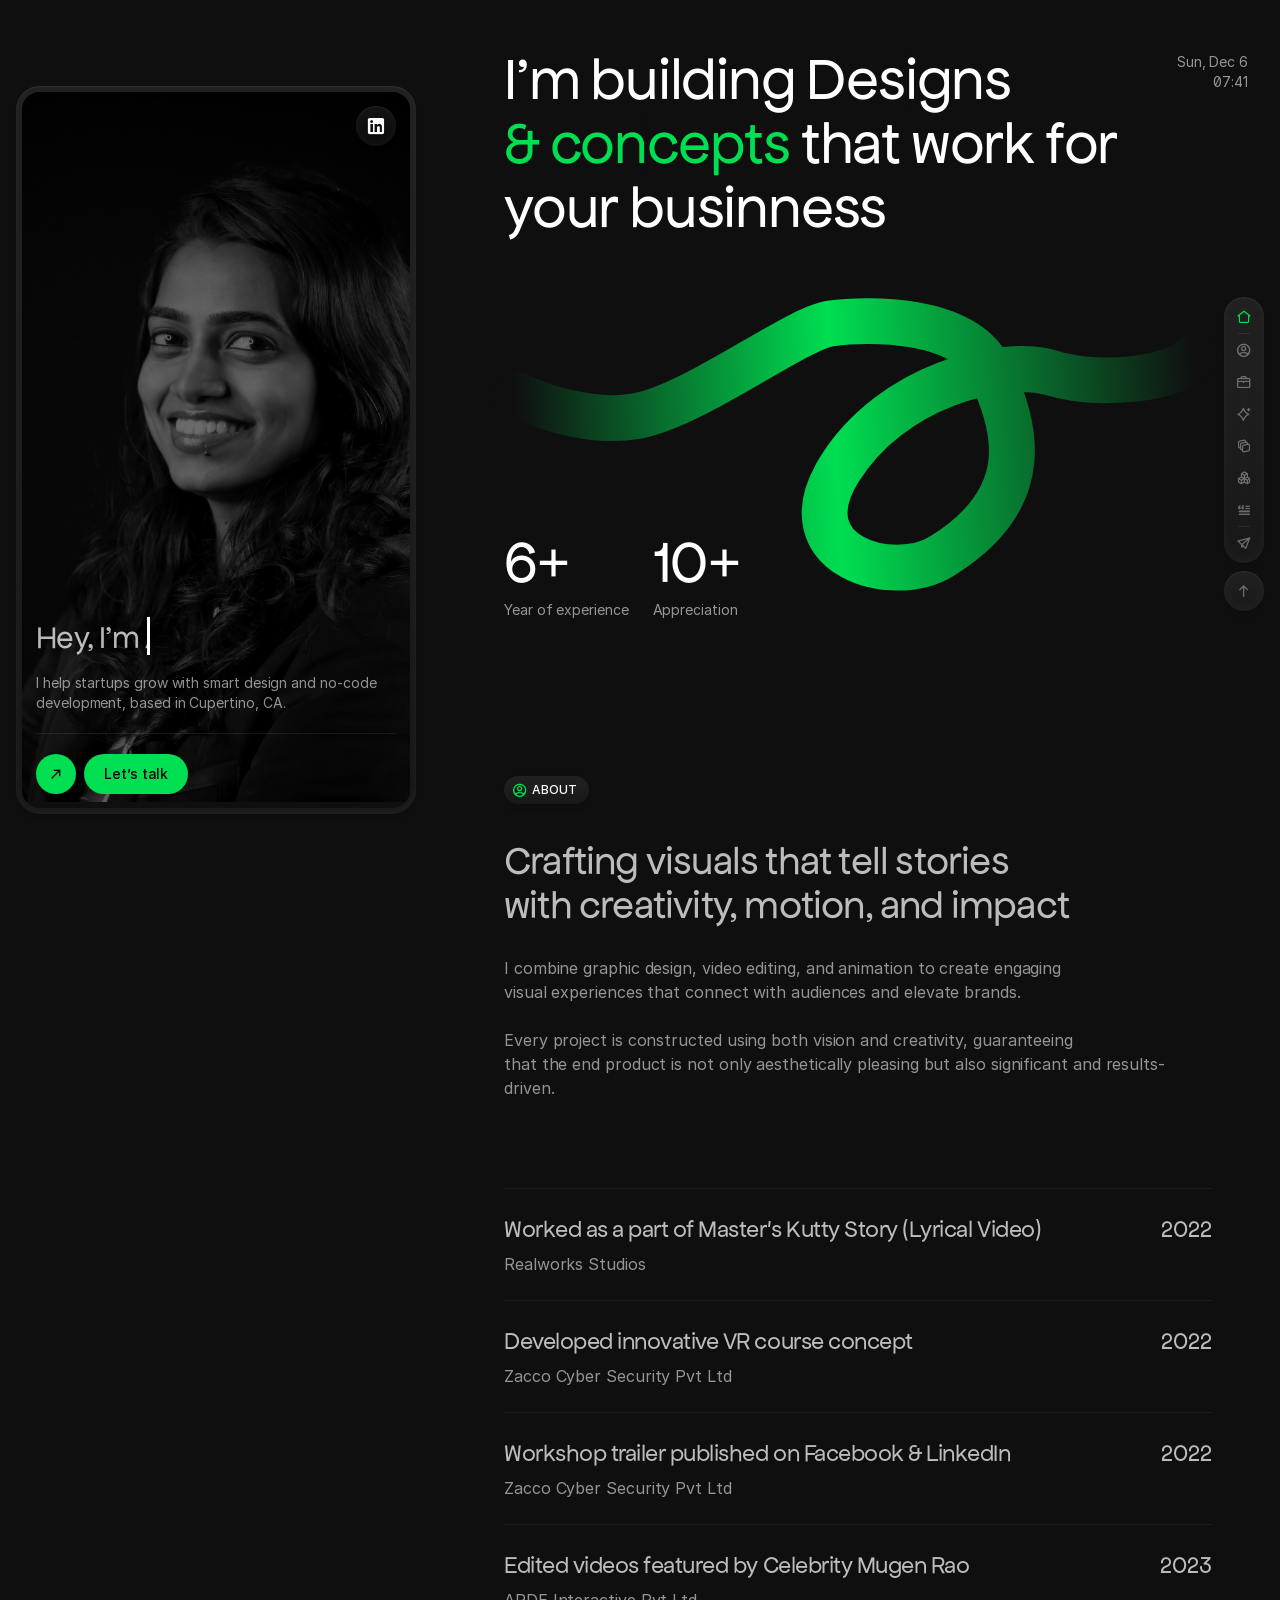
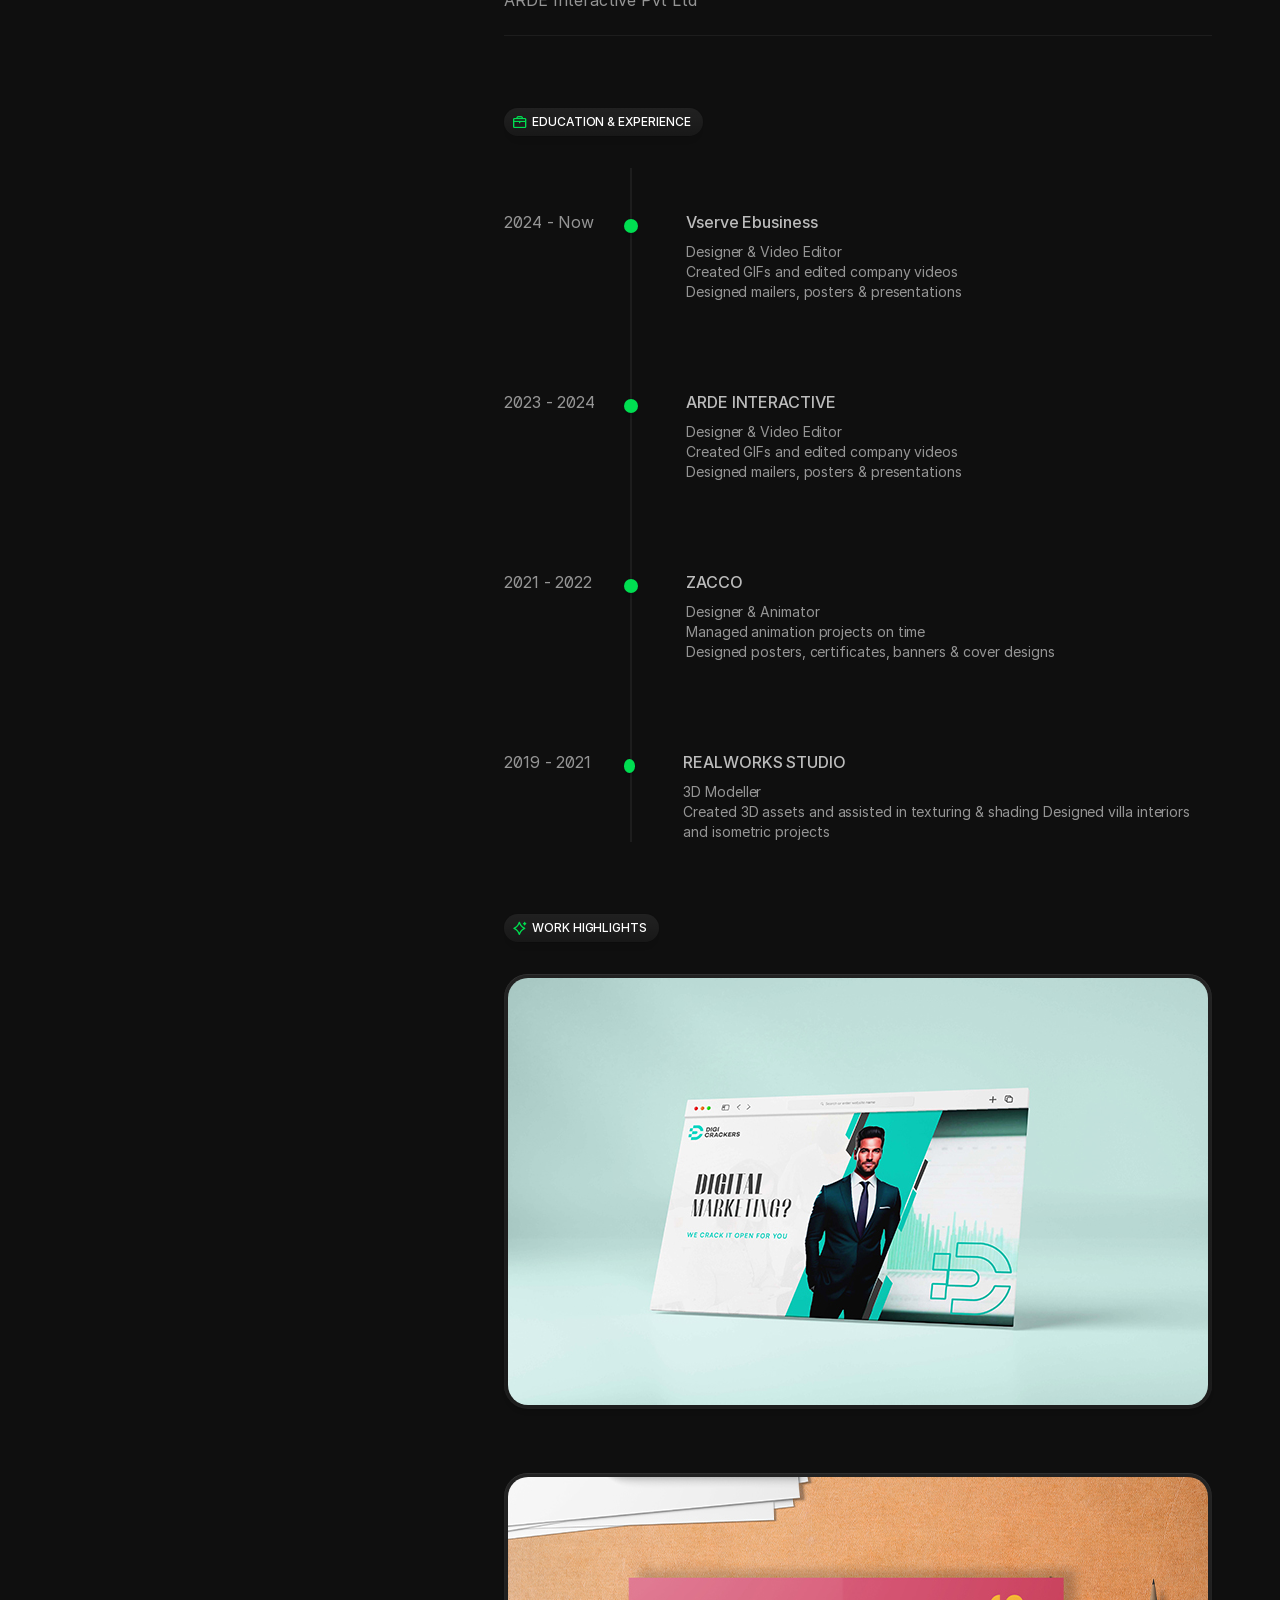
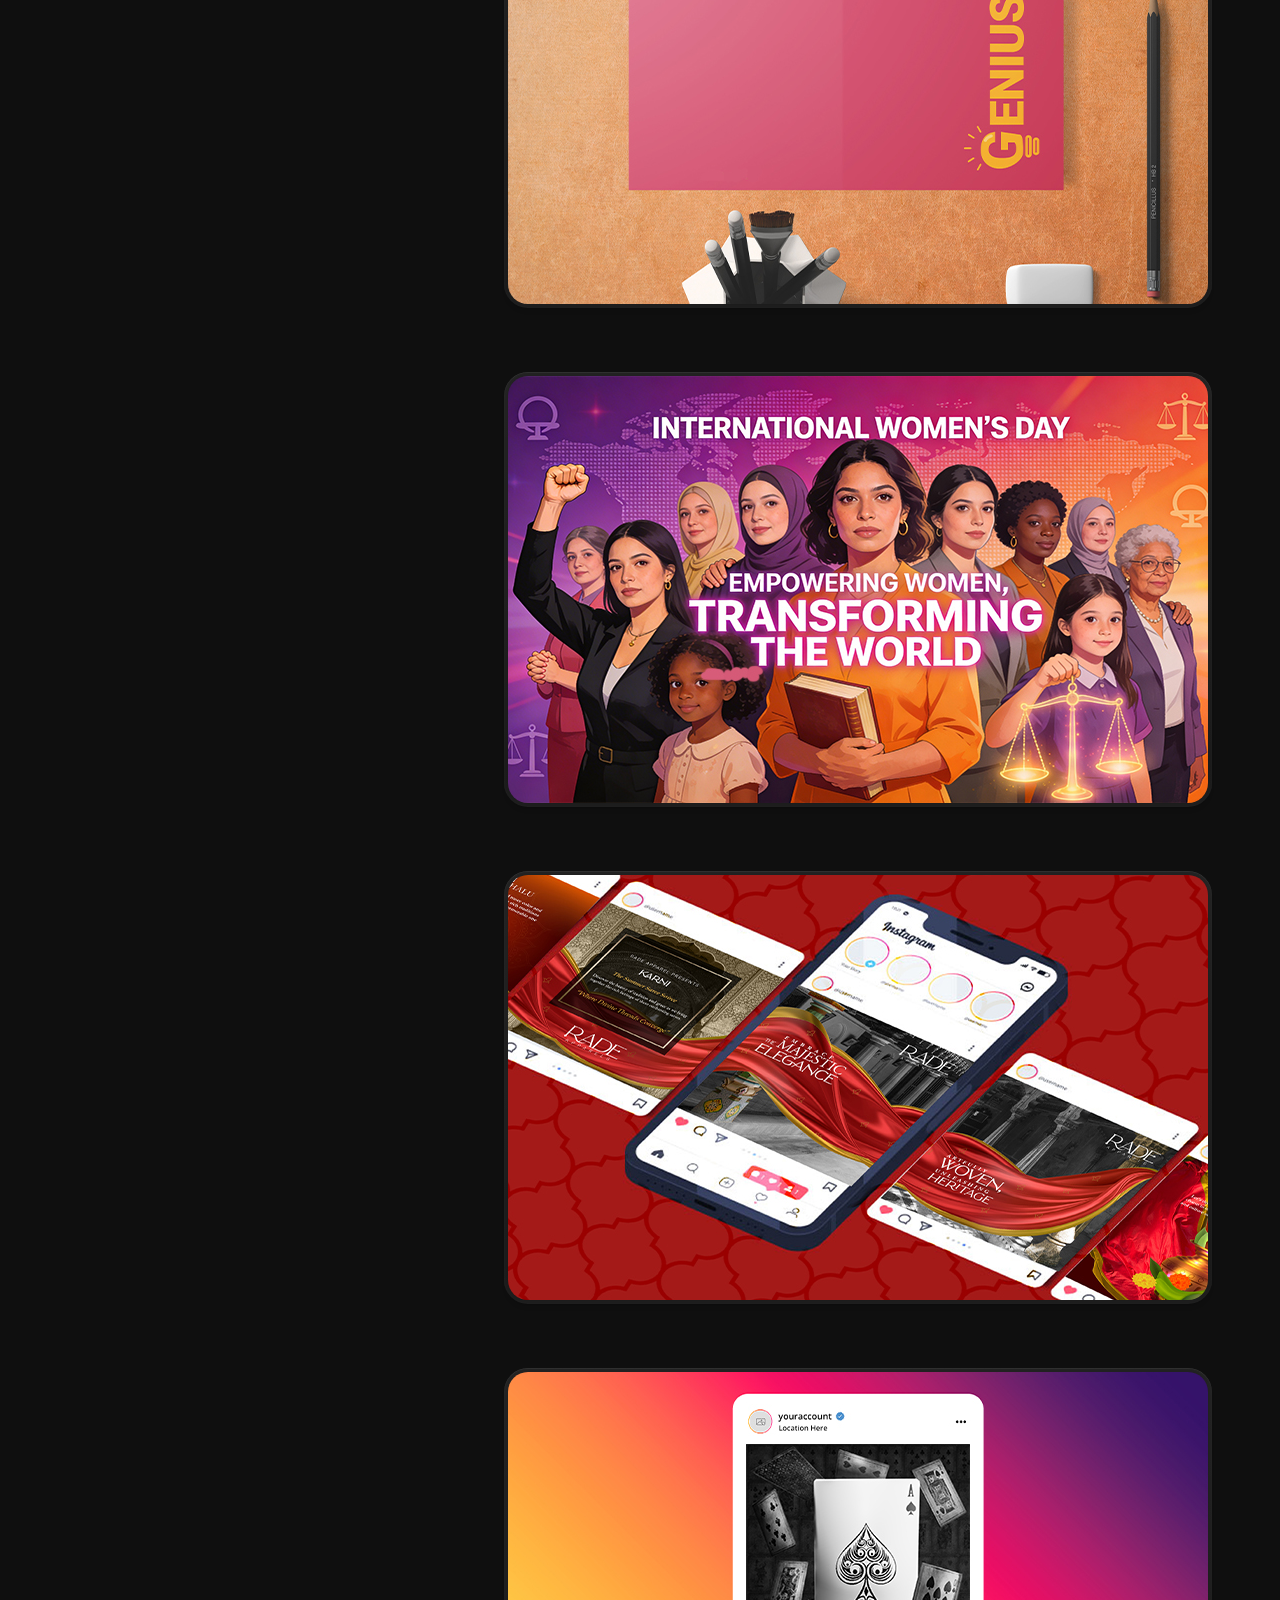
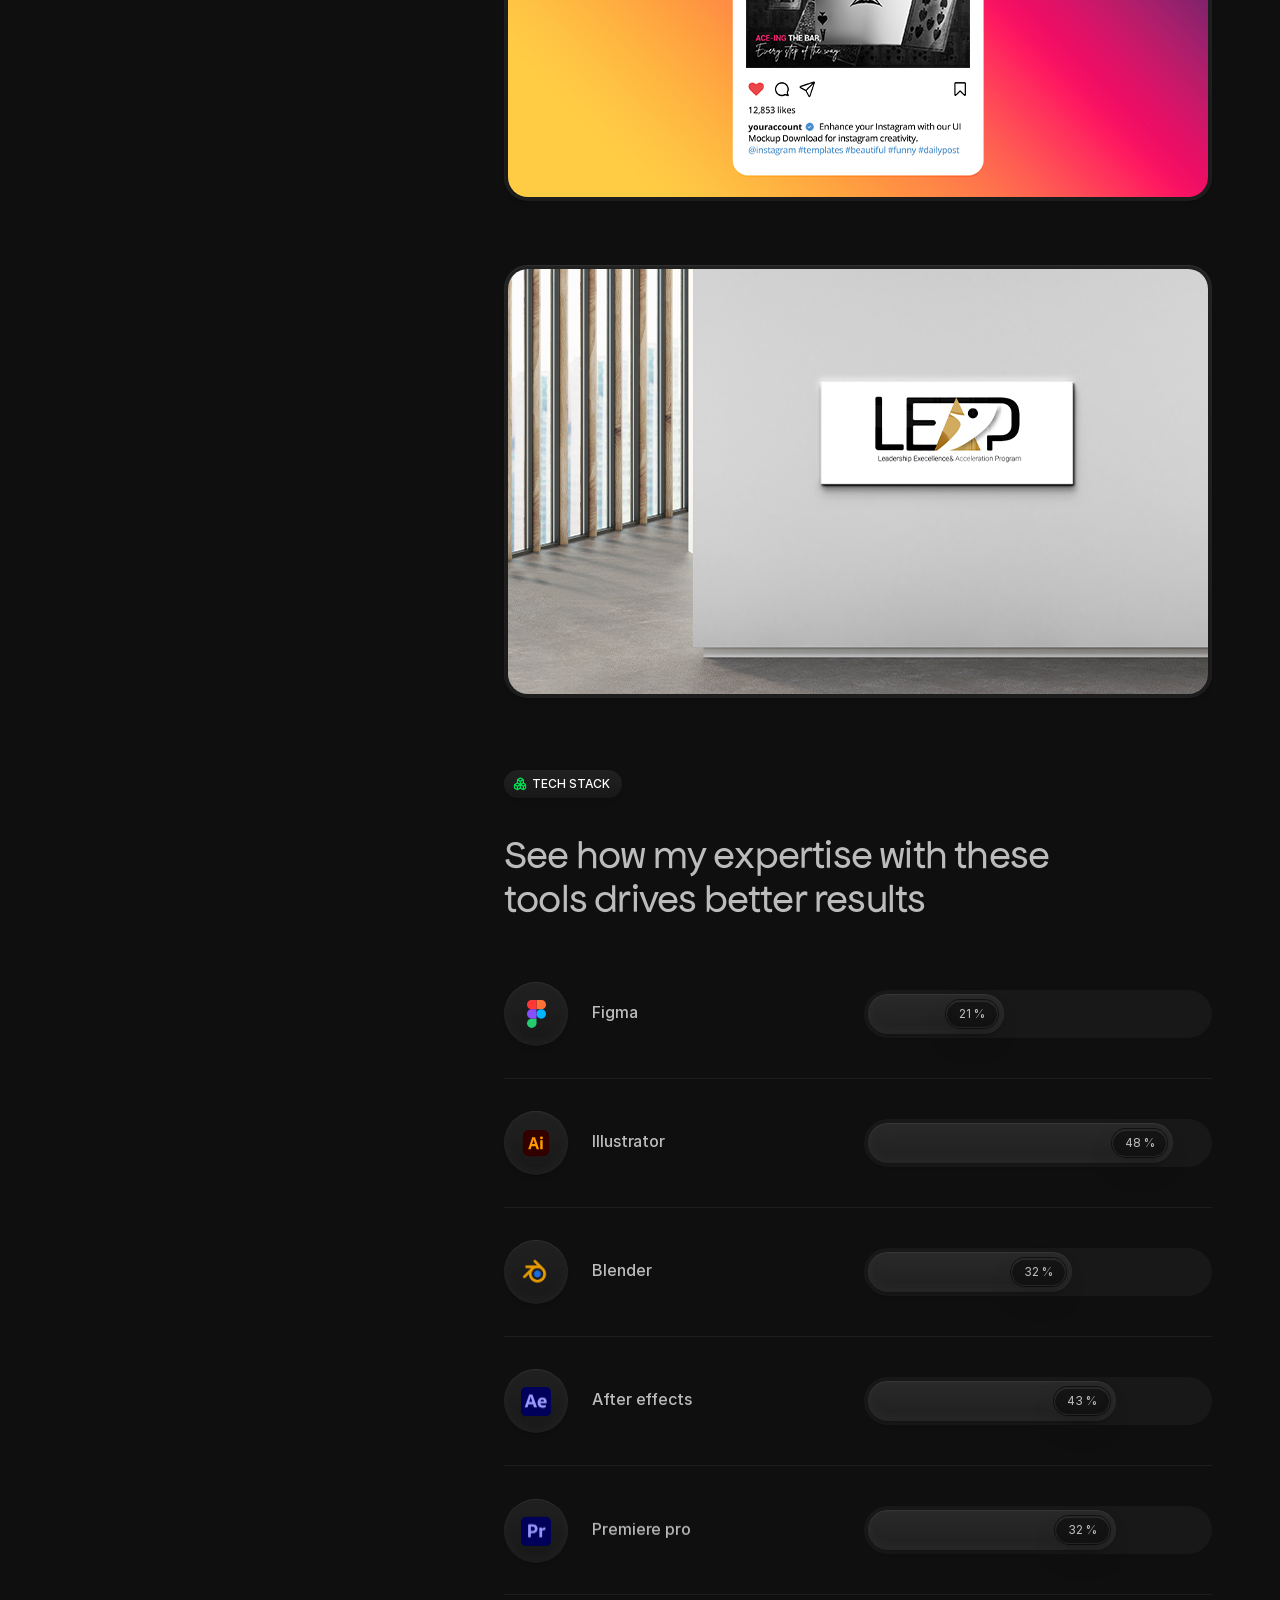
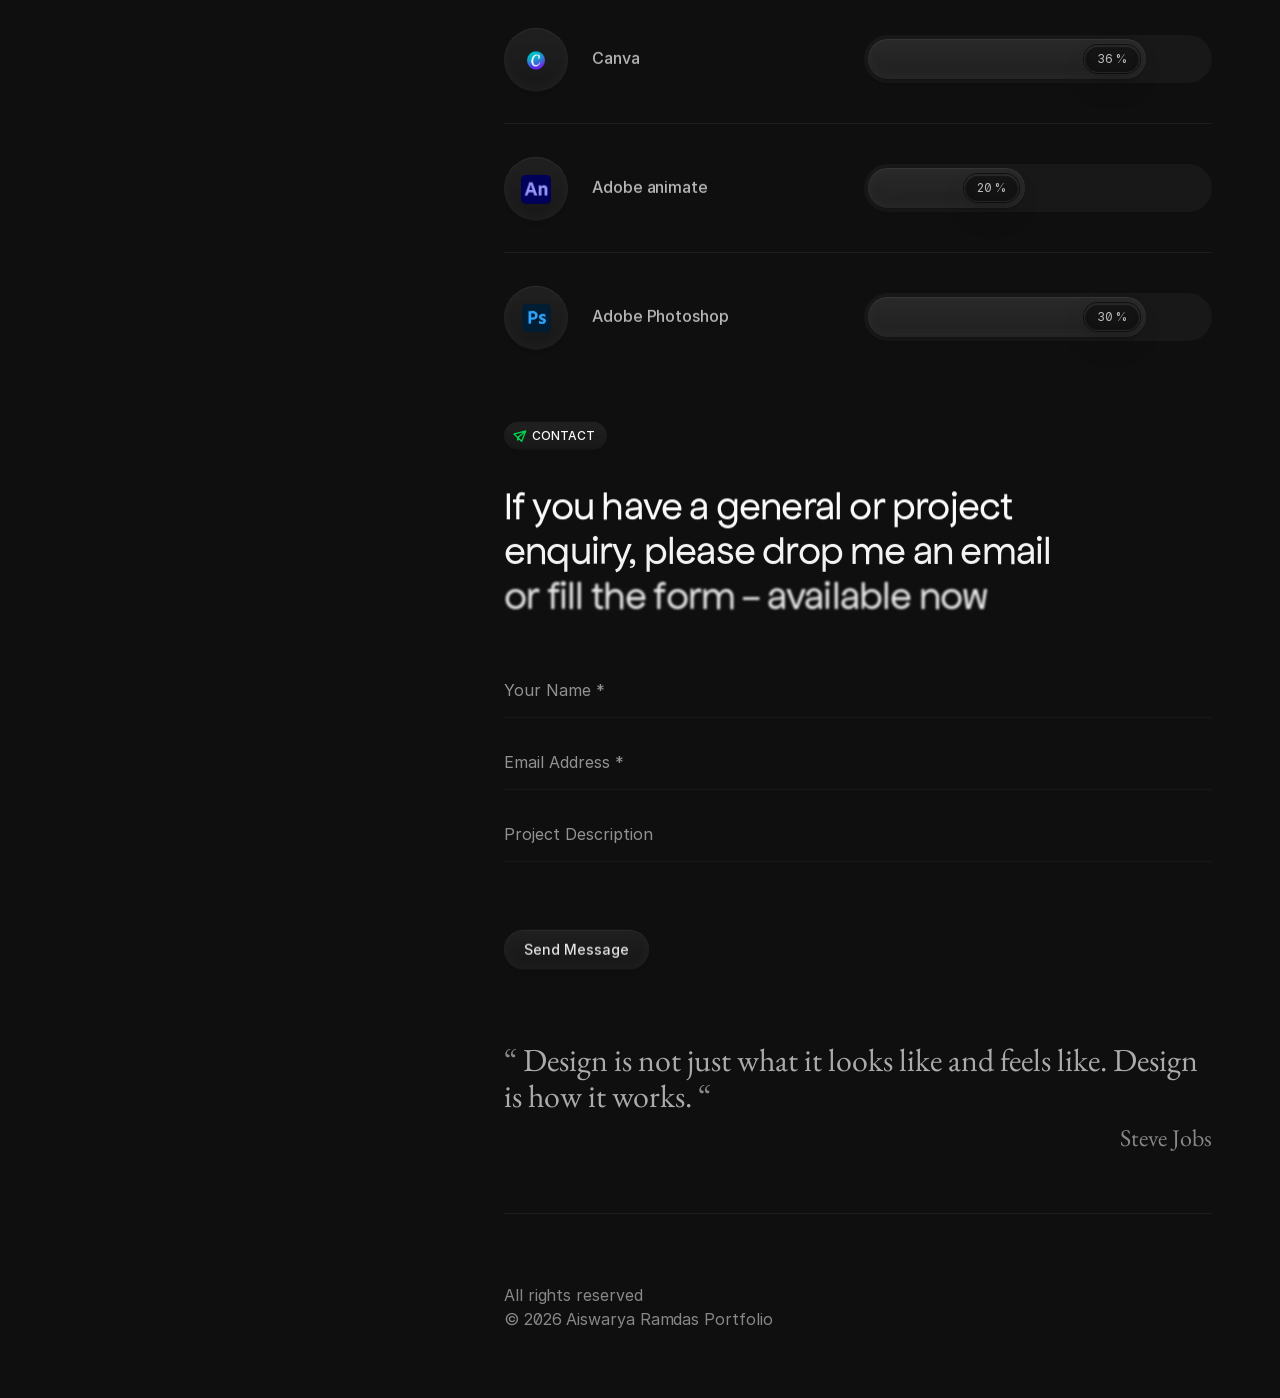
==== commit f3f58f1d: "Updated index.html content" ====
--- a/index.html
+++ b/index.html
@@ -980,7 +980,7 @@
                                             </div>
                                             <div class="tech_info">
                                                 <p class="info__name fw-medium text-black-72">Figma</p>
-                                                <p class="info__duty text-black-56 text-body-3">Leading design tool</p>
+                                                <p class="info__duty text-black-56 text-body-3"></p>
                                             </div>
                                         </div>
                                         <div class="tech-progress">
@@ -1003,7 +1003,7 @@
                                             </div>
                                             <div class="tech_info">
                                                 <p class="info__name fw-medium text-black-72">Illustrator</p>
-                                                <p class="info__duty text-black-56 text-body-3">No-code website builder
+                                                <p class="info__duty text-black-56 text-body-3">
                                                 </p>
                                             </div>
                                         </div>
@@ -1027,7 +1027,7 @@
                                             </div>
                                             <div class="tech_info">
                                                 <p class="info__name fw-medium text-black-72">Blender</p>
-                                                <p class="info__duty text-black-56 text-body-3">No-code website builder
+                                                <p class="info__duty text-black-56 text-body-3">
                                                 </p>
                                             </div>
                                         </div>
@@ -1051,7 +1051,7 @@
                                             </div>
                                             <div class="tech_info">
                                                 <p class="info__name fw-medium text-black-72">After effects</p>
-                                                <p class="info__duty text-black-56 text-body-3">No-code website builder
+                                                <p class="info__duty text-black-56 text-body-3">
                                                 </p>
                                             </div>
                                         </div>
@@ -1075,7 +1075,7 @@
                                             </div>
                                             <div class="tech_info">
                                                 <p class="info__name fw-medium text-black-72">Premiere pro</p>
-                                                <p class="info__duty text-black-56 text-body-3">No-code website builder
+                                                <p class="info__duty text-black-56 text-body-3">
                                                 </p>
                                             </div>
                                         </div>
@@ -1099,7 +1099,7 @@
                                             </div>
                                             <div class="tech_info">
                                                 <p class="info__name fw-medium text-black-72">Canva</p>
-                                                <p class="info__duty text-black-56 text-body-3">No-code website builder
+                                                <p class="info__duty text-black-56 text-body-3">
                                                 </p>
                                             </div>
                                         </div>
@@ -1123,7 +1123,7 @@
                                             </div>
                                             <div class="tech_info">
                                                 <p class="info__name fw-medium text-black-72">Adobe animate</p>
-                                                <p class="info__duty text-black-56 text-body-3">No-code website builder
+                                                <p class="info__duty text-black-56 text-body-3">
                                                 </p>
                                             </div>
                                         </div>
@@ -1146,7 +1146,7 @@
                                             </div>
                                             <div class="tech_info">
                                                 <p class="info__name fw-medium text-black-72">Adobe Photoshop</p>
-                                                <p class="info__duty text-black-56 text-body-3">Raster graphics editor
+                                                <p class="info__duty text-black-56 text-body-3">
                                                 </p>
                                             </div>
                                         </div>
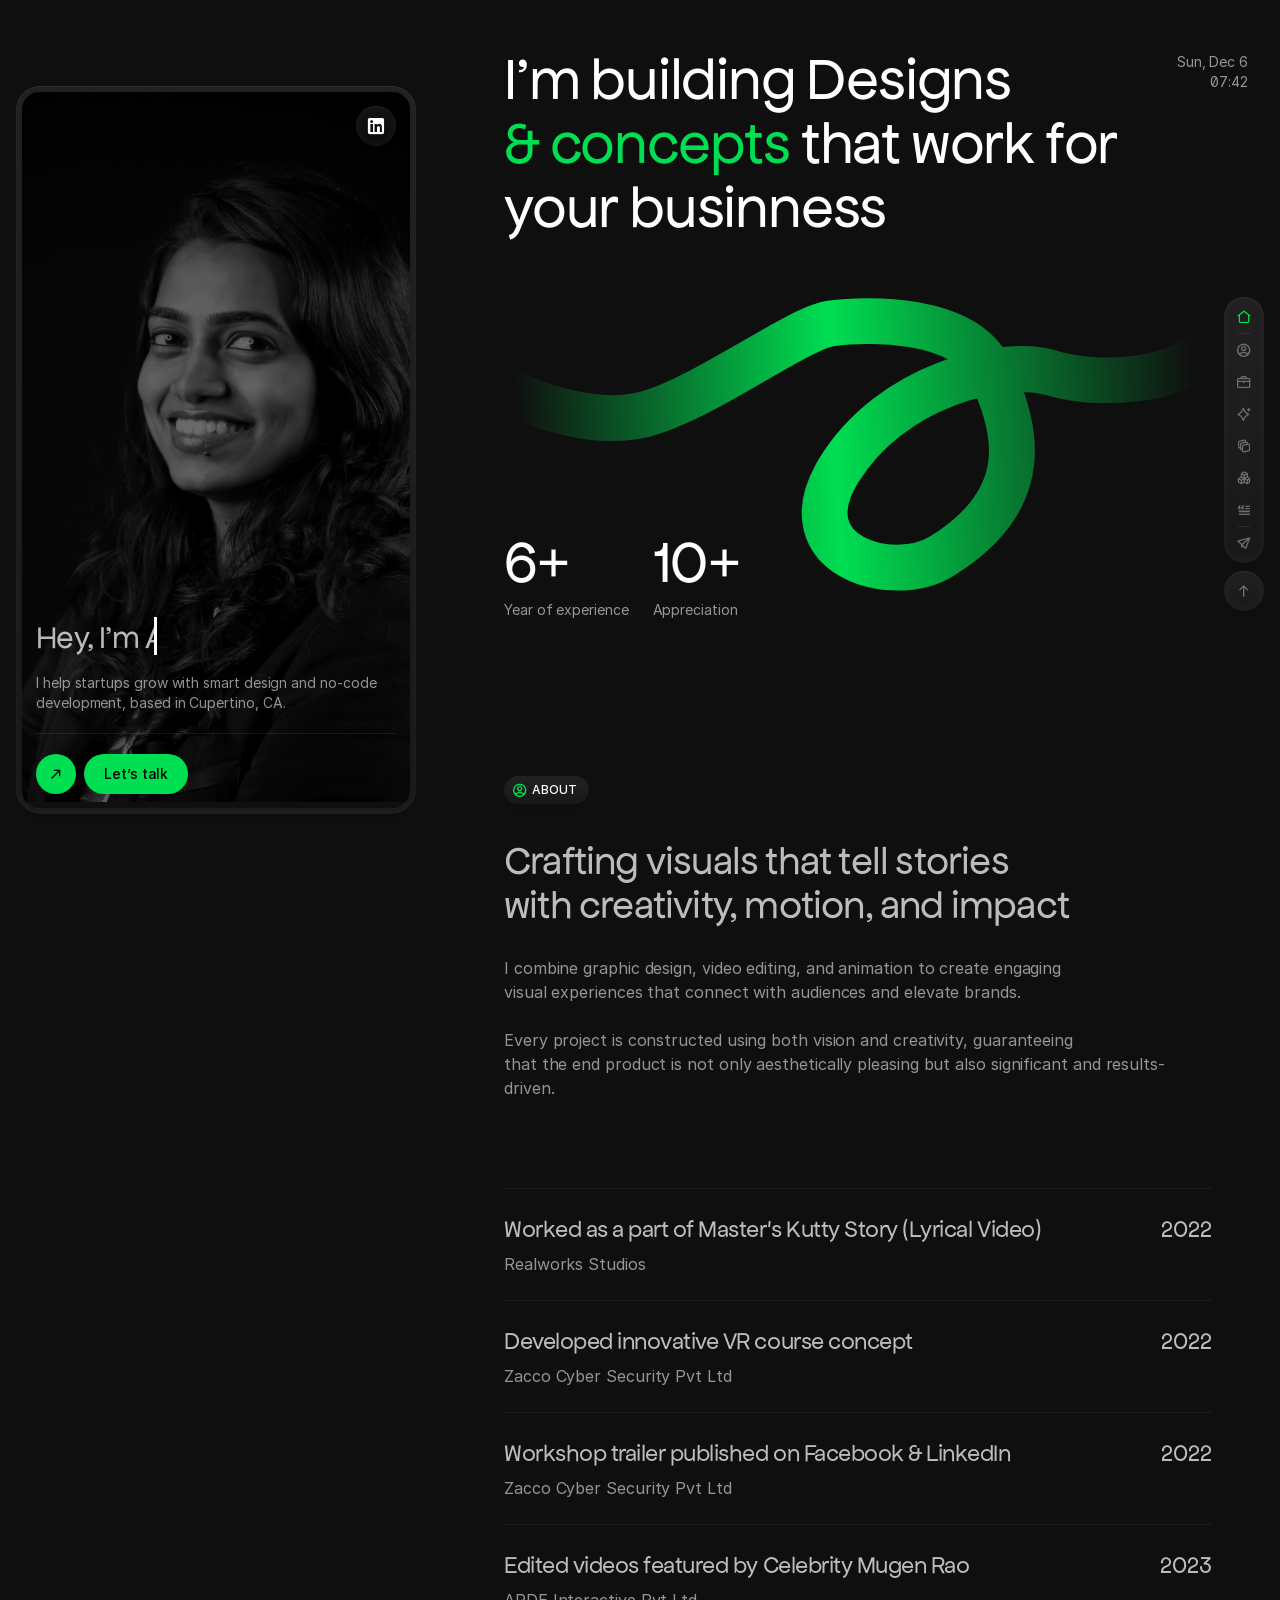
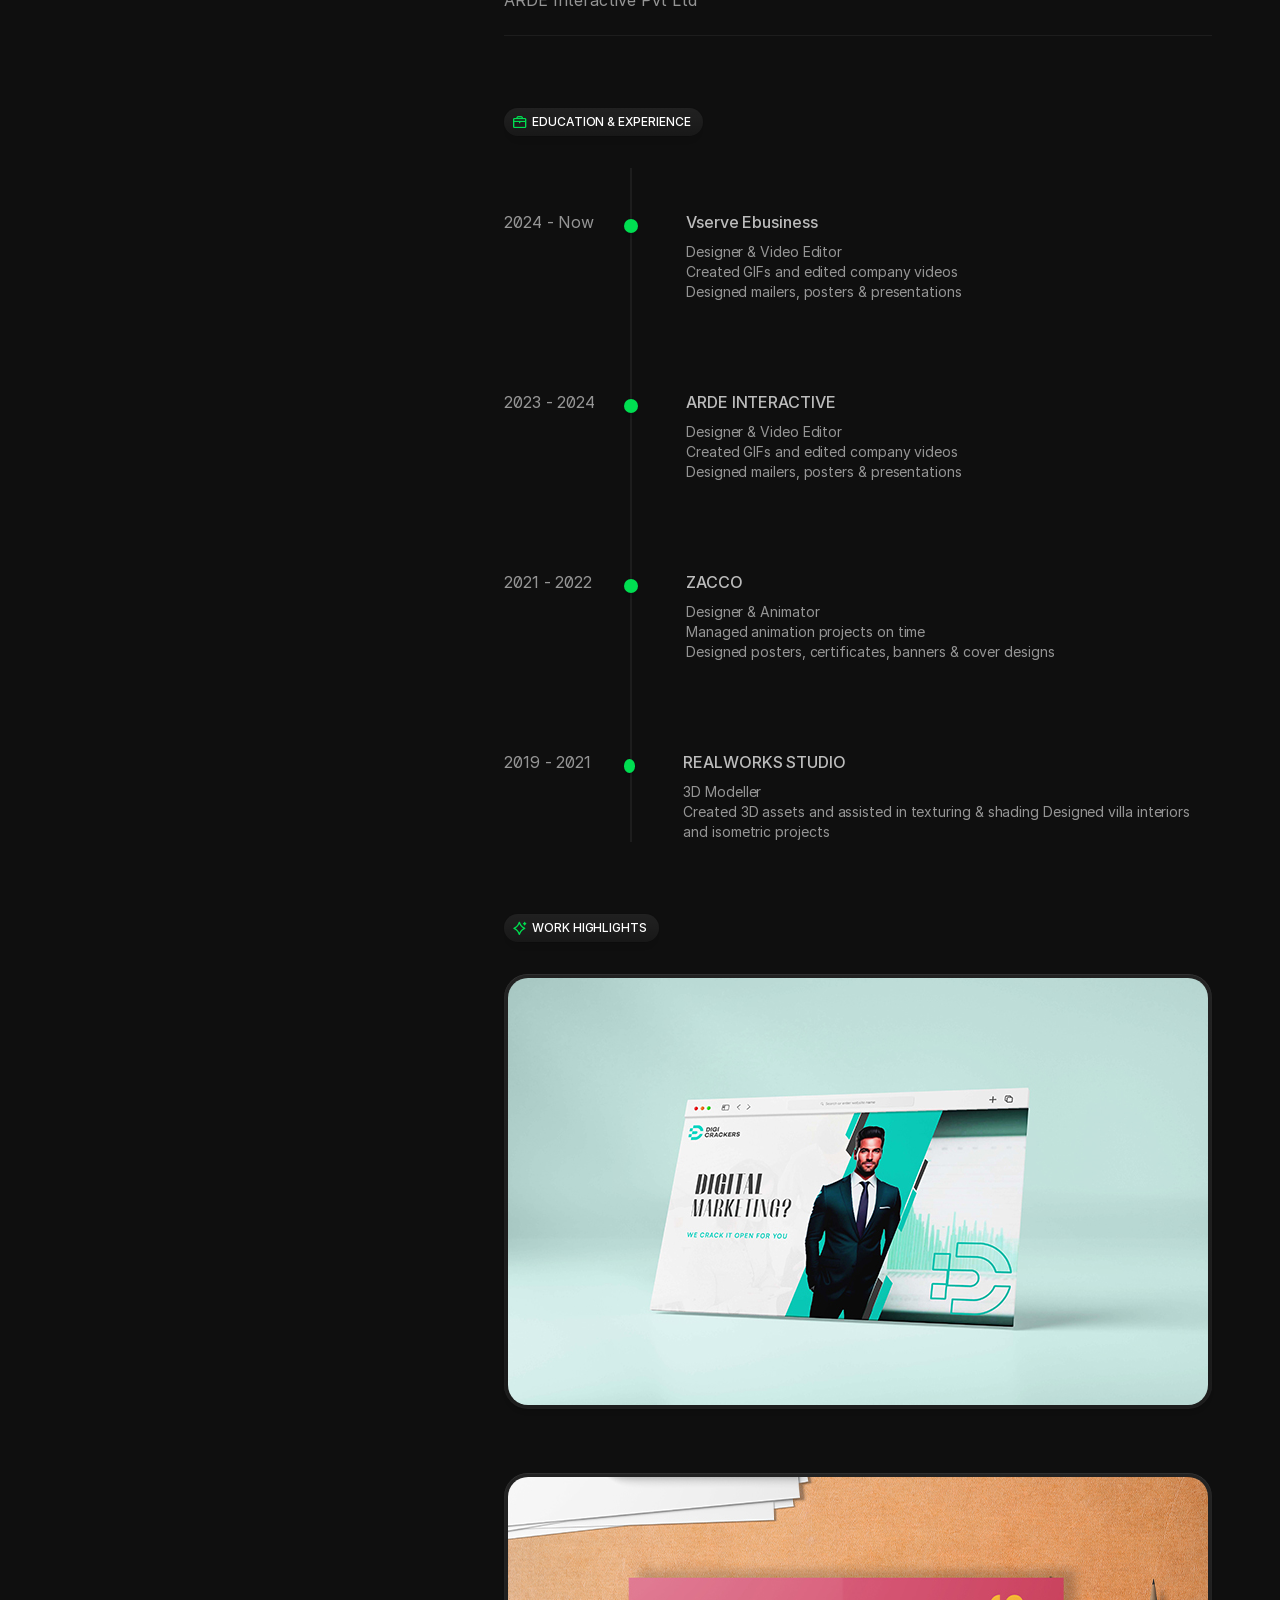
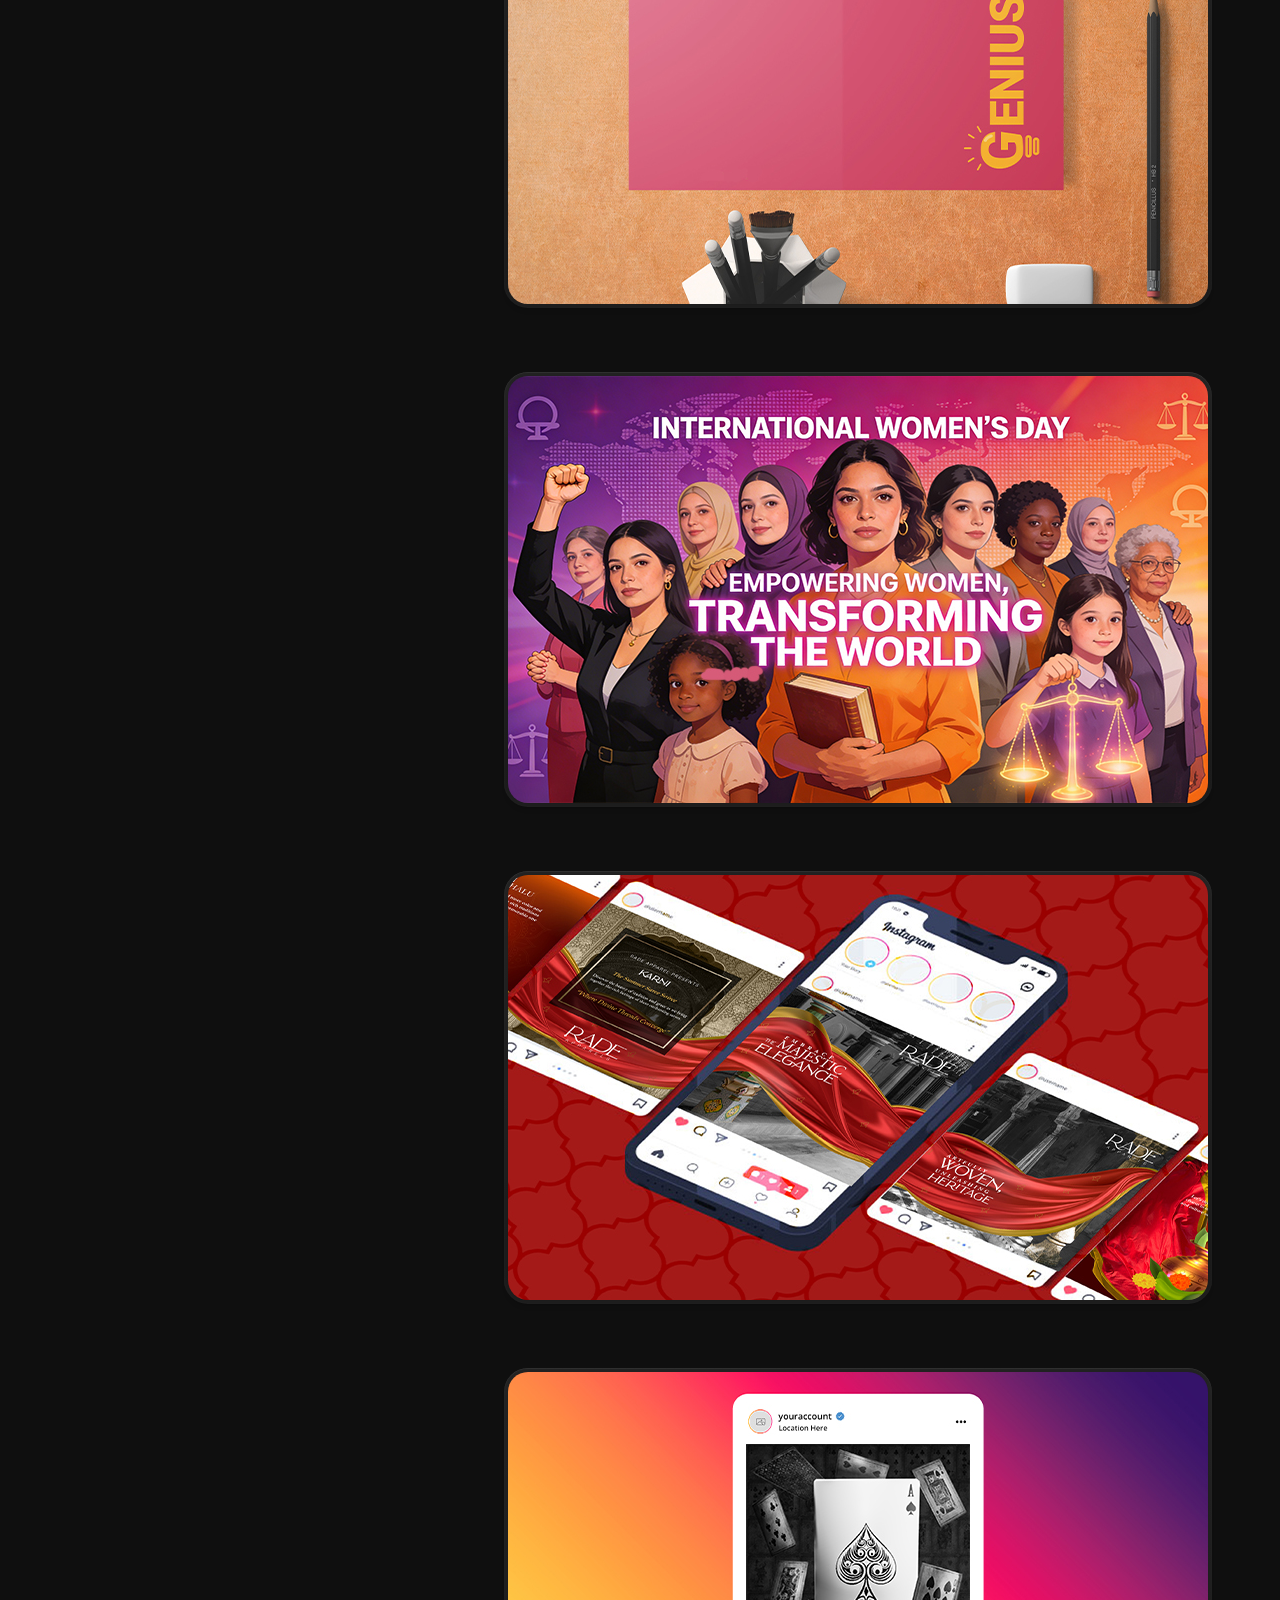
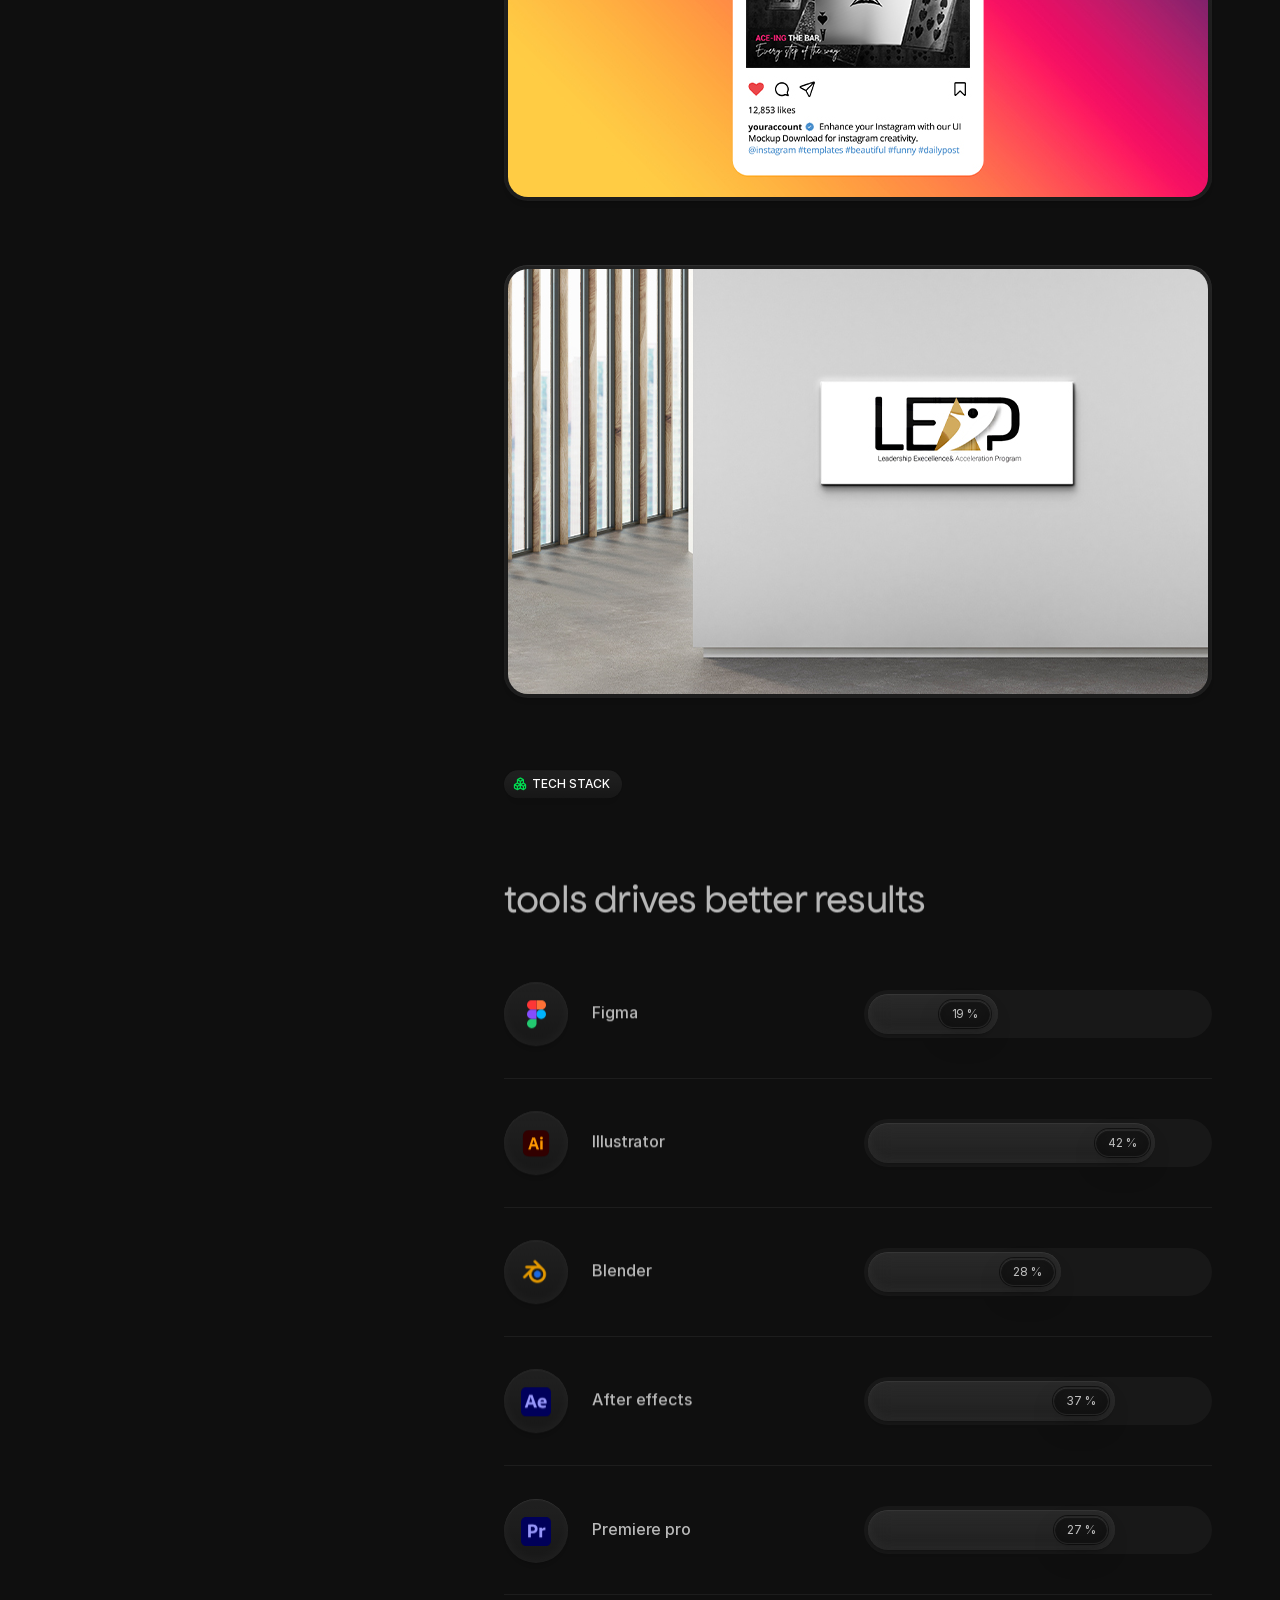
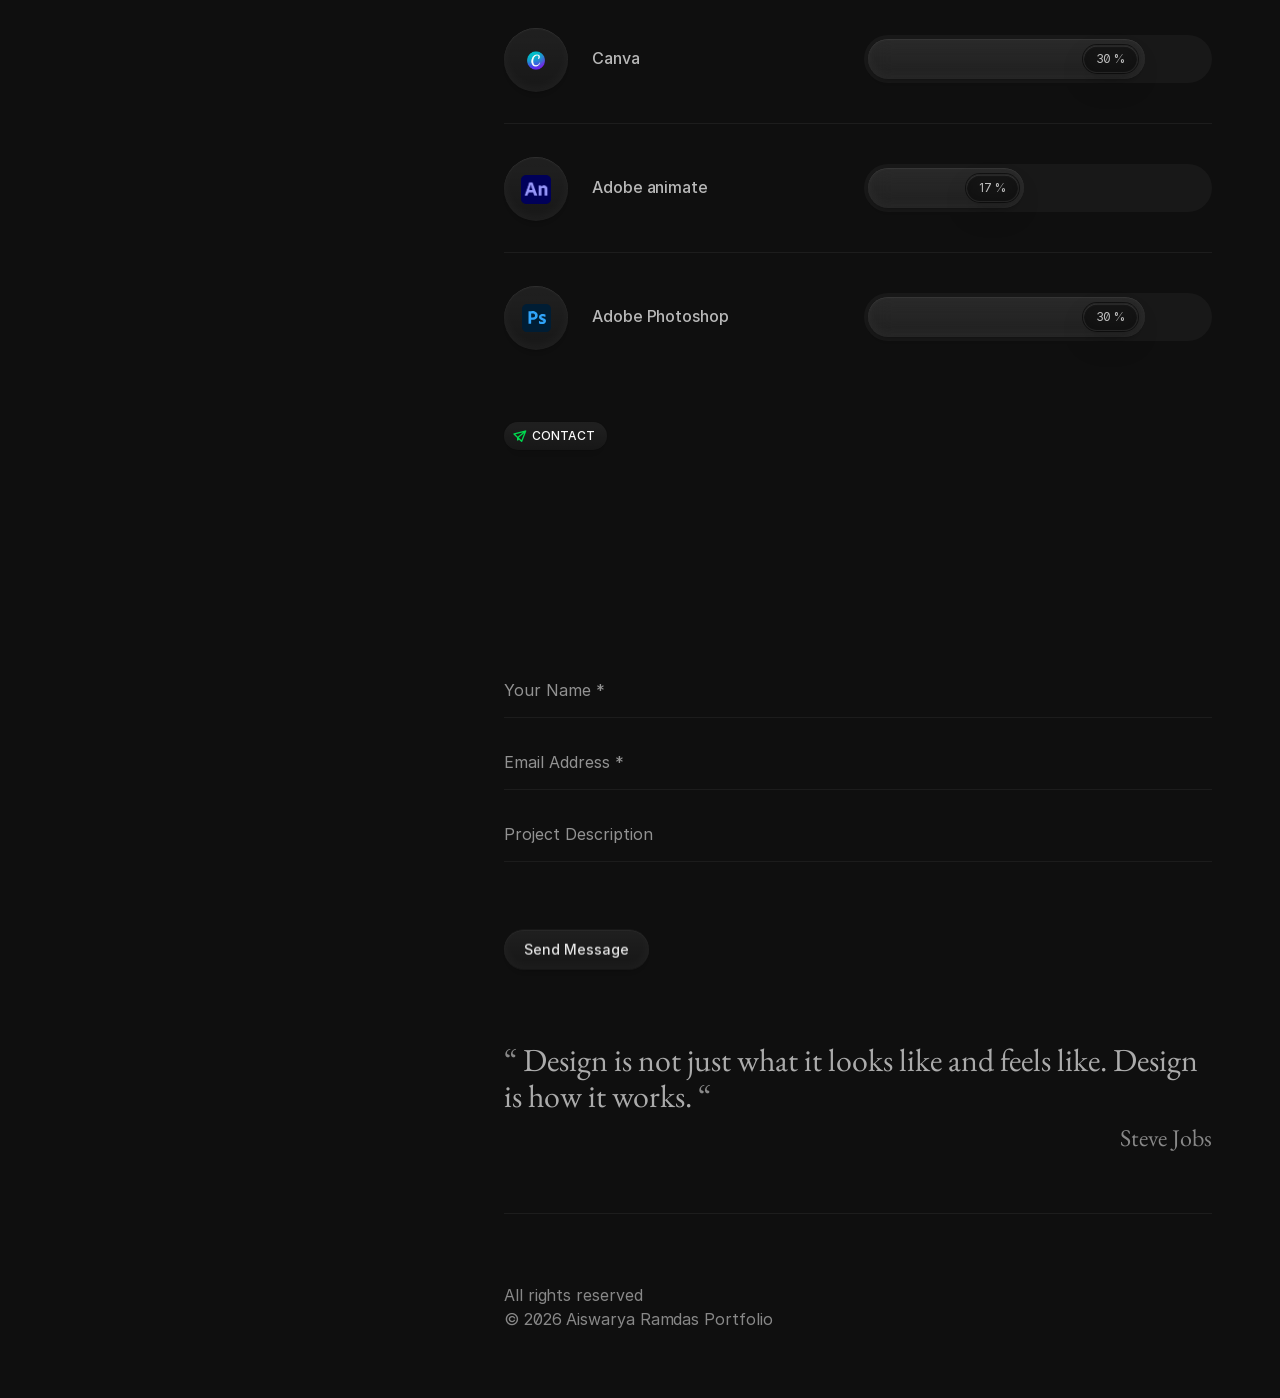
==== commit cc142c22: "Update index.html" ====
--- a/index.html
+++ b/index.html
@@ -12,7 +12,7 @@
     <meta name="author" content="themesflat.com">
     <meta name="viewport" content="width=device-width, initial-scale=1, maximum-scale=1">
     <meta name="description"
-        content="Davies - Personal Portfolio is a sleek and modern HTML template designed for developers, designers, freelancers, and professionals who want to showcase their work online. Fully responsive, SEO-friendly, and easy to customize, it helps you create a strong personal brand and impress potential clients or employers.">
+        content="Aiswarya-Portfolio">
 
     <!-- font -->
     <link rel="stylesheet" href="assets/fonts/fonts.css">
@@ -1260,4 +1260,4 @@
 
 
 <!-- Mirrored from isak-omega.vercel.app/ by HTTrack Website Copier/3.x [XR&CO'2014], Mon, 17 Nov 2025 16:02:41 GMT -->
-</html>+</html>
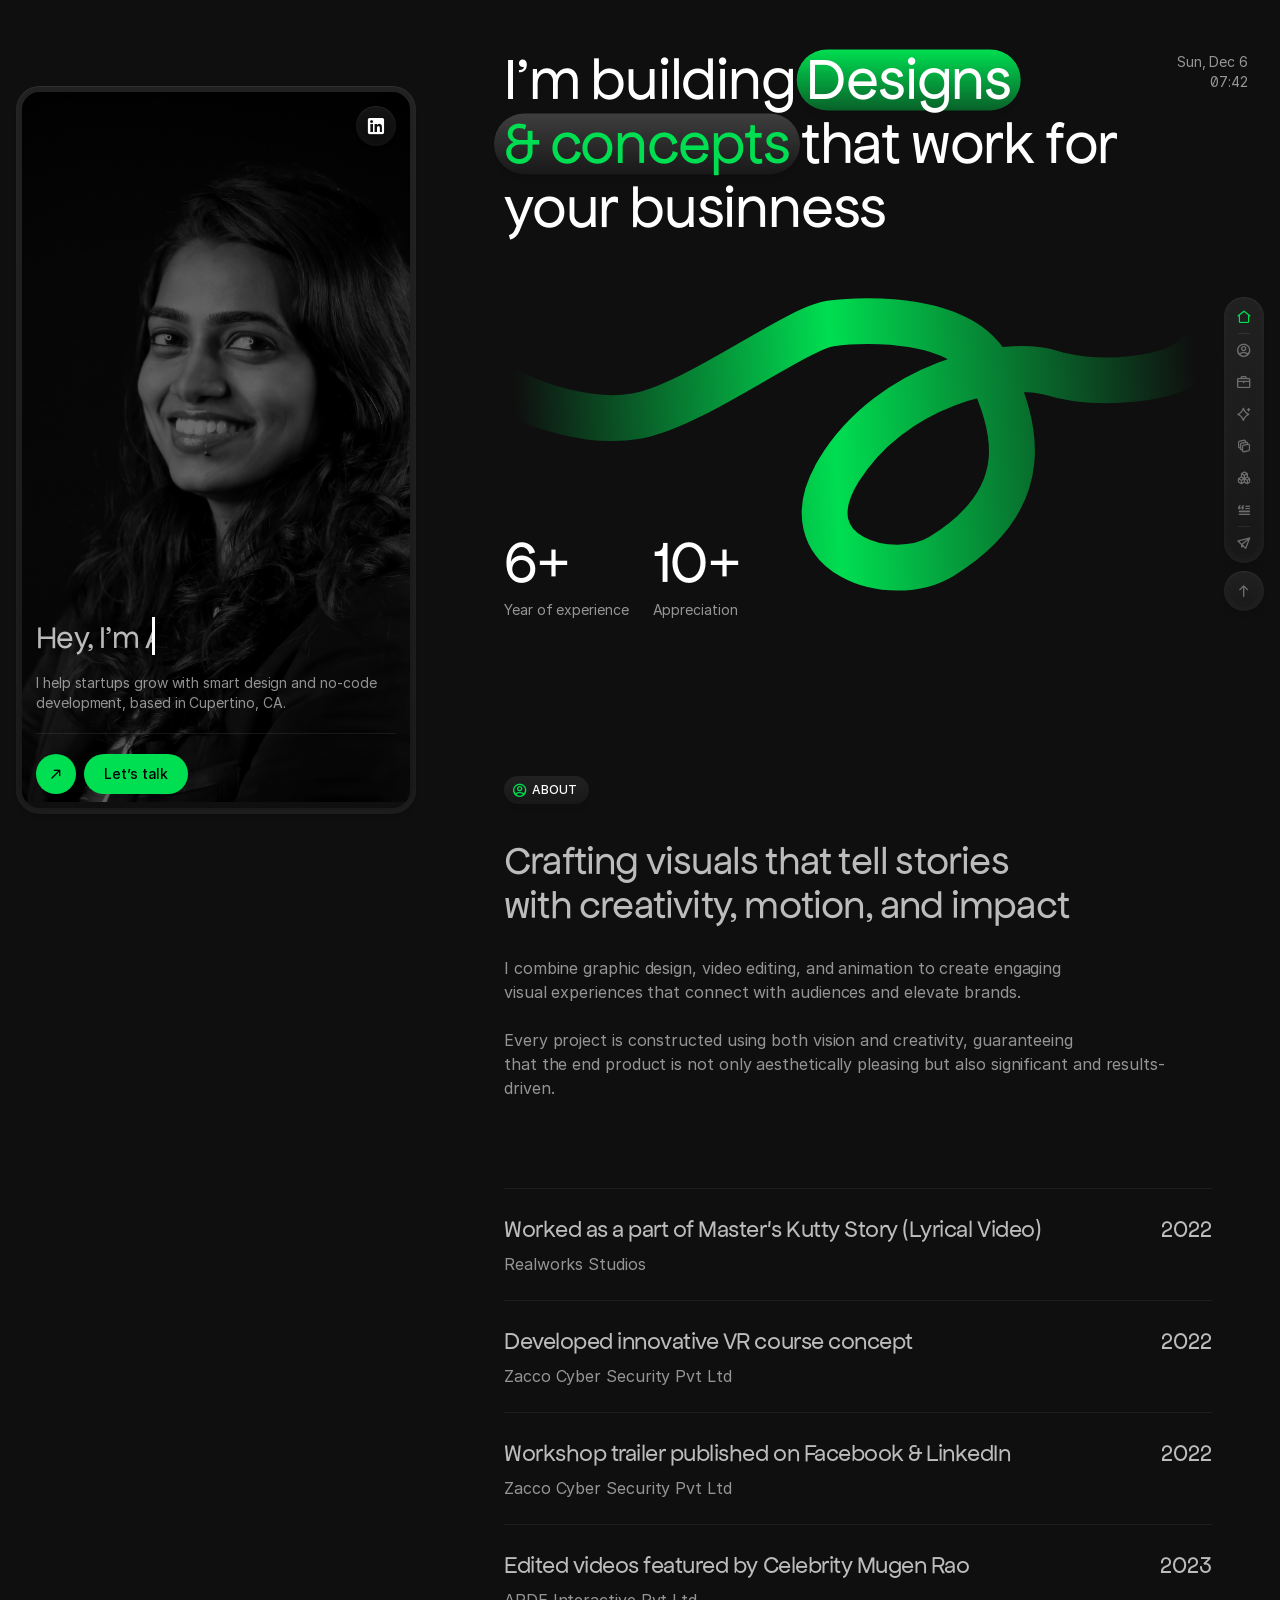
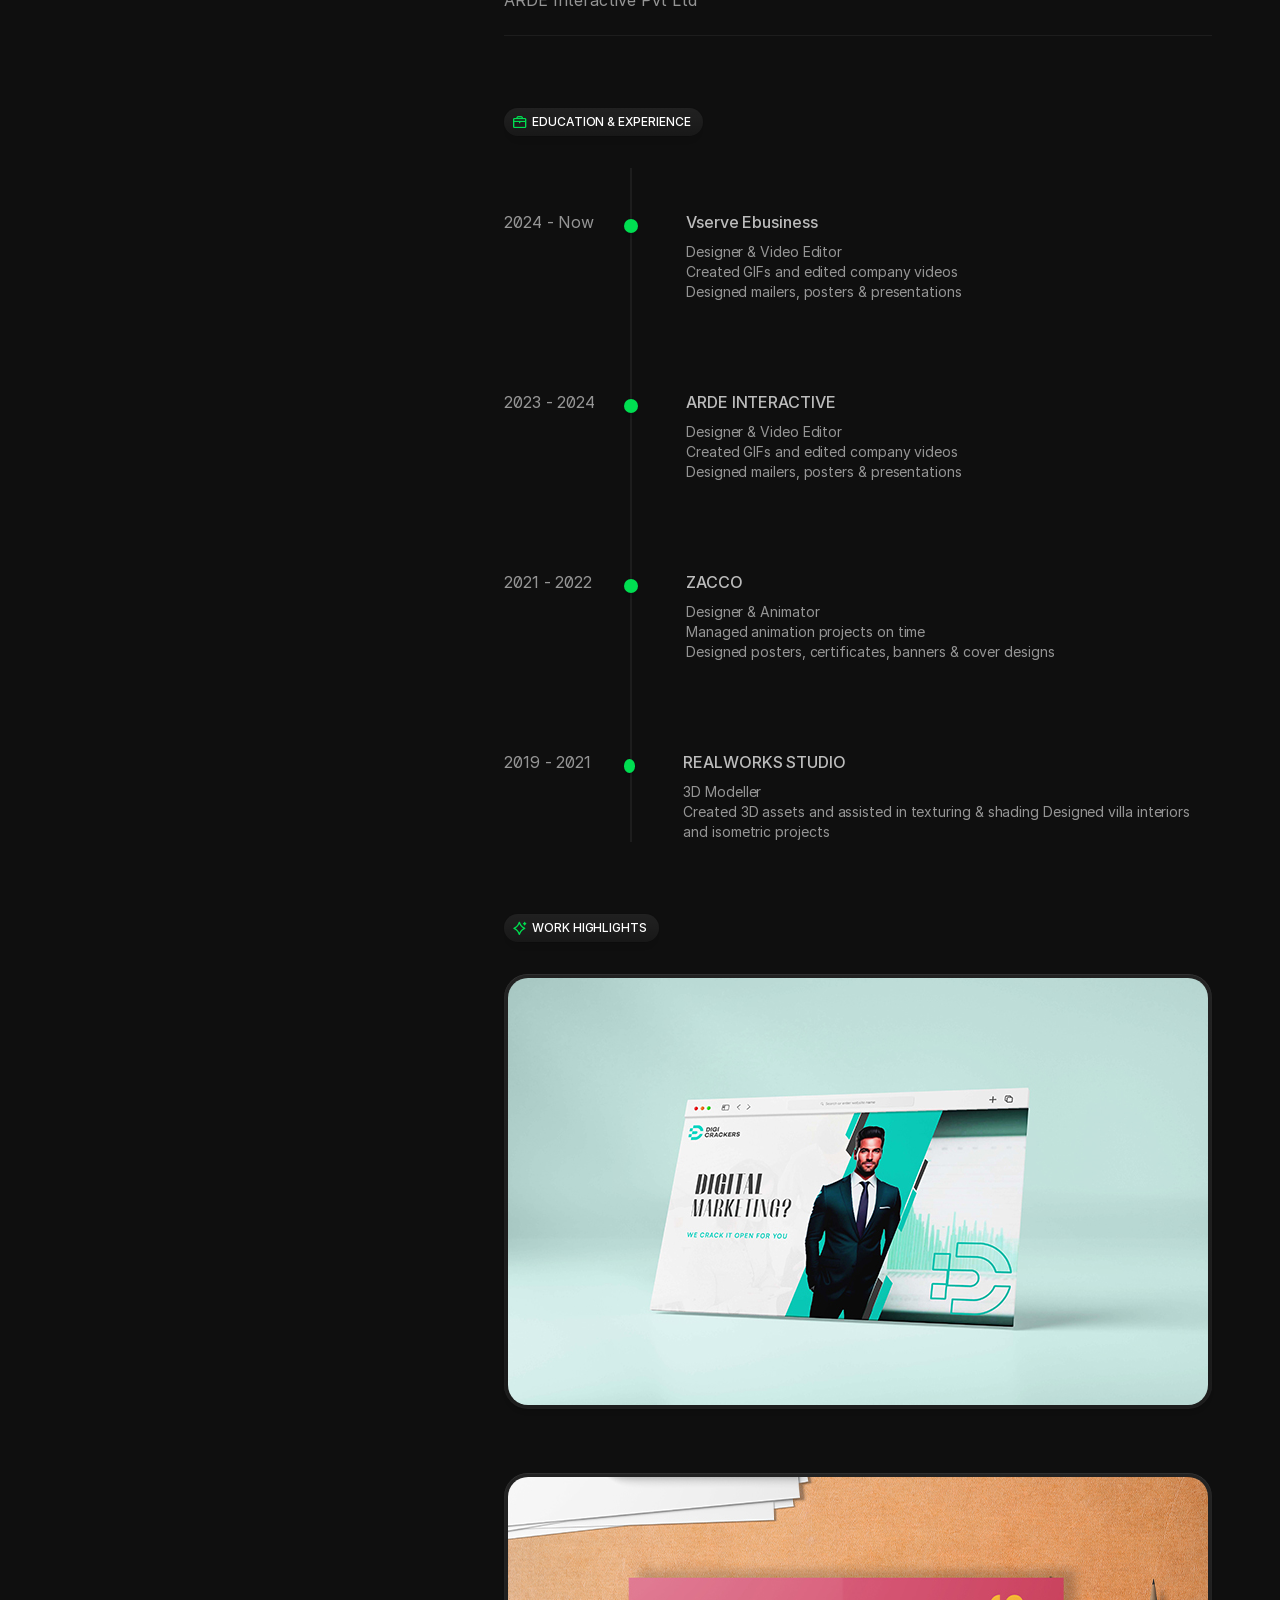
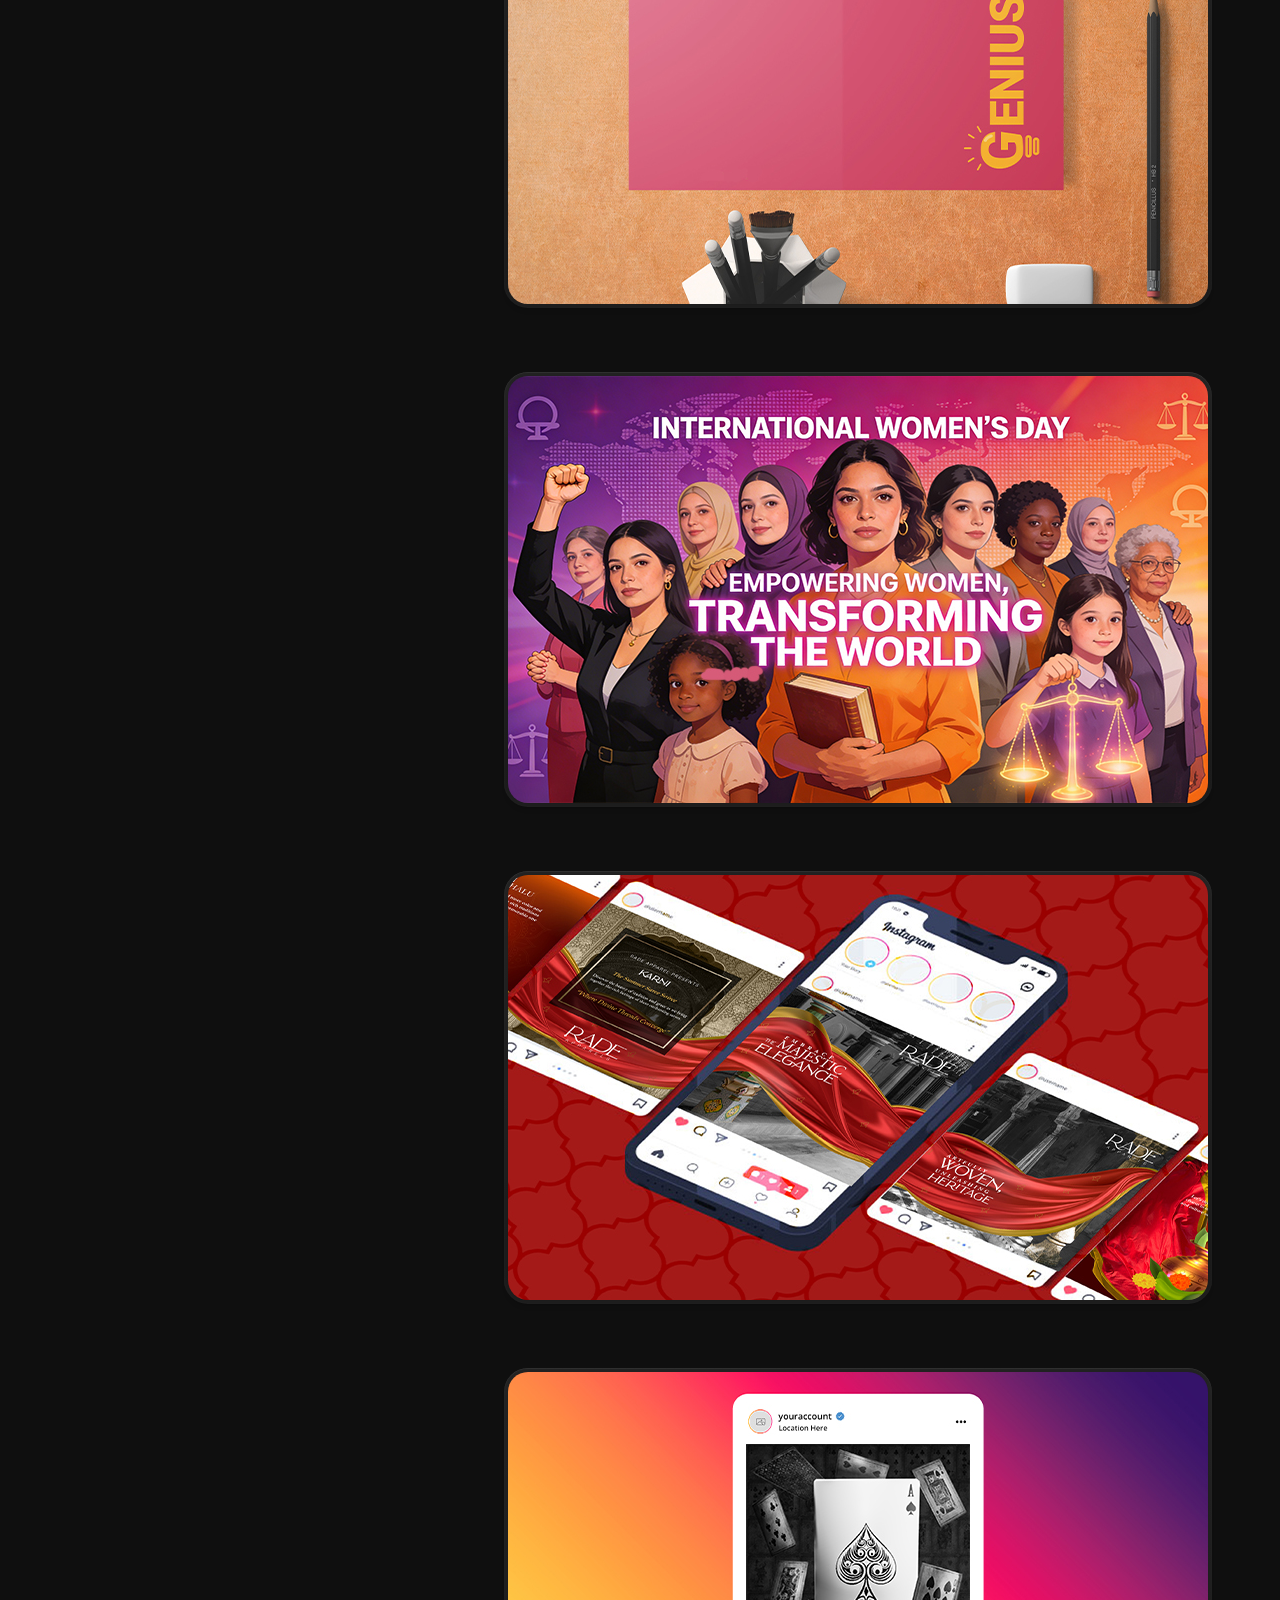
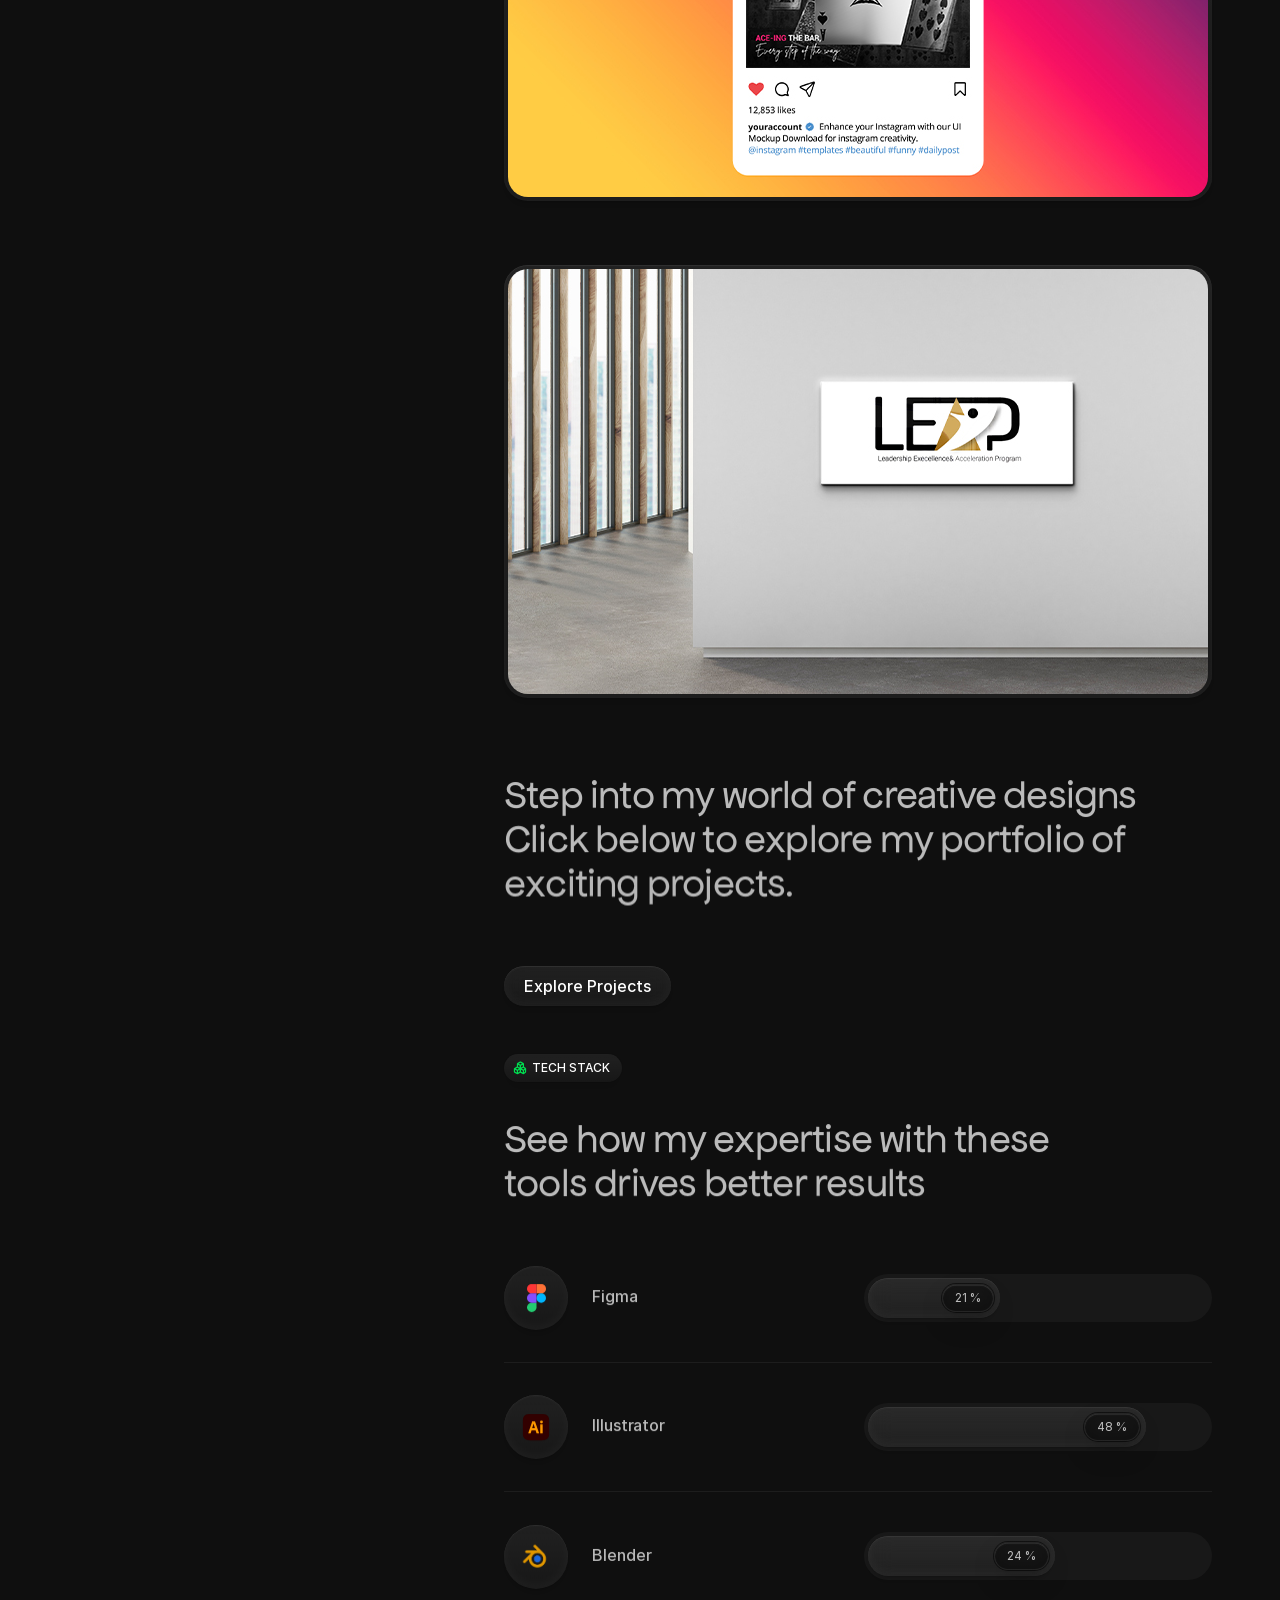
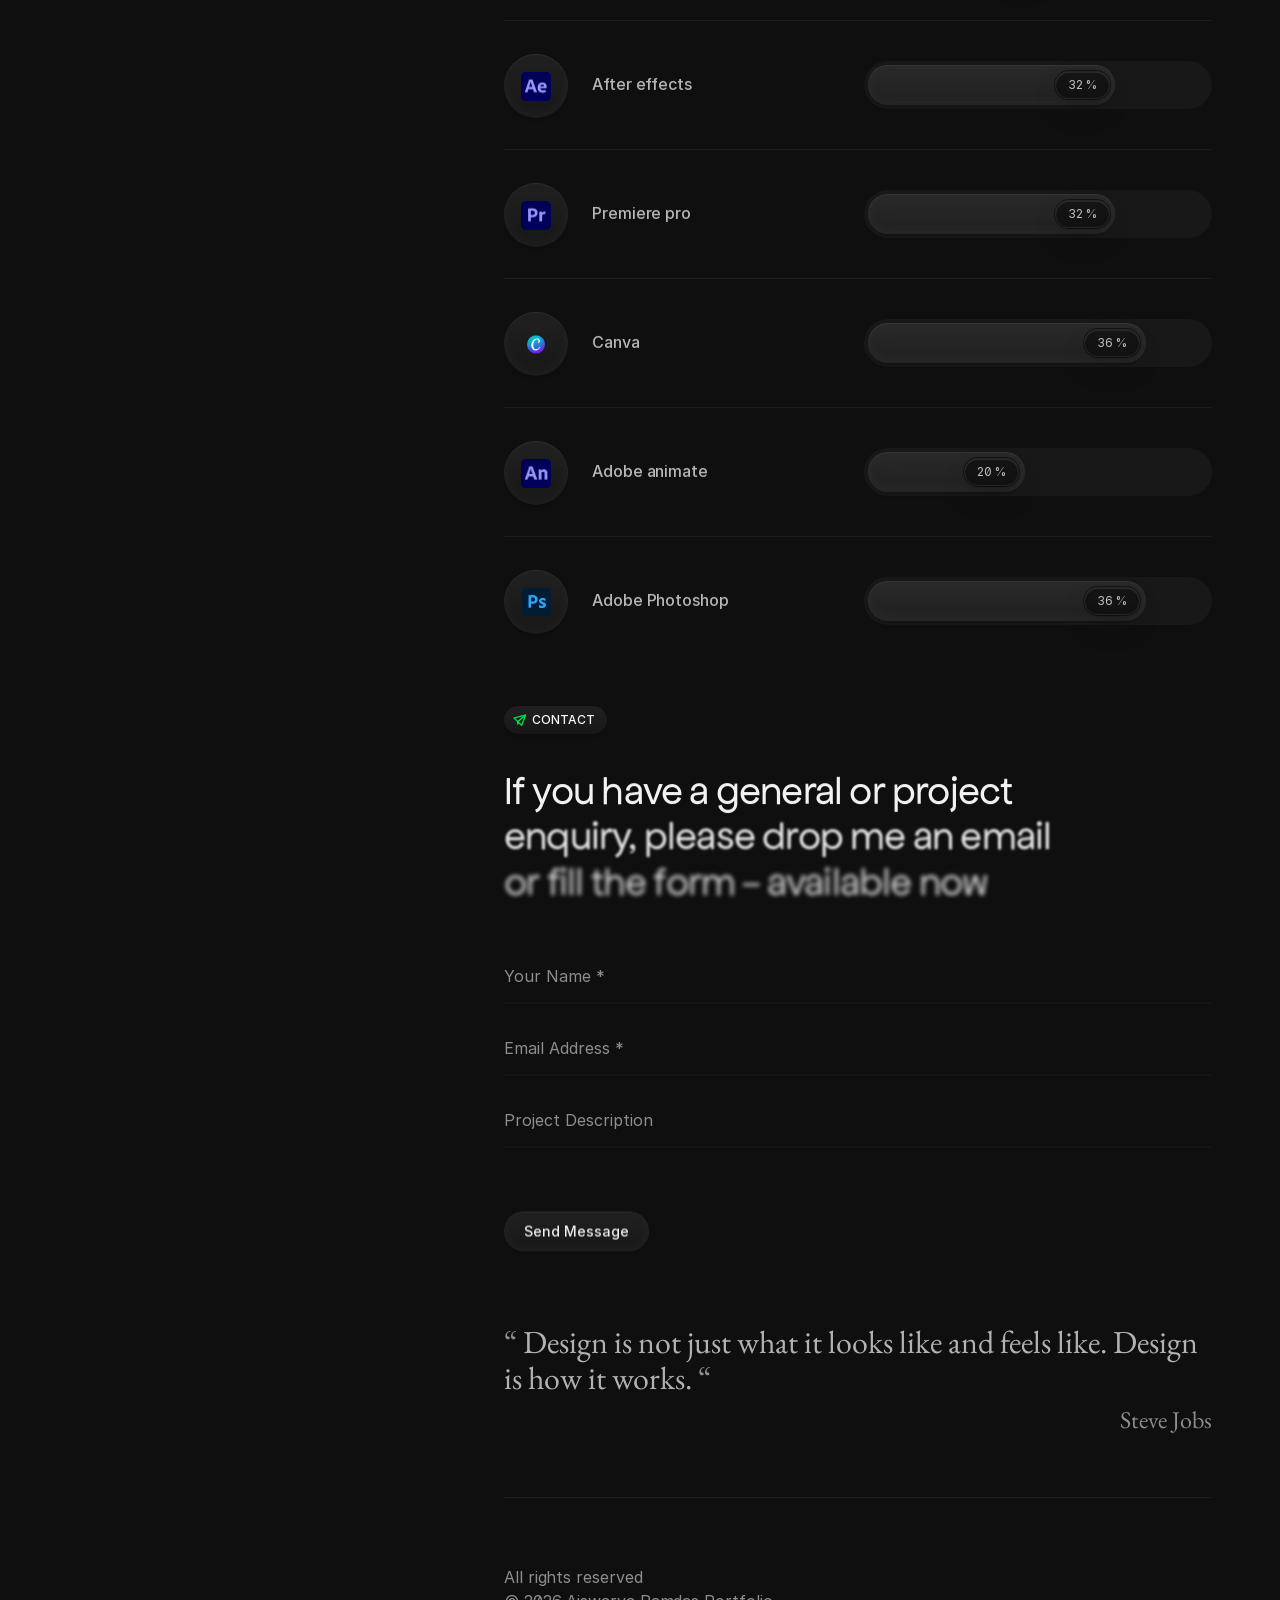
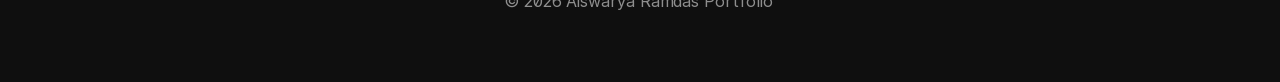
==== commit f51d0814: "Updated index.html with portfolio section" ====
--- a/index.html
+++ b/index.html
@@ -959,8 +959,19 @@
                                 </div>
                             </div>
                             <!-- /Work Highlight -->
-
-                 
+   <h4 class="s-title letter-space--2 text-black-72 split-text effect-blur-fade">
+                                    Step into my world of creative designs <br class="d-none d-lg-block">
+                                    Click below to explore my portfolio of exciting projects. <br class="d-none d-lg-block">
+                                    
+                                </h4>
+                  
+                                 <a href="https://aiswariaramadasworks.wixsite.com/my-site"><button type="submit" class="tf-btn animate-btn animate-dark">
+                                                <span class="">
+                                                 Explore Projects
+                                                </span>
+                                            </button></a>  
+<br><br><br>
+
 
                             <!-- Tech Stack -->
                             <div id="tech" class="section-tech-stack flat-spacing">
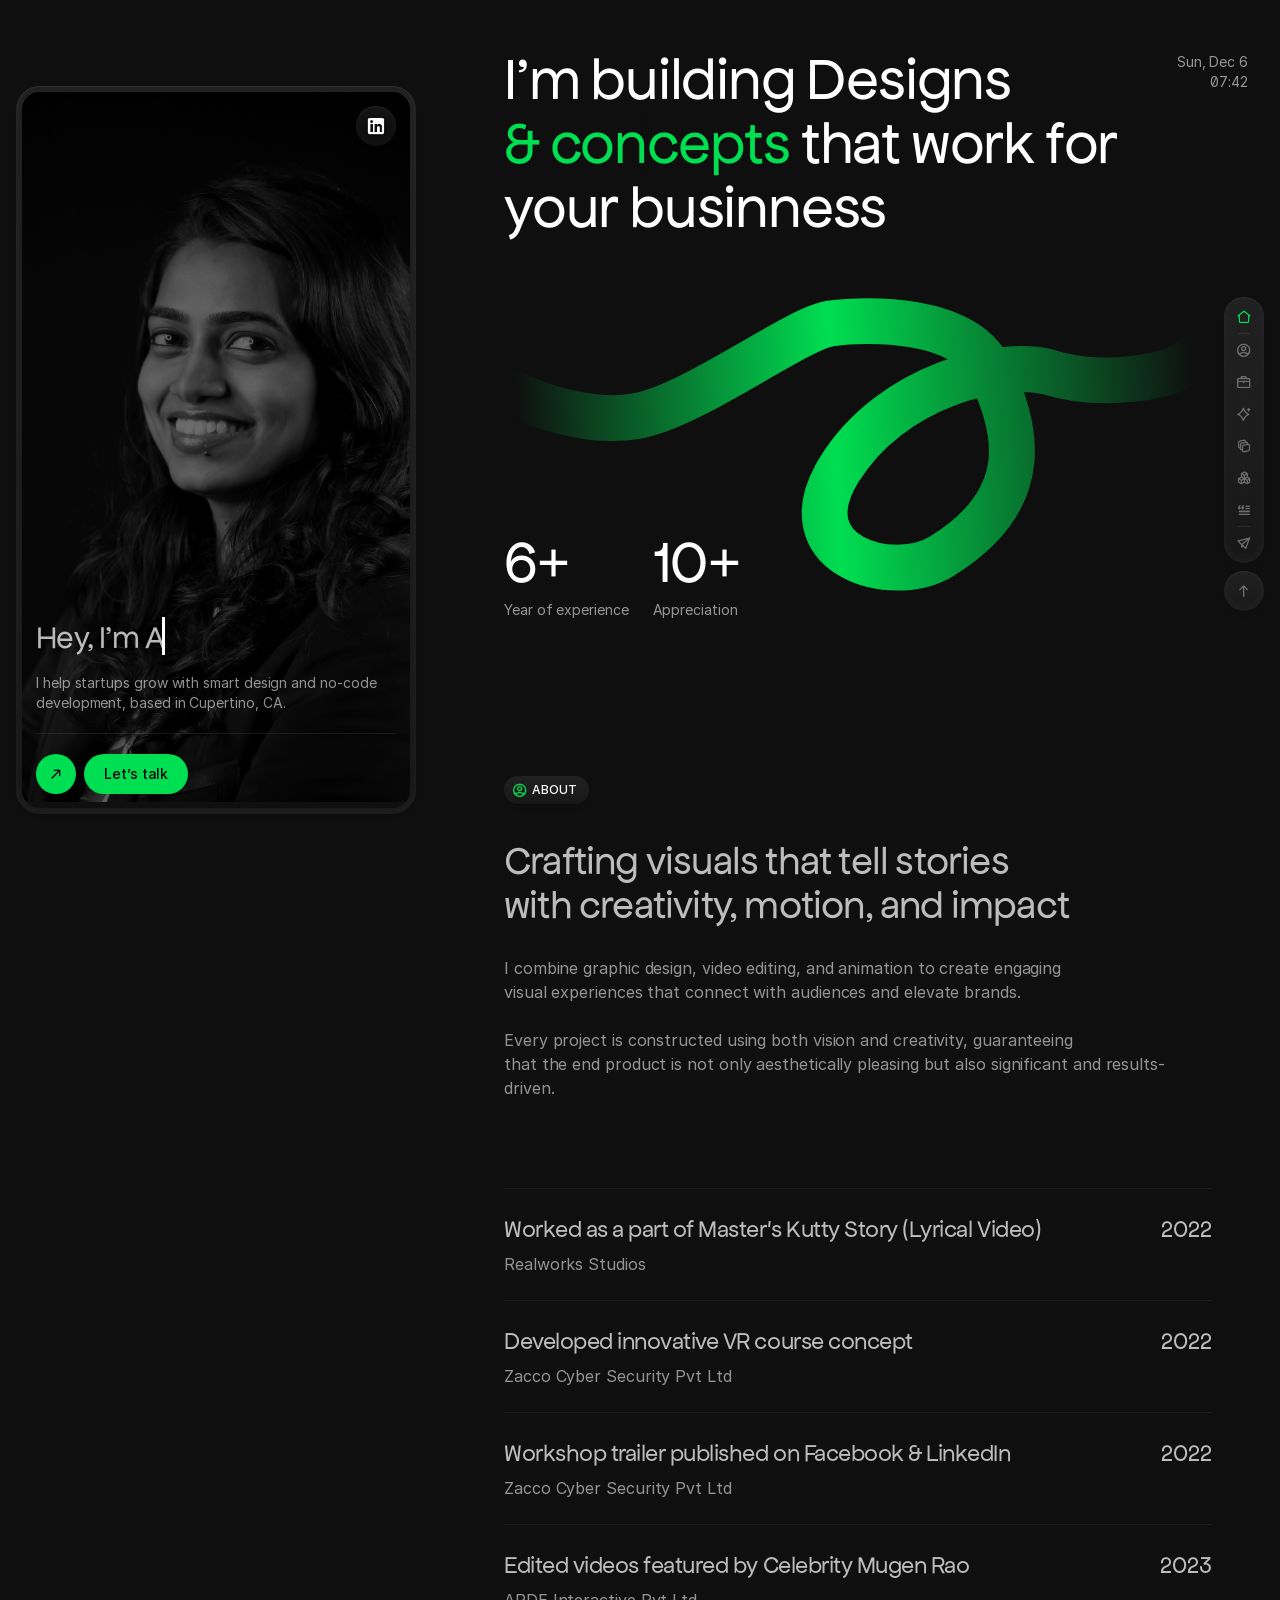
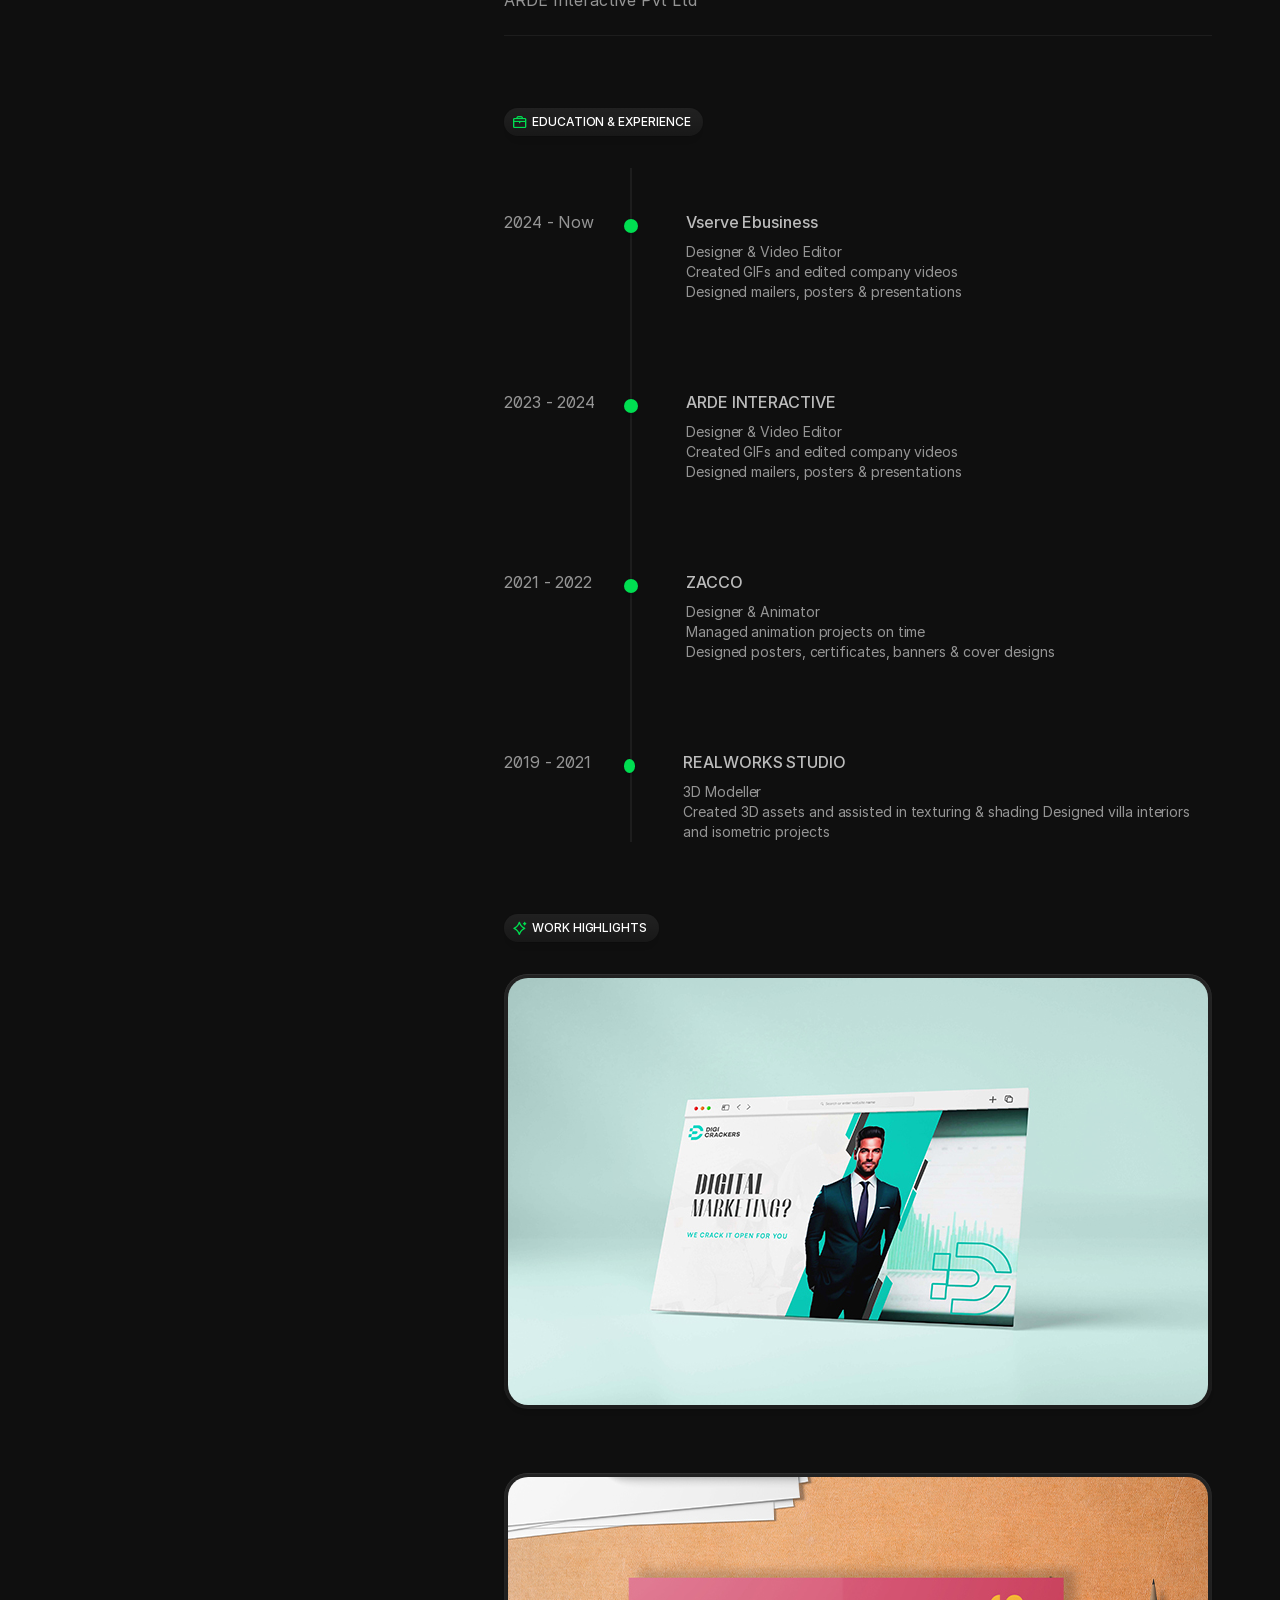
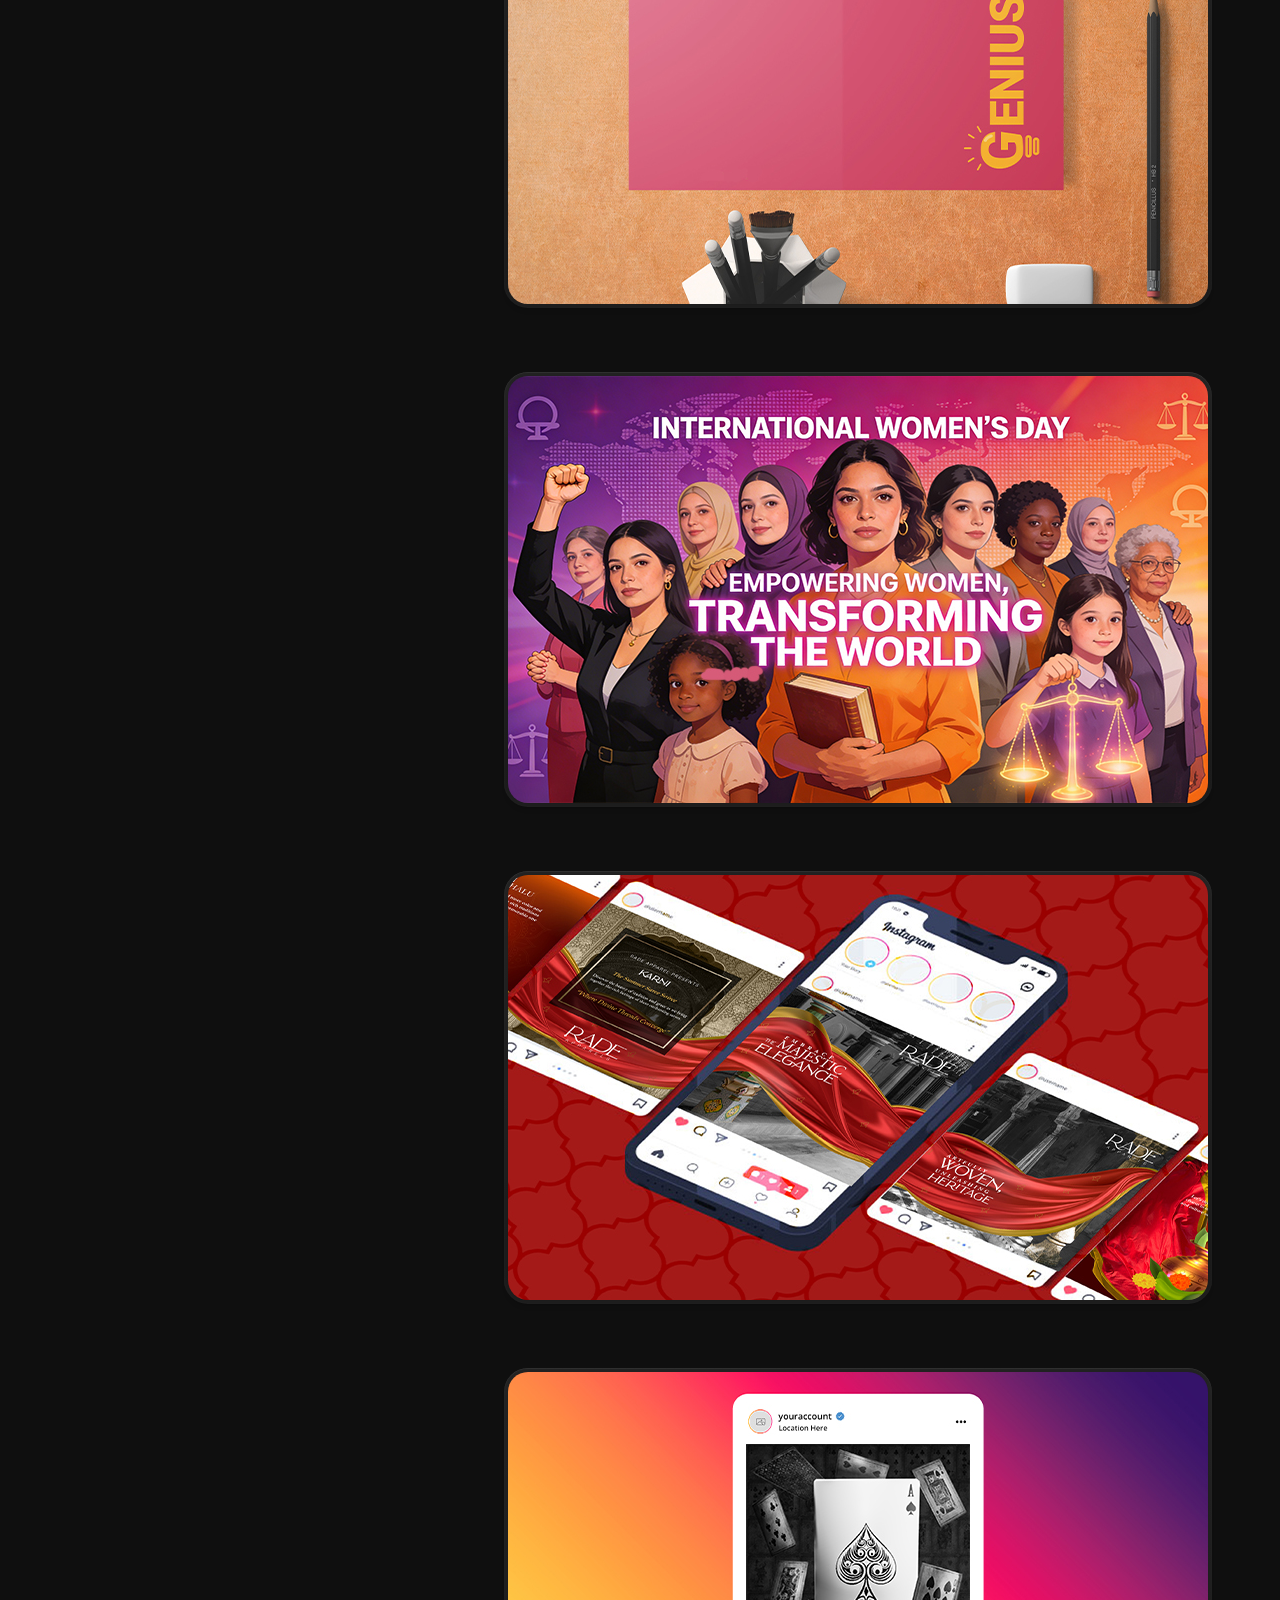
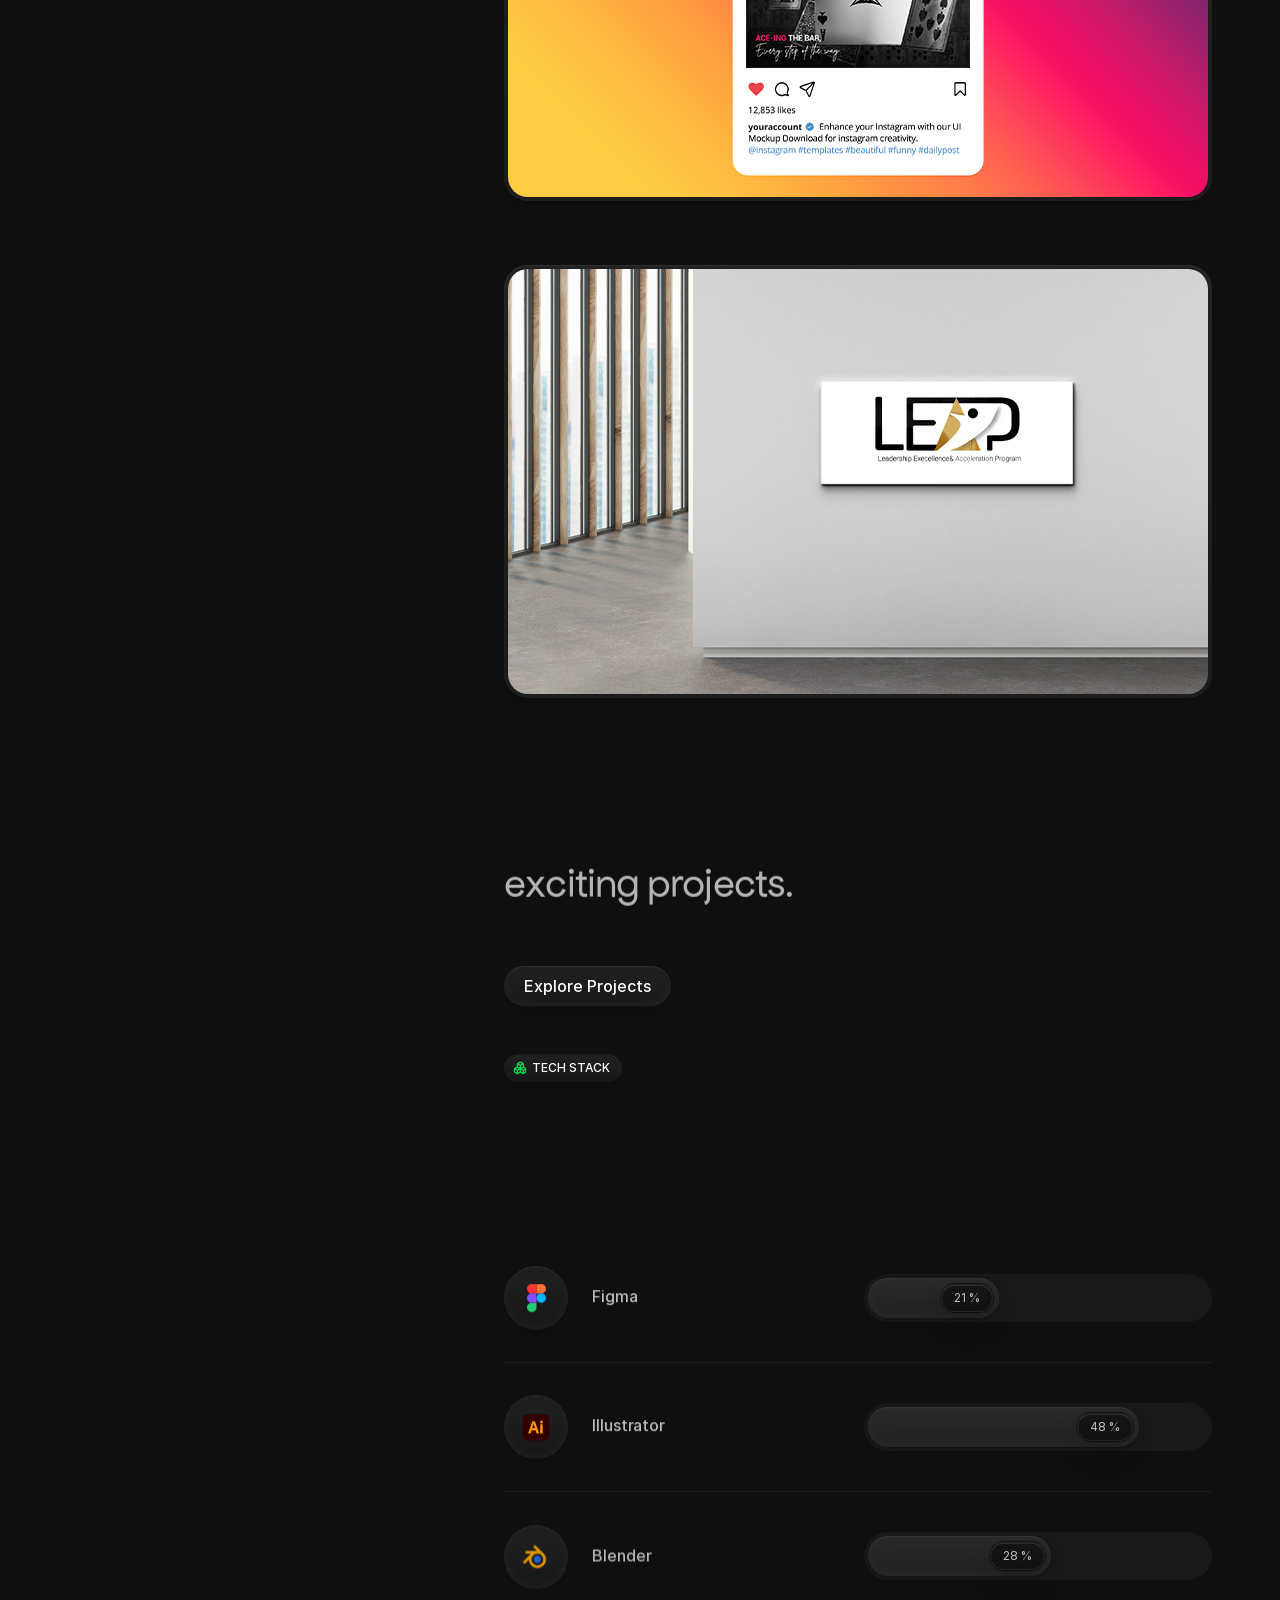
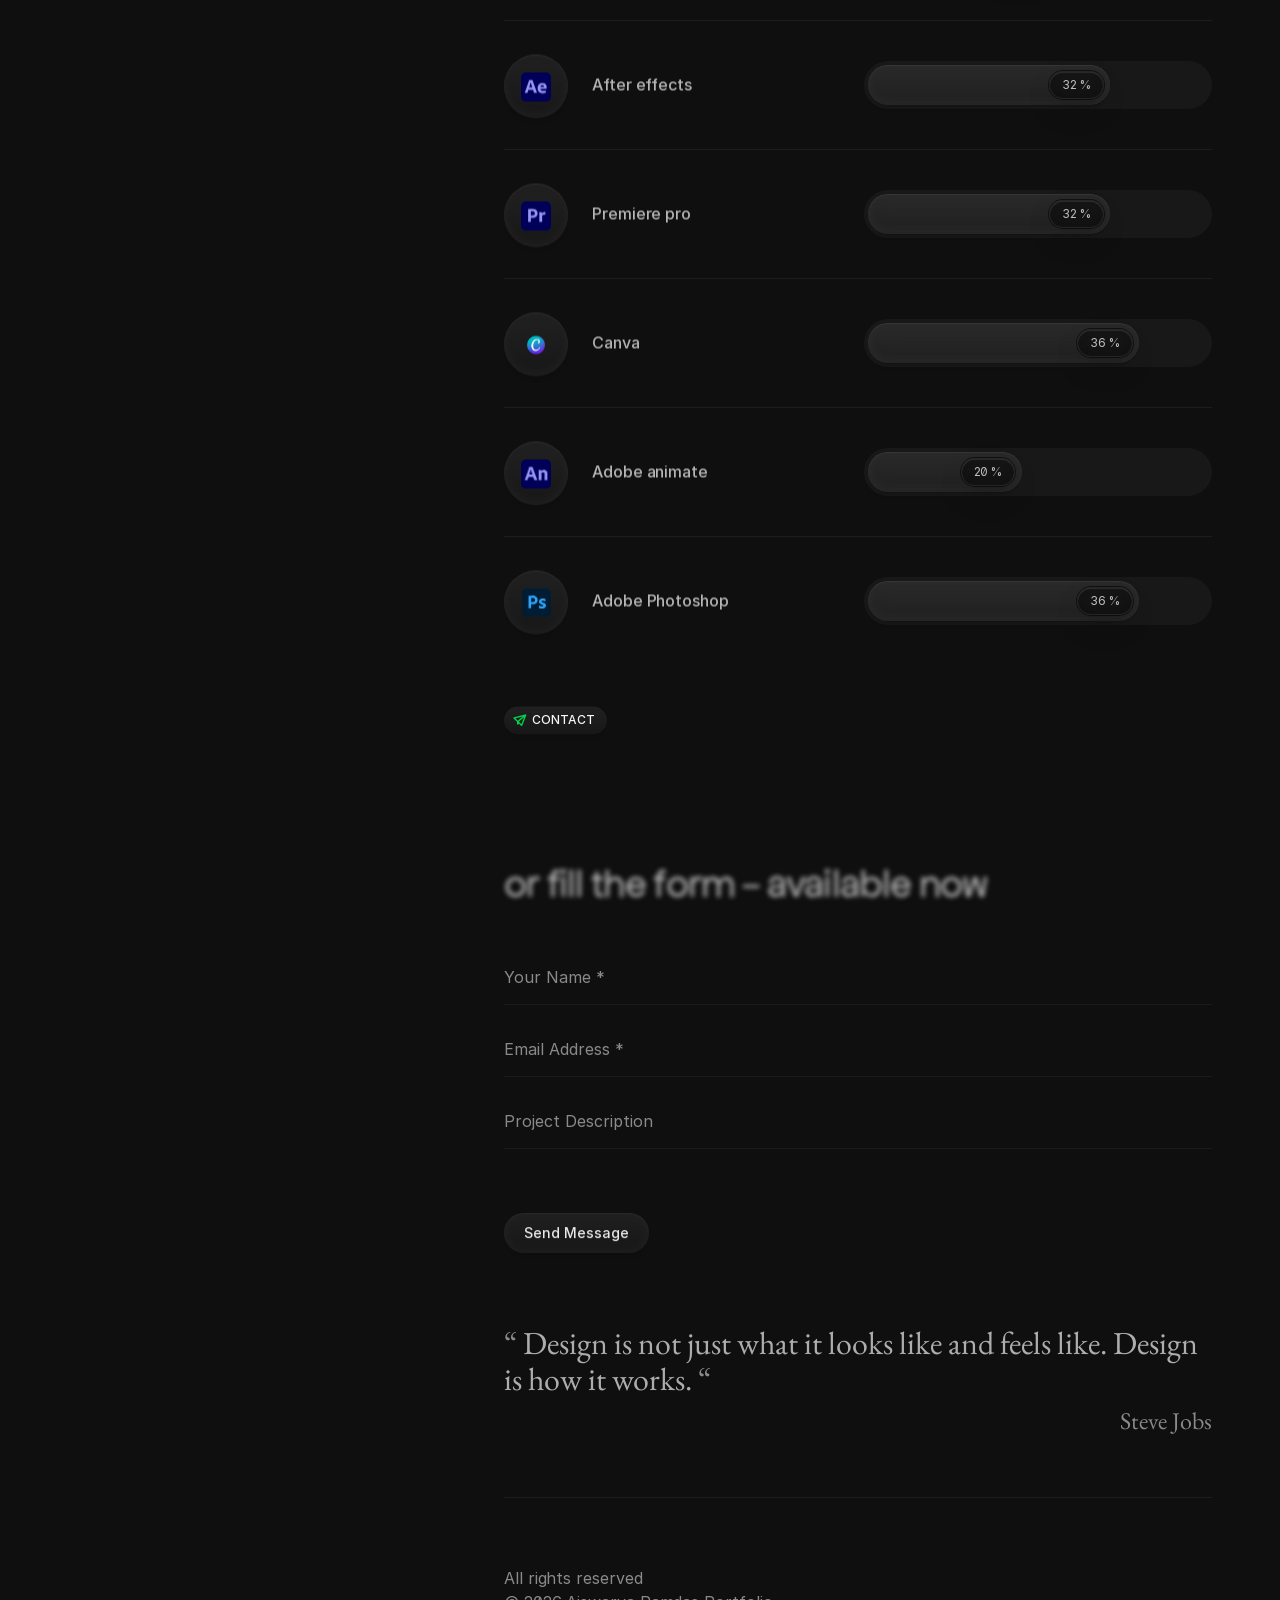
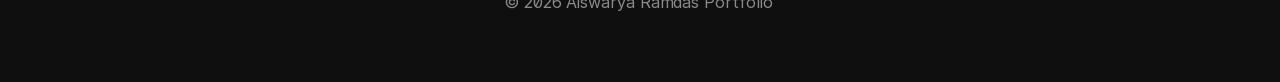
==== commit 46a394d2: "remove hover image" ====
--- a/index.html
+++ b/index.html
@@ -432,9 +432,7 @@
                                         <h6 class="award_year text-black-72">
                                             2022
                                         </h6>
-                                        <div class="award_img hover-image">
-                                            <img loading="lazy" width="158" height="224" src="assets/images/section/award-1.jpg" alt="Image">
-                                        </div>
+                                      
                                     </li>
                                       <li class="award-item hover-cursor-img">
                                         <div class="left">
@@ -445,9 +443,7 @@
                                         <h6 class="award_year text-black-72">
                                             2022
                                         </h6>
-                                        <div class="award_img hover-image">
-                                            <img loading="lazy" width="158" height="224" src="assets/images/section/award-3.jpg" alt="Image">
-                                        </div>
+                                      
                                     </li>
                                      <li class="award-item hover-cursor-img">
                                         <div class="left">
@@ -457,9 +453,7 @@
                                         <h6 class="award_year text-black-72">
                                             2022
                                         </h6>
-                                        <div class="award_img hover-image">
-                                            <img loading="lazy" width="158" height="224" src="assets/images/section/award-4.jpg" alt="Image">
-                                        </div>
+                                      
                                     </li>
                                     <li class="award-item hover-cursor-img">
                                         <div class="left">
@@ -469,9 +463,7 @@
                                         <h6 class="award_year text-black-72">
                                             2023
                                         </h6>
-                                        <div class="award_img hover-image">
-                                            <img loading="lazy" width="158" height="224" src="assets/images/section/award-2.jpg" alt="Image">
-                                        </div>
+                                      
                                     </li>
                                   
                                   
